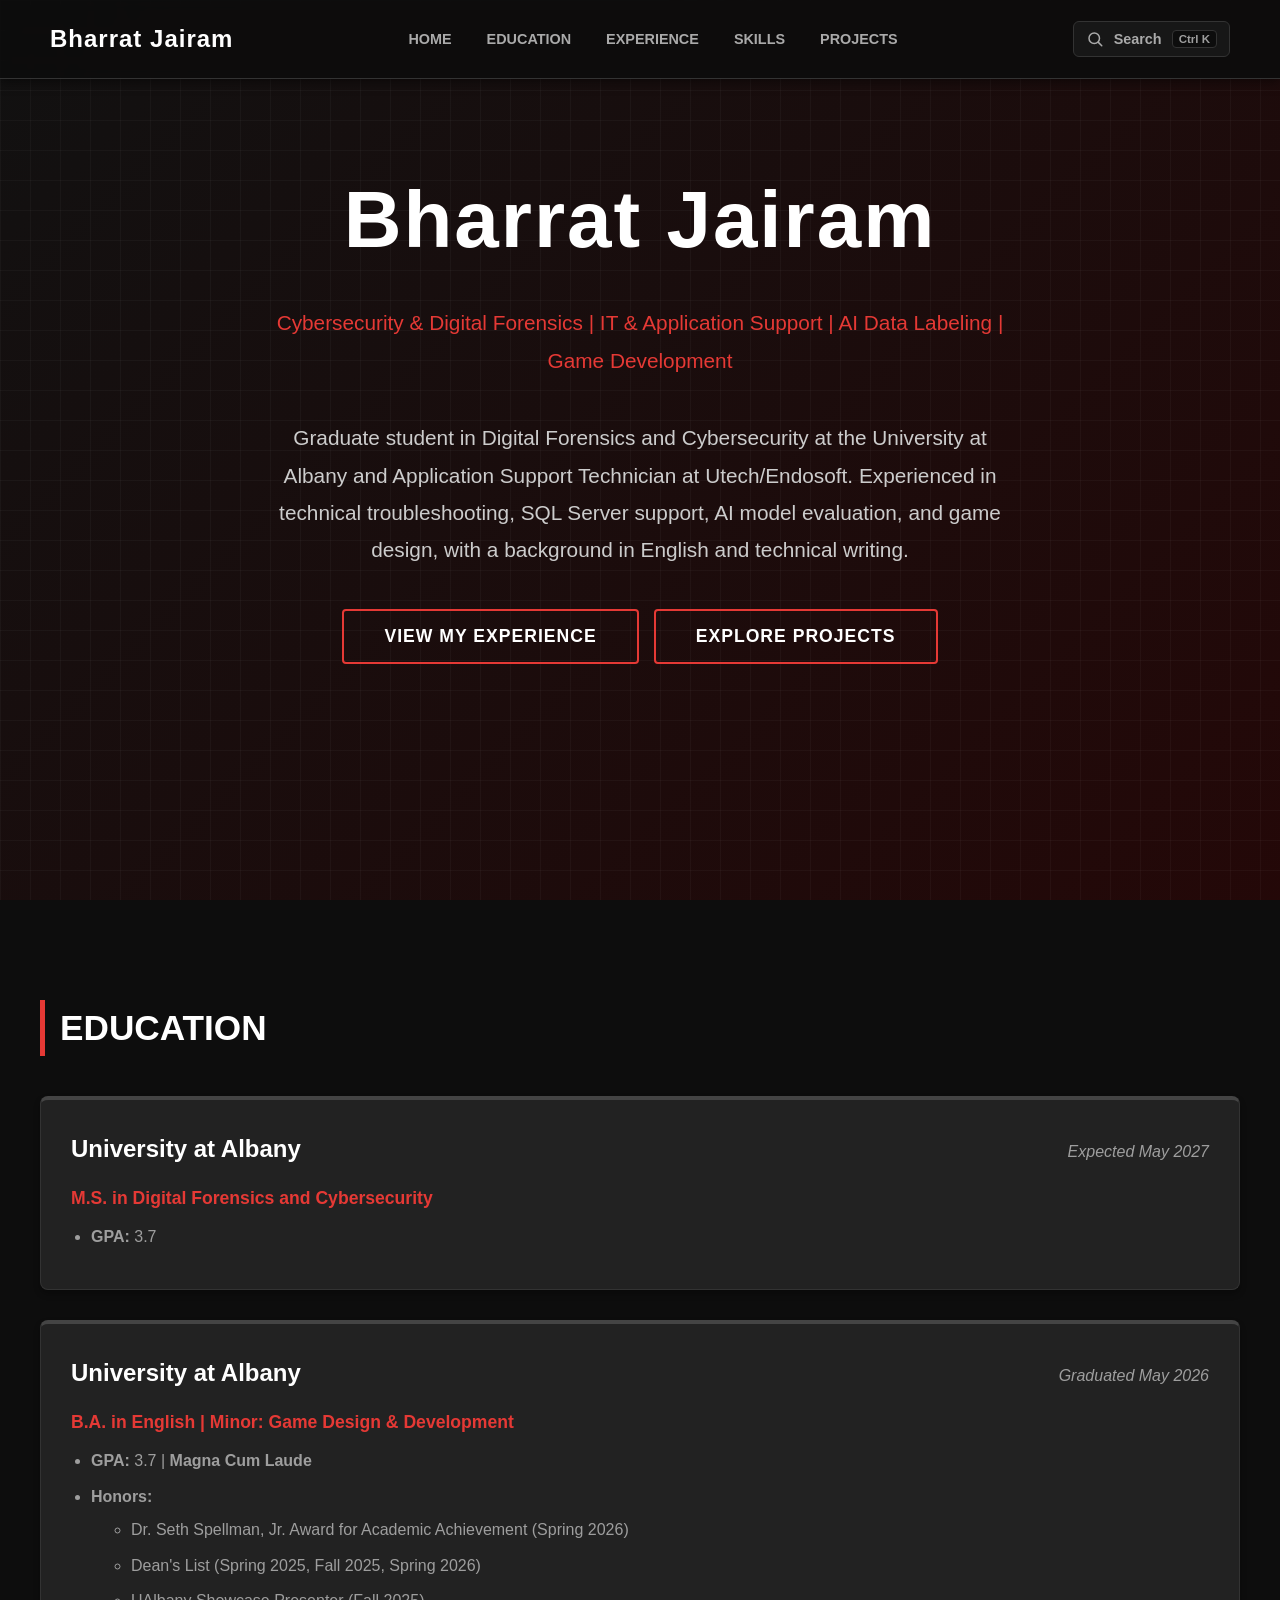
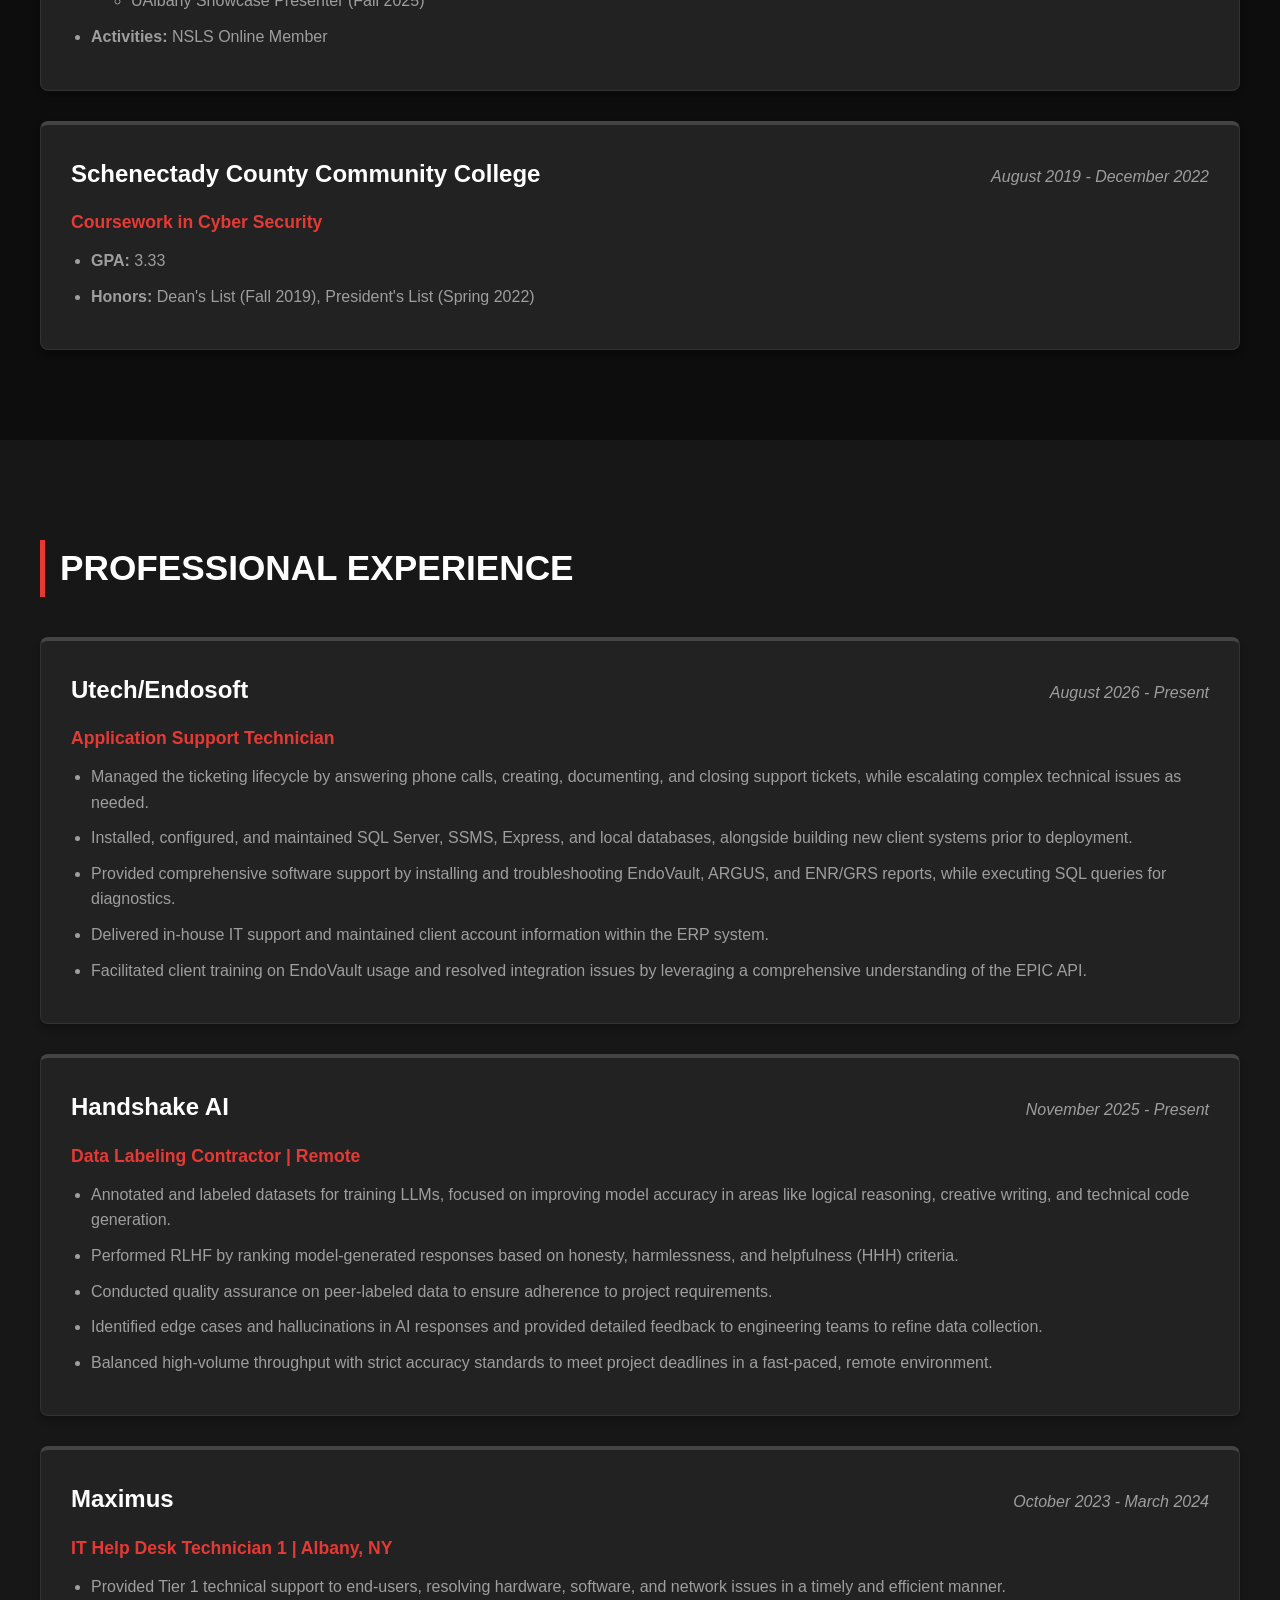
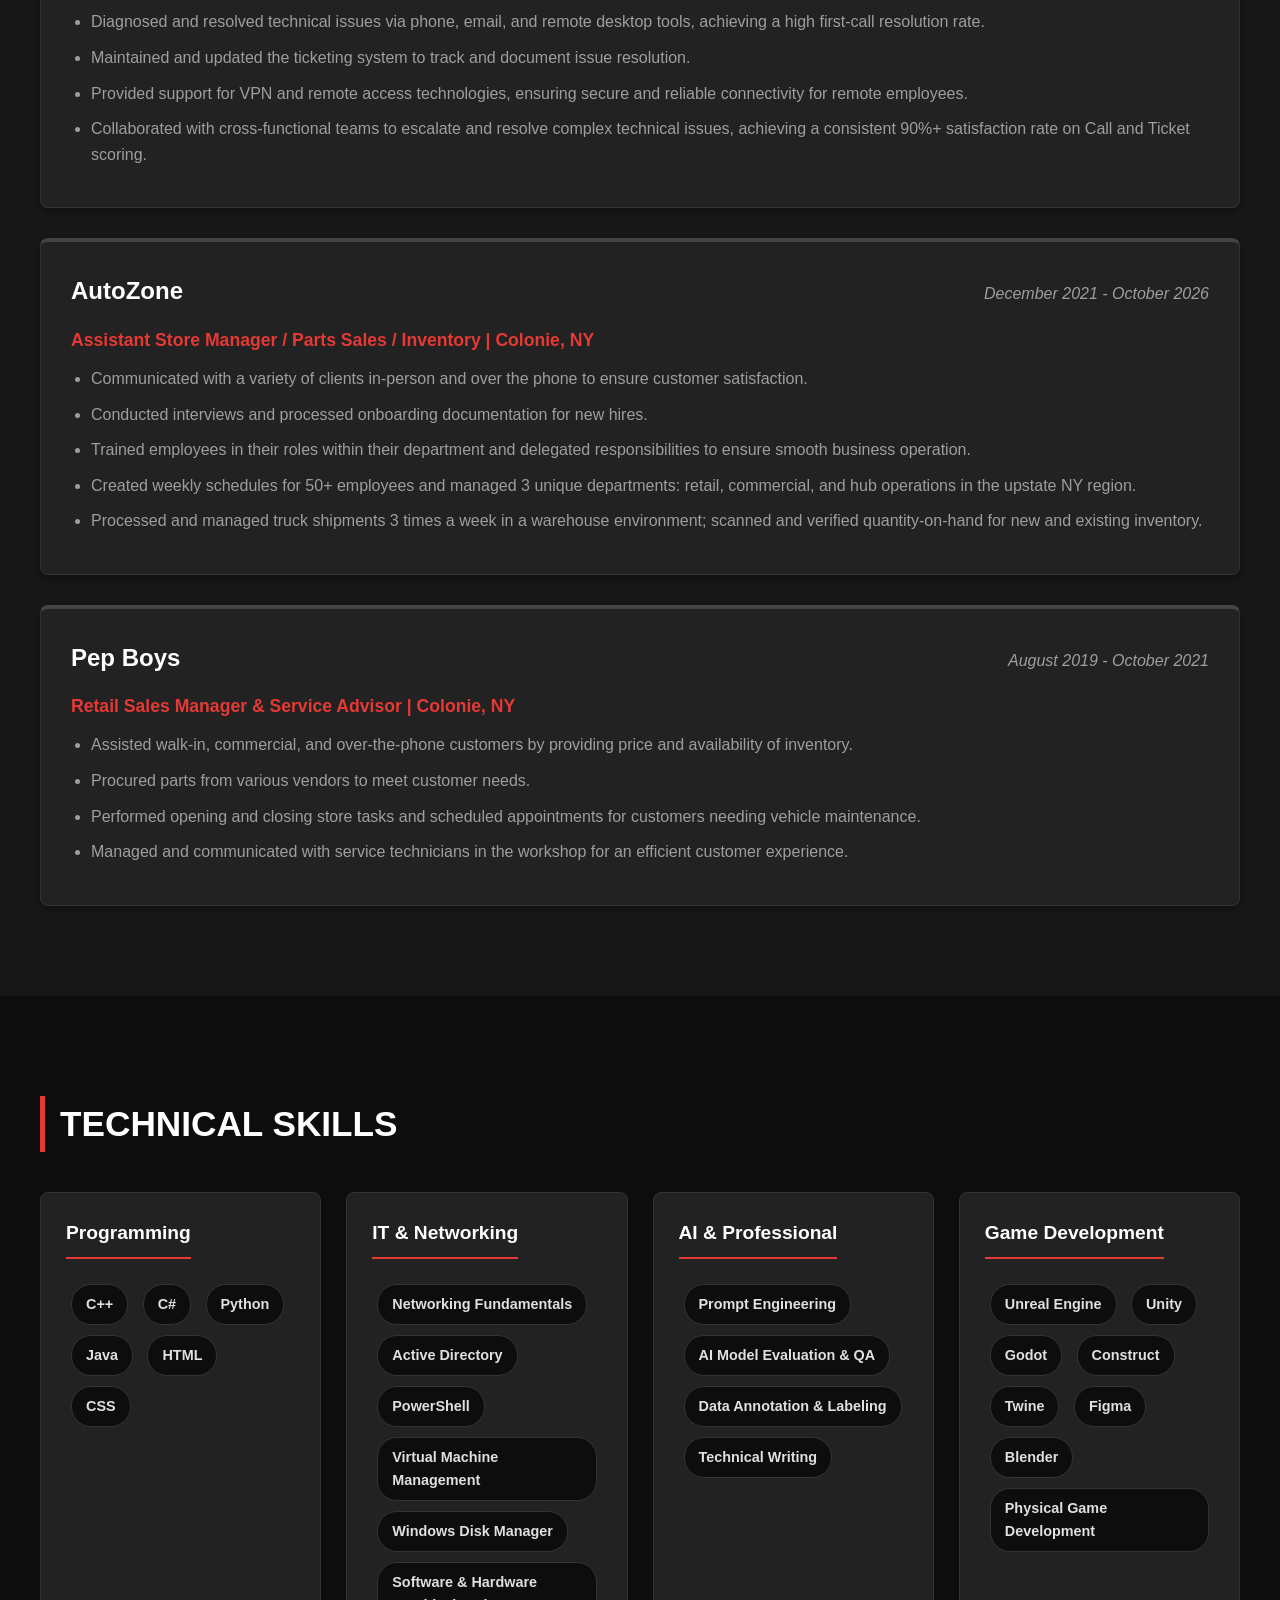
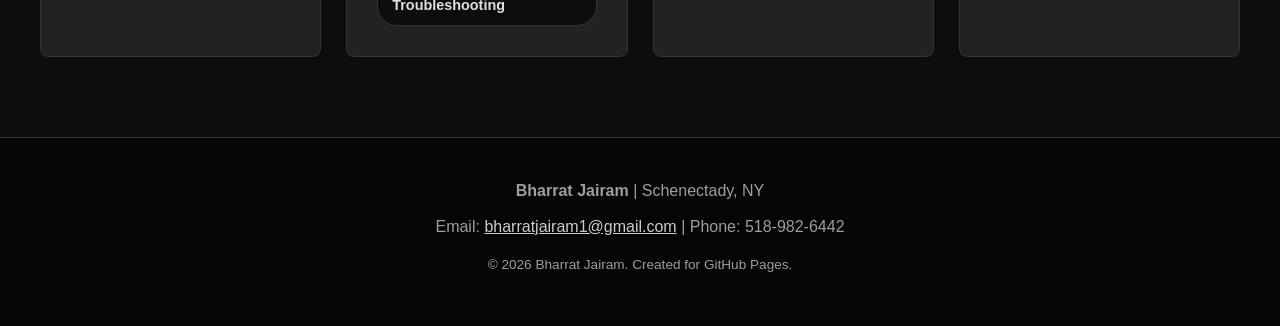
==== index.html @ 4b6d2cb0 "Update site to match resume, add site search, fix video and typos - Add Utech/Endosoft role; sync al" ====
<!DOCTYPE html>
<html lang="en">
<head>
    <meta charset="UTF-8">
    <meta name="viewport" content="width=device-width, initial-scale=1.0">
    <title>Bharrat Jairam | Cybersecurity & IT Portfolio</title>
    <meta name="description" content="Bharrat Jairam - M.S. Digital Forensics & Cybersecurity student at the University at Albany and Application Support Technician.">
    <link rel="stylesheet" href="styles.css">
</head>
<body>

    <nav>
        <div class="logo">Bharrat Jairam</div>
        <ul>
            <li><a href="#home">Home</a></li>
            <li><a href="#education">Education</a></li>
            <li><a href="#experience">Experience</a></li>
            <li><a href="#skills">Skills</a></li>
            <li><a href="projects.html">Projects</a></li>
        </ul>
        <button class="search-trigger" type="button" aria-label="Search the site" title="Search (Ctrl+K)">
            <svg viewBox="0 0 24 24" width="18" height="18" aria-hidden="true"><circle cx="11" cy="11" r="7" fill="none" stroke="currentColor" stroke-width="2"/><line x1="16.5" y1="16.5" x2="21" y2="21" stroke="currentColor" stroke-width="2" stroke-linecap="round"/></svg>
            <span>Search</span>
            <kbd>Ctrl K</kbd>
        </button>
    </nav>

    <section id="home" class="bg">
        <h1>Bharrat Jairam</h1>
        <p class="label">Cybersecurity & Digital Forensics | IT & Application Support | AI Data Labeling | Game Development</p>
        <p>Graduate student in Digital Forensics and Cybersecurity at the University at Albany and Application Support Technician at Utech/Endosoft. Experienced in technical troubleshooting, SQL Server support, AI model evaluation, and game design, with a background in English and technical writing.</p>
        <div class="home-buttons">
            <a href="#experience"><button class="btn-home">View My Experience</button></a>
            <a href="projects.html"><button class="btn-home">Explore Projects</button></a>
        </div>
    </section>

    <section id="education">
        <div class="section-content">
            <h2 class="section-title">Education</h2>

            <div class="timeline-item">
                <div class="item-header">
                    <div class="item-title">University at Albany</div>
                    <div class="item-date">Expected May 2027</div>
                </div>
                <div class="item-subtitle">M.S. in Digital Forensics and Cybersecurity</div>
                <ul>
                    <li><strong>GPA:</strong> 3.7</li>
                </ul>
            </div>

            <div class="timeline-item">
                <div class="item-header">
                    <div class="item-title">University at Albany</div>
                    <div class="item-date">Graduated May 2026</div>
                </div>
                <div class="item-subtitle">B.A. in English | Minor: Game Design & Development</div>
                <ul>
                    <li><strong>GPA:</strong> 3.7 | <strong>Magna Cum Laude</strong></li>
                    <li><strong>Honors:</strong>
                        <ul class="sub-list">
                            <li>Dr. Seth Spellman, Jr. Award for Academic Achievement (Spring 2026)</li>
                            <li>Dean's List (Spring 2025, Fall 2025, Spring 2026)</li>
                            <li>UAlbany Showcase Presenter (Fall 2025)</li>
                        </ul>
                    </li>
                    <li><strong>Activities:</strong> NSLS Online Member</li>
                </ul>
            </div>

            <div class="timeline-item">
                <div class="item-header">
                    <div class="item-title">Schenectady County Community College</div>
                    <div class="item-date">August 2019 - December 2022</div>
                </div>
                <div class="item-subtitle">Coursework in Cyber Security</div>
                <ul>
                    <li><strong>GPA:</strong> 3.33</li>
                    <li><strong>Honors:</strong> Dean's List (Fall 2019), President's List (Spring 2022)</li>
                </ul>
            </div>
        </div>
    </section>

    <section id="experience">
        <div class="section-content">
            <h2 class="section-title">Professional Experience</h2>

            <div class="timeline-item">
                <div class="item-header">
                    <div class="item-title">Utech/Endosoft</div>
                    <div class="item-date">August 2026 - Present</div>
                </div>
                <div class="item-subtitle">Application Support Technician</div>
                <ul>
                    <li>Managed the ticketing lifecycle by answering phone calls, creating, documenting, and closing support tickets, while escalating complex technical issues as needed.</li>
                    <li>Installed, configured, and maintained SQL Server, SSMS, Express, and local databases, alongside building new client systems prior to deployment.</li>
                    <li>Provided comprehensive software support by installing and troubleshooting EndoVault, ARGUS, and ENR/GRS reports, while executing SQL queries for diagnostics.</li>
                    <li>Delivered in-house IT support and maintained client account information within the ERP system.</li>
                    <li>Facilitated client training on EndoVault usage and resolved integration issues by leveraging a comprehensive understanding of the EPIC API.</li>
                </ul>
            </div>

            <div class="timeline-item">
                <div class="item-header">
                    <div class="item-title">Handshake AI</div>
                    <div class="item-date">November 2025 - Present</div>
                </div>
                <div class="item-subtitle">Data Labeling Contractor | Remote</div>
                <ul>
                    <li>Annotated and labeled datasets for training LLMs, focused on improving model accuracy in areas like logical reasoning, creative writing, and technical code generation.</li>
                    <li>Performed RLHF by ranking model-generated responses based on honesty, harmlessness, and helpfulness (HHH) criteria.</li>
                    <li>Conducted quality assurance on peer-labeled data to ensure adherence to project requirements.</li>
                    <li>Identified edge cases and hallucinations in AI responses and provided detailed feedback to engineering teams to refine data collection.</li>
                    <li>Balanced high-volume throughput with strict accuracy standards to meet project deadlines in a fast-paced, remote environment.</li>
                </ul>
            </div>

            <div class="timeline-item">
                <div class="item-header">
                    <div class="item-title">Maximus</div>
                    <div class="item-date">October 2023 - March 2024</div>
                </div>
                <div class="item-subtitle">IT Help Desk Technician 1 | Albany, NY</div>
                <ul>
                    <li>Provided Tier 1 technical support to end-users, resolving hardware, software, and network issues in a timely and efficient manner.</li>
                    <li>Diagnosed and resolved technical issues via phone, email, and remote desktop tools, achieving a high first-call resolution rate.</li>
                    <li>Maintained and updated the ticketing system to track and document issue resolution.</li>
                    <li>Provided support for VPN and remote access technologies, ensuring secure and reliable connectivity for remote employees.</li>
                    <li>Collaborated with cross-functional teams to escalate and resolve complex technical issues, achieving a consistent 90%+ satisfaction rate on Call and Ticket scoring.</li>
                </ul>
            </div>

            <div class="timeline-item">
                <div class="item-header">
                    <div class="item-title">AutoZone</div>
                    <div class="item-date">December 2021 - October 2026</div>
                </div>
                <div class="item-subtitle">Assistant Store Manager / Parts Sales / Inventory | Colonie, NY</div>
                <ul>
                    <li>Communicated with a variety of clients in-person and over the phone to ensure customer satisfaction.</li>
                    <li>Conducted interviews and processed onboarding documentation for new hires.</li>
                    <li>Trained employees in their roles within their department and delegated responsibilities to ensure smooth business operation.</li>
                    <li>Created weekly schedules for 50+ employees and managed 3 unique departments: retail, commercial, and hub operations in the upstate NY region.</li>
                    <li>Processed and managed truck shipments 3 times a week in a warehouse environment; scanned and verified quantity-on-hand for new and existing inventory.</li>
                </ul>
            </div>

            <div class="timeline-item">
                <div class="item-header">
                    <div class="item-title">Pep Boys</div>
                    <div class="item-date">August 2019 - October 2021</div>
                </div>
                <div class="item-subtitle">Retail Sales Manager & Service Advisor | Colonie, NY</div>
                <ul>
                    <li>Assisted walk-in, commercial, and over-the-phone customers by providing price and availability of inventory.</li>
                    <li>Procured parts from various vendors to meet customer needs.</li>
                    <li>Performed opening and closing store tasks and scheduled appointments for customers needing vehicle maintenance.</li>
                    <li>Managed and communicated with service technicians in the workshop for an efficient customer experience.</li>
                </ul>
            </div>
        </div>
    </section>

    <section id="skills">
        <div class="section-content">
            <h2 class="section-title">Technical Skills</h2>

            <div class="skills-container">
                <div class="skill-box">
                    <h3>Programming</h3>
                    <div>
                        <span class="badge">C++</span>
                        <span class="badge">C#</span>
                        <span class="badge">Python</span>
                        <span class="badge">Java</span>
                        <span class="badge">HTML</span>
                        <span class="badge">CSS</span>
                    </div>
                </div>

                <div class="skill-box">
                    <h3>IT & Networking</h3>
                    <div>
                        <span class="badge">Networking Fundamentals</span>
                        <span class="badge">Active Directory</span>
                        <span class="badge">PowerShell</span>
                        <span class="badge">Virtual Machine Management</span>
                        <span class="badge">Windows Disk Manager</span>
                        <span class="badge">Software & Hardware Troubleshooting</span>
                    </div>
                </div>

                <div class="skill-box">
                    <h3>AI & Professional</h3>
                    <div>
                        <span class="badge">Prompt Engineering</span>
                        <span class="badge">AI Model Evaluation & QA</span>
                        <span class="badge">Data Annotation & Labeling</span>
                        <span class="badge">Technical Writing</span>
                    </div>
                </div>

                <div class="skill-box">
                    <h3>Game Development</h3>
                    <div>
                        <span class="badge">Unreal Engine</span>
                        <span class="badge">Unity</span>
                        <span class="badge">Godot</span>
                        <span class="badge">Construct</span>
                        <span class="badge">Twine</span>
                        <span class="badge">Figma</span>
                        <span class="badge">Blender</span>
                        <span class="badge">Physical Game Development</span>
                    </div>
                </div>
            </div>
        </div>
    </section>

    <footer>
        <p><strong>Bharrat Jairam</strong> | Schenectady, NY</p>
        <p>Email: <a href="mailto:bharratjairam1@gmail.com">bharratjairam1@gmail.com</a> | Phone: 518-982-6442</p>
        <p style="margin-top: 15px; font-size: 0.85rem;">&copy; 2026 Bharrat Jairam. Created for GitHub Pages.</p>
    </footer>

    <script src="search.js"></script>
</body>
</html>
---- styles.css ----
/* CSS Variables for Dark Mode with Targeted Red Accents */
:root {
    --primary-bg: #0d0d0d;
    --secondary-bg: #171717;
    --text-main: #e0e0e0;
    --text-muted: #9e9e9e;
    --accent-dark: #222222;
    --accent-red: #e53935;
    --border-color: #333333;
}

/* Global Styles */
* {
    box-sizing: border-box;
    margin: 0;
    padding: 0;
    font-family: 'Segoe UI', Roboto, Helvetica, Arial, sans-serif;
}

/* Enables smooth scrolling for anchor links */
html {
    scroll-behavior: smooth;
    /* This is critical: it prevents your fixed nav bar from covering the <h2> titles when it scrolls down */
    scroll-padding-top: 90px; 
}

body {
    background-color: var(--primary-bg);
    color: var(--text-main);
    line-height: 1.6;
}

a {
    text-decoration: none;
    transition: color 0.3s ease;
}

/* Navigation Bar (Neutral/No Red) */
nav {
    background-color: rgba(13, 13, 13, 0.95);
    box-shadow: 0 2px 10px rgba(0,0,0,0.5);
    position: fixed;
    width: 100%;
    top: 0;
    z-index: 1000;
    display: flex;
    justify-content: space-between;
    align-items: center;
    padding: 20px 50px;
    backdrop-filter: blur(5px);
    border-bottom: 1px solid var(--border-color);
}

nav .logo {
    font-size: 1.5rem;
    font-weight: 700;
    color: #ffffff;
    letter-spacing: 1px;
}

nav ul {
    list-style: none;
    display: flex;
    gap: 35px;
}

nav ul li a {
    color: #aaaaaa;
    font-weight: 600;
    text-transform: uppercase;
    font-size: 0.9rem;
    padding-bottom: 5px;
}

nav ul li a:hover {
    color: #ffffff;
    border-bottom: 2px solid #ffffff;
}

/* Page Sections */
section {
    padding: 100px 20px 60px;
    margin: 0 auto;
}

section:nth-child(even) {
    background-color: var(--secondary-bg);
    max-width: 100%;
}

.section-content {
    max-width: 1200px;
    margin: 0 auto;
}

/* Section Titles (Keeps Red Accents) */
h2.section-title {
    font-size: 2.2rem;
    color: #ffffff;
    margin-bottom: 40px;
    text-transform: uppercase;
    border-left: 5px solid var(--accent-red);
    padding-left: 15px;
}

/* Home/Hero Section (Animated Background & Red Accents) */
#home {
    height: 100vh;
    display: flex;
    flex-direction: column;
    justify-content: center;
    align-items: center;
    text-align: center;
    padding-top: 0;
    gap: 2.5rem; 
}
.bg{
    /* Sleek animated gradient background with a subtle grid overlay */
    background: 
        linear-gradient(rgba(255, 255, 255, 0.03) 1px, transparent 1px),
        linear-gradient(90deg, rgba(255, 255, 255, 0.03) 1px, transparent 1px),
        linear-gradient(-45deg, #0a0a0a, #1a1a1a, #2a0505, #111111);
    background-size: 30px 30px, 30px 30px, 400% 400%;
    animation: gradientBG 15s ease infinite;
}

/* Keyframes for the moving gradient */
@keyframes gradientBG {
    0% { background-position: 0% 0%, 0% 0%, 0% 50%; }
    50% { background-position: 0% 0%, 0% 0%, 100% 50%; }
    100% { background-position: 0% 0%, 0% 0%, 0% 50%; }
}

#home h1 {
    font-size: 5rem;
    color: #ffffff;
    line-height: 1.1;
    letter-spacing: 2px;
}

.accent-red-text {
    color: var(--accent-red);
}

#home p {
    font-size: 1.3rem;
    color: #cccccc;
    max-width: 750px;
    line-height: 1.8;
}

#home .label {
    font-size: 1.3rem;
    color: var(--accent-red);
    max-width: 750px;
    line-height: 1.8;
}

.btn-home {
    background-color: transparent;
    color: #ffffff;
    padding: 15px 40px;
    border: 2px solid var(--accent-red);
    border-radius: 4px;
    font-weight: bold;
    font-size: 1.1rem;
    cursor: pointer;
    transition: all 0.3s ease;
    text-transform: uppercase;
    letter-spacing: 1px;
}

.btn-home:hover {
    background-color: var(--accent-red);
    color: #ffffff;
    box-shadow: 0 0 15px rgba(229, 57, 53, 0.4);
}

/* --- Experience & Education Cards --- */
.timeline-item {
    background: var(--accent-dark);
    border: 1px solid var(--border-color);
    border-top: 4px solid #444;
    border-radius: 8px;
    padding: 30px;
    margin-bottom: 30px;
    box-shadow: 0 4px 6px rgba(0,0,0,0.3);
    transition: transform 0.2s ease, box-shadow 0.2s ease, border-color 0.2s;
}

.timeline-item:hover {
    transform: translateY(-5px);
    box-shadow: 0 8px 20px rgba(0,0,0,0.5);
    border-top: 4px solid var(--accent-red);
}

.item-header {
    display: flex;
    justify-content: space-between;
    align-items: baseline;
    margin-bottom: 15px;
    flex-wrap: wrap;
}

.item-title {
    font-size: 1.5rem;
    font-weight: bold;
    color: #ffffff;
}

.item-subtitle {
    font-weight: 600;
    color: var(--accent-red);
    margin-bottom: 12px;
    font-size: 1.1rem;
}

.item-date {
    color: var(--text-muted);
    font-style: italic;
    font-size: 1rem;
}

.timeline-item ul {
    padding-left: 20px;
    color: var(--text-muted);
}

.timeline-item ul li {
    margin-bottom: 10px;
}

/* --- Skills Grid --- */
.skills-container {
    display: grid;
    grid-template-columns: repeat(auto-fit, minmax(220px, 1fr));
    gap: 25px;
}

.skill-box {
    background: var(--accent-dark);
    border: 1px solid var(--border-color);
    padding: 25px;
    border-radius: 8px;
    transition: border-color 0.3s;
}

.skill-box:hover {
    border-color: var(--accent-red);
}

.skill-box h3 {
    color: #ffffff;
    margin-bottom: 20px;
    font-size: 1.2rem;
    border-bottom: 2px solid var(--accent-red);
    padding-bottom: 8px;
    display: inline-block;
}

.badge {
    display: inline-block;
    background-color: var(--primary-bg);
    color: #e0e0e0;
    border: 1px solid var(--border-color);
    padding: 8px 14px;
    margin: 5px;
    border-radius: 20px;
    font-size: 0.9rem;
    font-weight: 600;
    transition: all 0.2s;
}

.badge:hover {
    background-color: var(--accent-red);
    border-color: var(--accent-red);
    color: #ffffff;
}

/* --- Projects Page Specific Styles --- */

/* Page Header */
.page-header {
    padding: 150px 20px 60px;
    text-align: center;
    background-color: var(--secondary-bg);
    border-bottom: 1px solid var(--border-color);
}

.page-header h1 {
    font-size: 3.5rem;
    color: #ffffff;
    letter-spacing: 2px;
    margin-bottom: 15px;
}

.page-header p {
    font-size: 1.2rem;
    color: var(--text-muted);
    max-width: 600px;
    margin: 0 auto;
}

/* Project Grid & Cards */
.project-grid {
    display: grid;
    grid-template-columns: repeat(auto-fill, minmax(320px, 1fr));
    gap: 30px;
    max-width: 1200px;
    margin: 0 auto;
}

.project-card {
    background: var(--accent-dark);
    border: 1px solid var(--border-color);
    border-top: 4px solid var(--accent-red);
    border-radius: 8px;
    padding: 25px;
    display: flex;
    flex-direction: column;
    transition: transform 0.2s ease, box-shadow 0.2s ease;
}

.project-card:hover {
    transform: translateY(-5px);
    box-shadow: 0 8px 20px rgba(0,0,0,0.5);
    border-color: #372f2f;
    border-top: 4px solid var(--accent-red);
}

.project-card.has-image {
    padding: 0; /* Removes padding so the image touches the edges */
    overflow: hidden; /* Keeps the image inside the rounded corners */
}

/* 1. The universal wrapper for all project images */
.blur-wrapper {
    position: relative;
    width: 100%;
    height: 200px;
    background-size: 150%; /* This creates the zoomed-in effect */
    background-position: center;
    border-bottom: 1px solid var(--border-color);
    overflow: hidden;
}

/* 2. The glass overlay that blurs the background */
.blur-wrapper::before {
    content: '';
    position: absolute;
    inset: 0; 
    backdrop-filter: blur(15px);
    -webkit-backdrop-filter: blur(15px); 
    background-color: rgba(0, 0, 0, 0.4); 
    z-index: 1;
}

/* 3. The crisp image sitting on top */
.project-image {
    position: relative;
    z-index: 2; /* Forces the crisp image to sit on top of the blur */
    width: 100%;
    height: 100%;
    object-fit: contain; /* Ensures the whole image fits without cropping */
    background-color: transparent; 
}

.project-content {
    padding: 25px;
    display: flex;
    flex-direction: column;
    flex-grow: 1; /* Pushes your tech tags and button neatly to the bottom of the card */
}

.project-title {
    font-size: 1.4rem;
    font-weight: bold;
    color: #ffffff;
    margin-bottom: 10px;
}

.project-desc {
    color: var(--text-muted);
    font-size: 0.95rem;
    margin-bottom: 20px;
    flex-grow: 1; /* Pushes the button and tags to the bottom */
}

.tech-stack {
    display: flex;
    flex-wrap: wrap;
    gap: 8px;
    margin-bottom: 20px;
}

.tech-tag {
    background-color: var(--primary-bg);
    color: #cccccc;
    border: 1px solid var(--border-color);
    padding: 4px 10px;
    border-radius: 4px;
    font-size: 0.8rem;
    font-weight: 600;
}

.btn-project {
    display: inline-block;
    background-color: transparent;
    color: #ffffff;
    text-align: center;
    padding: 10px 15px;
    border: 1px solid var(--accent-red);
    border-radius: 4px;
    font-weight: bold;
    font-size: 0.9rem;
    cursor: pointer;
    transition: all 0.3s ease;
    text-transform: uppercase;
}

.btn-project:hover {
    background-color: var(--accent-red);
    color: #ffffff;
}

/* Disabled Project Button */
.btn-disabled {
    display: inline-block;
    background-color: transparent;
    color: var(--text-muted); /* Changes text to a faded gray */
    text-align: center;
    padding: 10px 15px;
    border: 1px solid var(--border-color); /* Changes border to gray */
    border-radius: 4px;
    font-weight: bold;
    font-size: 0.9rem;
    cursor: not-allowed; /* Shows the universal "stop/disabled" mouse cursor */
    text-transform: uppercase;
    opacity: 0.6; /* Fades the entire button slightly */
    user-select: none; /* Prevents the text from being highlighted */
}

/* Ensures absolutely nothing happens if they try to hover over it */
.btn-disabled:hover {
    background-color: transparent;
    color: var(--text-muted);
}

/* Footer */
footer {
    background-color: #050505;
    color: var(--text-muted);
    text-align: center;
    padding: 40px 20px;
    margin-top: 20px;
    border-top: 1px solid var(--border-color);
}

footer p {
    margin-bottom: 10px;
}

footer a {
    color: #cccccc;
    text-decoration: underline;
}

footer a:hover {
    color: #ffffff;
}

/* --- Modal Overlay --- */
.modal {
    display: none; /* Hidden by default */
    position: fixed;
    z-index: 2000; /* Sits on top of your navigation bar */
    left: 0;
    top: 0;
    width: 100%;
    height: 100%;
    background-color: rgba(0, 0, 0, 0.85); 
    backdrop-filter: blur(5px);
}

/* --- Modal Box --- */
.modal-content {
    position: absolute;
    top: 50%;
    left: 50%;
    transform: translate(-50%, -50%);
    width: 90%;
    max-width: 800px;
    background: var(--accent-dark);
    padding: 20px;
    border-radius: 8px;
    border: 1px solid var(--accent-red);
    box-shadow: 0 10px 30px rgba(0,0,0,0.8);
}

/* --- Close Button --- */
.close-btn {
    color: var(--text-muted);
    float: right;
    font-size: 28px;
    font-weight: bold;
    cursor: pointer;
    line-height: 1;
    margin-bottom: 10px;
    transition: color 0.2s;
}

.close-btn:hover {
    color: var(--accent-red);
}

/* --- Responsive 16:9 Video Container --- */
.video-container {
    position: relative;
    padding-bottom: 56.25%; /* Enforces 16:9 aspect ratio */
    height: 0;
    overflow: hidden;
    border-radius: 4px;
    clear: both;
}

.video-container iframe,
.video-container video {
    position: absolute;
    top: 0;
    left: 0;
    width: 100%;
    height: 100%;
    background: #000;
}

/* --- In-Page Navigation Buttons --- */
.page-nav-buttons {
    display: flex;
    justify-content: center;
    gap: 15px;
    margin-top: 35px;
    flex-wrap: wrap; /* Ensures buttons wrap nicely on mobile screens */
}

.btn-nav {
    display: inline-block;
    background-color: transparent;
    color: #ffffff;
    padding: 10px 25px;
    border: 1px solid var(--border-color);
    border-radius: 30px; /* Pill shape for navigation */
    font-size: 0.9rem;
    font-weight: 600;
    text-transform: uppercase;
    letter-spacing: 1px;
    transition: all 0.3s ease;
}

.btn-nav:hover {
    border-color: var(--accent-red);
    color: var(--accent-red);
    background-color: rgba(229, 57, 53, 0.05); /* Adds a very faint red tint on hover */
}
/* --- Home buttons & nested lists --- */
.home-buttons {
    display: flex;
    gap: 15px;
    flex-wrap: wrap;
    justify-content: center;
}

.sub-list {
    list-style-type: circle;
    margin-top: 8px;
    margin-left: 20px;
}

/* --- Search Button (in the nav bar) --- */
.search-trigger {
    display: inline-flex;
    align-items: center;
    gap: 10px;
    background: var(--secondary-bg);
    color: #aaaaaa;
    border: 1px solid var(--border-color);
    border-radius: 6px;
    padding: 8px 12px;
    font-size: 0.9rem;
    font-weight: 600;
    cursor: pointer;
    transition: border-color 0.2s, color 0.2s;
}

.search-trigger:hover,
.search-trigger:focus-visible {
    color: #ffffff;
    border-color: var(--accent-red);
    outline: none;
}

kbd {
    font-family: inherit;
    font-size: 0.72rem;
    color: var(--text-muted);
    background: var(--primary-bg);
    border: 1px solid var(--border-color);
    border-radius: 4px;
    padding: 2px 6px;
}

/* --- Search Overlay --- */
.search-overlay {
    display: none;
    position: fixed;
    inset: 0;
    z-index: 3000;
    background: rgba(0, 0, 0, 0.75);
    backdrop-filter: blur(4px);
    padding: 12vh 16px 16px;
}

.search-overlay.open {
    display: block;
    animation: searchFade 0.15s ease;
}

body.search-open {
    overflow: hidden;
}

@keyframes searchFade {
    from { opacity: 0; }
    to { opacity: 1; }
}

.search-panel {
    max-width: 640px;
    margin: 0 auto;
    background: var(--accent-dark);
    border: 1px solid var(--border-color);
    border-top: 3px solid var(--accent-red);
    border-radius: 10px;
    box-shadow: 0 20px 50px rgba(0, 0, 0, 0.7);
    overflow: hidden;
    display: flex;
    flex-direction: column;
    max-height: 76vh;
}

.search-input-row {
    display: flex;
    align-items: center;
    gap: 12px;
    padding: 16px 18px;
    border-bottom: 1px solid var(--border-color);
    color: var(--text-muted);
}

.search-input {
    flex: 1;
    background: transparent;
    border: none;
    outline: none;
    color: #ffffff;
    font-size: 1.1rem;
}

.search-input::placeholder {
    color: #666666;
}

.search-input::-webkit-search-cancel-button {
    display: none;
}

.search-close {
    background: var(--primary-bg);
    color: var(--text-muted);
    border: 1px solid var(--border-color);
    border-radius: 4px;
    font-size: 0.75rem;
    padding: 3px 8px;
    cursor: pointer;
}

.search-close:hover {
    color: #ffffff;
}

.search-results {
    overflow-y: auto;
    padding: 8px;
}

.search-result {
    display: block;
    padding: 12px 14px;
    border-radius: 6px;
    border-left: 3px solid transparent;
    color: var(--text-main);
}

.search-result.active {
    background: var(--primary-bg);
    border-left-color: var(--accent-red);
}

.search-result-meta {
    font-size: 0.72rem;
    text-transform: uppercase;
    letter-spacing: 1px;
    color: var(--accent-red);
    margin-bottom: 2px;
}

.search-result-title {
    font-weight: 700;
    color: #ffffff;
}

.search-result-sub {
    font-weight: 400;
    color: var(--text-muted);
}

.search-result-snippet {
    font-size: 0.88rem;
    color: var(--text-muted);
    margin-top: 4px;
    line-height: 1.5;
}

.search-results mark {
    background: rgba(229, 57, 53, 0.25);
    color: #ffffff;
    border-radius: 2px;
    padding: 0 1px;
}

.search-hint {
    padding: 14px;
    color: var(--text-muted);
    font-size: 0.9rem;
}

.search-chips {
    display: flex;
    flex-wrap: wrap;
    gap: 8px;
    padding: 0 14px 14px;
}

.search-chip {
    background: var(--primary-bg);
    color: #e0e0e0;
    border: 1px solid var(--border-color);
    border-radius: 20px;
    padding: 6px 14px;
    font-size: 0.85rem;
    font-weight: 600;
    cursor: pointer;
    transition: all 0.2s;
}

.search-chip:hover {
    background: var(--accent-red);
    border-color: var(--accent-red);
    color: #ffffff;
}

.search-footer {
    display: flex;
    gap: 18px;
    padding: 10px 18px;
    border-top: 1px solid var(--border-color);
    font-size: 0.75rem;
    color: var(--text-muted);
}

.search-footer kbd {
    margin-right: 3px;
}

/* Highlight a card after jumping to it from search */
.search-flash {
    animation: searchFlash 2s ease;
}

@keyframes searchFlash {
    0%, 30% { box-shadow: 0 0 0 3px var(--accent-red), 0 0 30px rgba(229, 57, 53, 0.45); }
    100% { box-shadow: 0 4px 6px rgba(0, 0, 0, 0.3); }
}

/* --- Smaller screens --- */
@media (max-width: 900px) {
    nav {
        padding: 15px 20px;
        flex-wrap: wrap;
        gap: 10px;
    }

    nav ul {
        gap: 18px;
        order: 3;
        width: 100%;
        flex-wrap: wrap;
    }

    .search-trigger kbd,
    .search-trigger span {
        display: none;
    }

    html {
        scroll-padding-top: 130px;
    }

    #home {
        height: auto;
        min-height: 100vh;
        padding: 150px 20px 60px;
    }

    #home h1 {
        font-size: 3rem;
    }

    .search-footer {
        display: none;
    }
}
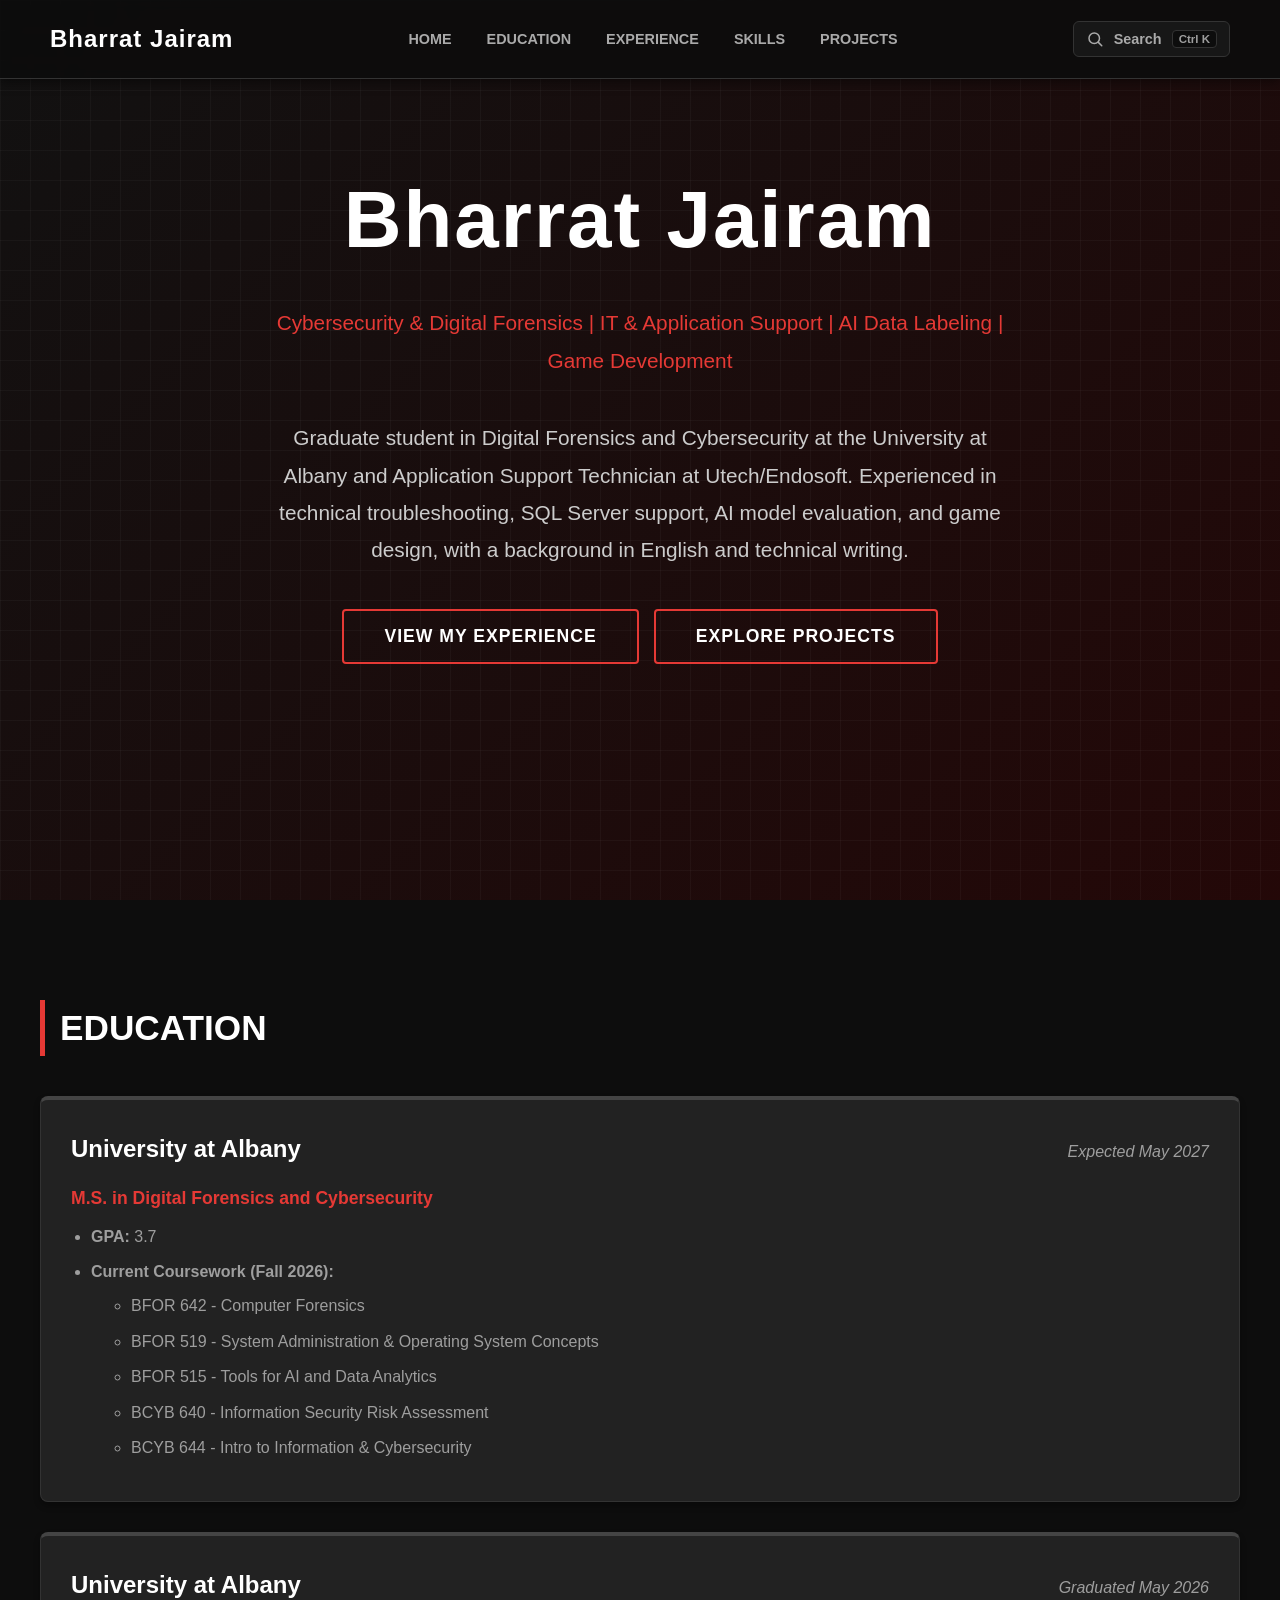
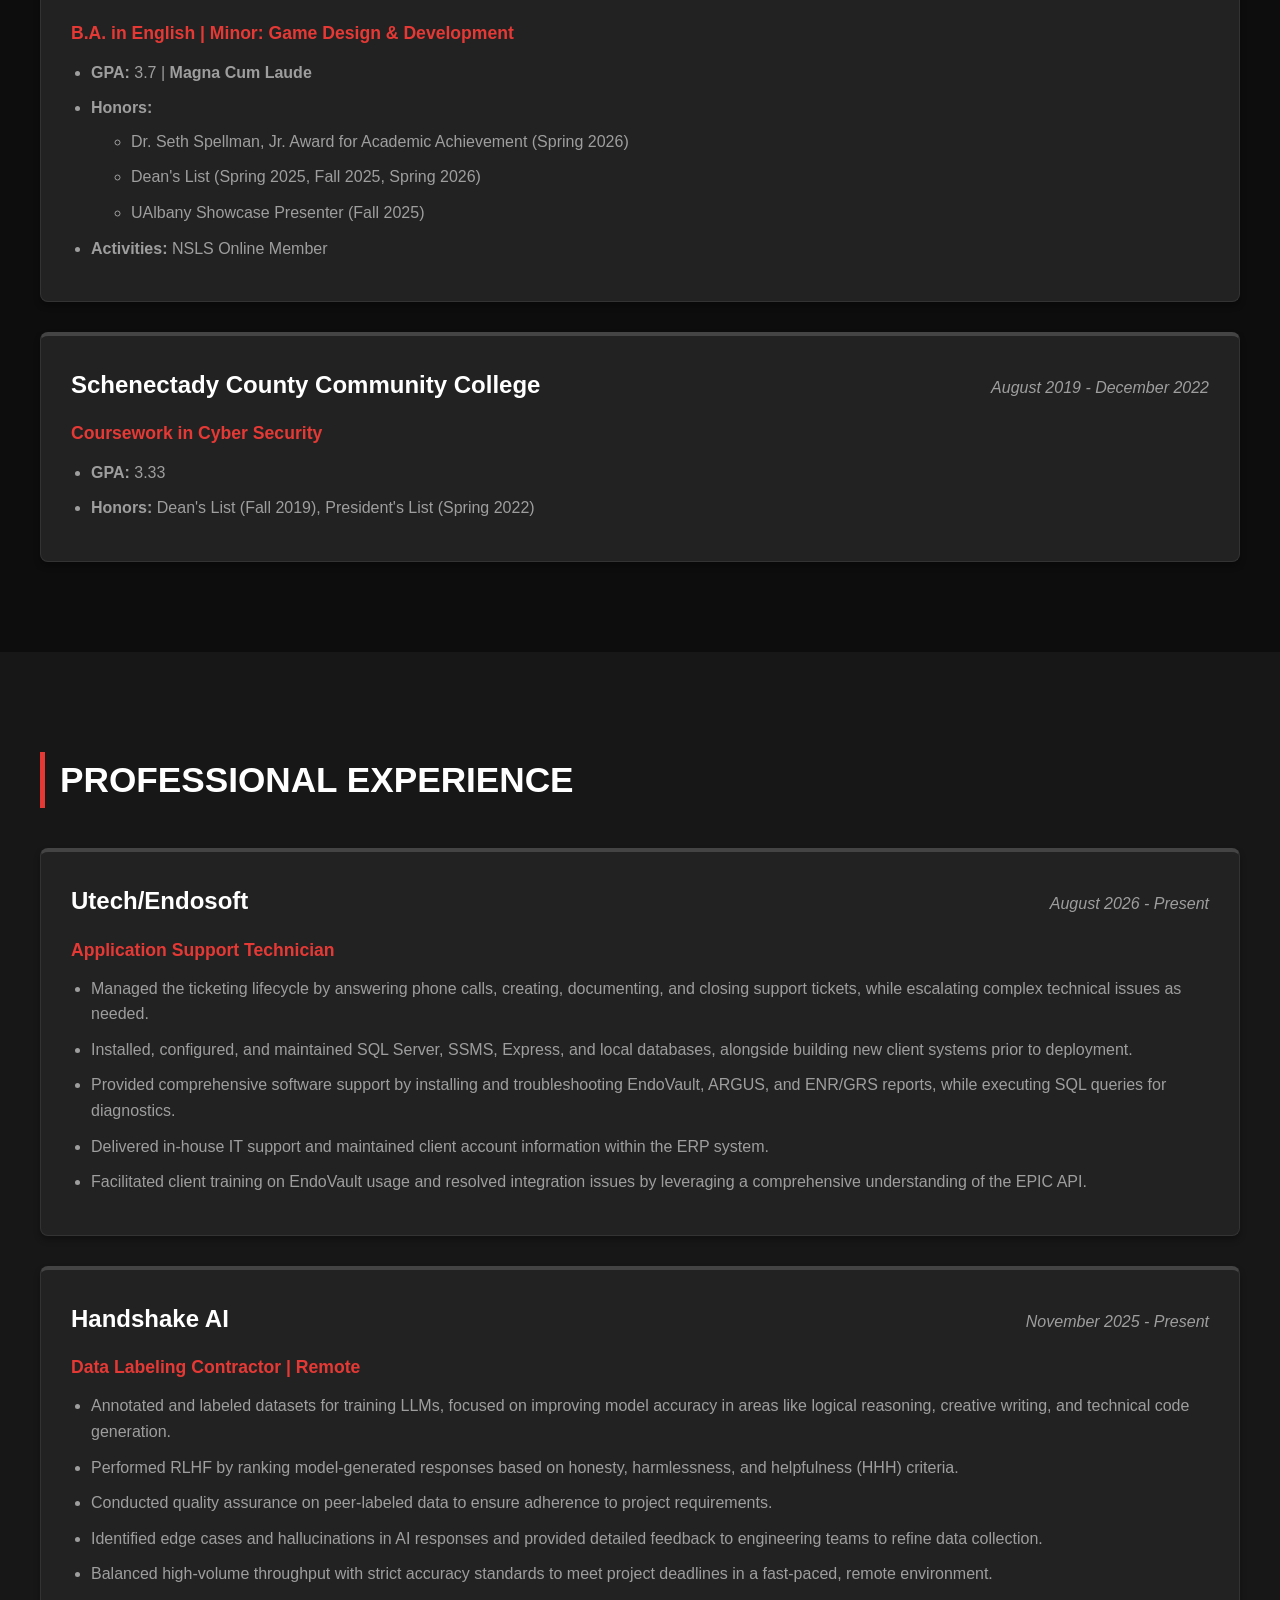
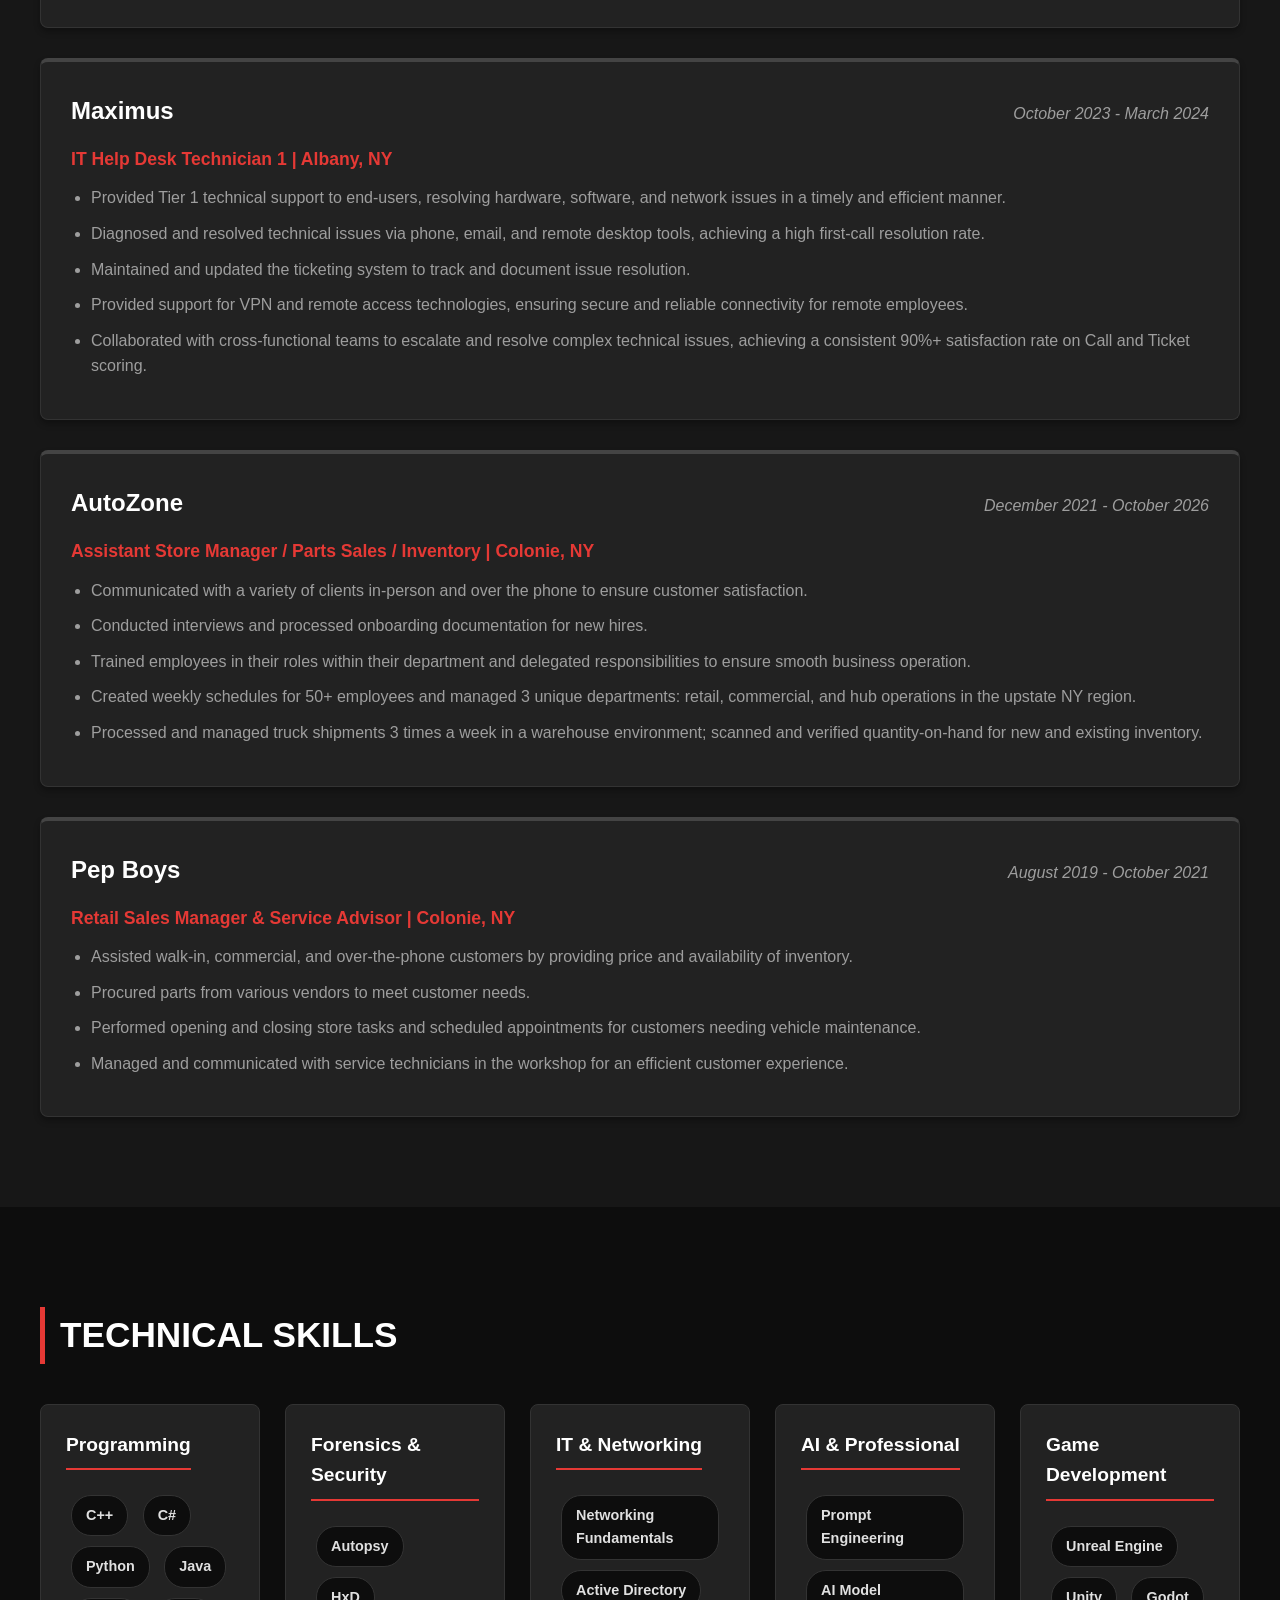
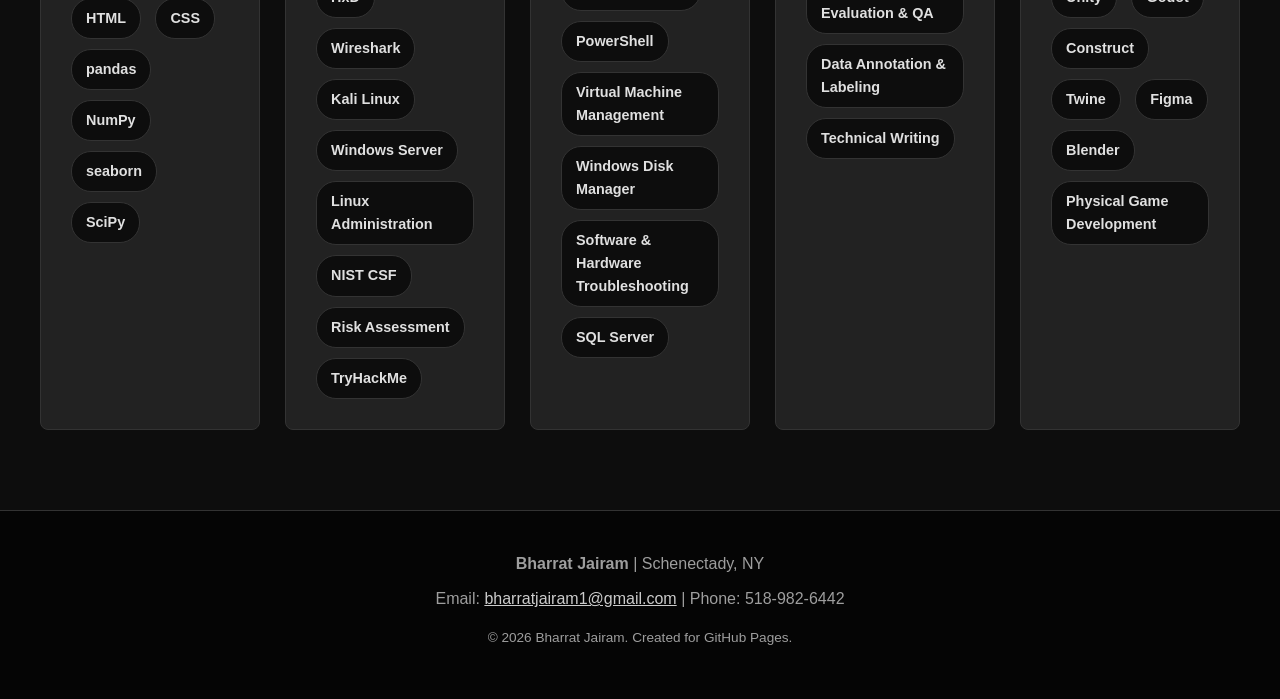
==== commit e87f93e1: "Add current coursework, forensics & security projects, and new skills - List Fall 2026 M.S. coursewo" ====
--- a/index.html
+++ b/index.html
@@ -47,6 +47,15 @@
                 <div class="item-subtitle">M.S. in Digital Forensics and Cybersecurity</div>
                 <ul>
                     <li><strong>GPA:</strong> 3.7</li>
+                    <li><strong>Current Coursework (Fall 2026):</strong>
+                        <ul class="sub-list">
+                            <li>BFOR 642 - Computer Forensics</li>
+                            <li>BFOR 519 - System Administration & Operating System Concepts</li>
+                            <li>BFOR 515 - Tools for AI and Data Analytics</li>
+                            <li>BCYB 640 - Information Security Risk Assessment</li>
+                            <li>BCYB 644 - Intro to Information & Cybersecurity</li>
+                        </ul>
+                    </li>
                 </ul>
             </div>
 
@@ -177,6 +186,25 @@
                         <span class="badge">Java</span>
                         <span class="badge">HTML</span>
                         <span class="badge">CSS</span>
+                        <span class="badge">pandas</span>
+                        <span class="badge">NumPy</span>
+                        <span class="badge">seaborn</span>
+                        <span class="badge">SciPy</span>
+                    </div>
+                </div>
+
+                <div class="skill-box">
+                    <h3>Forensics & Security</h3>
+                    <div>
+                        <span class="badge">Autopsy</span>
+                        <span class="badge">HxD</span>
+                        <span class="badge">Wireshark</span>
+                        <span class="badge">Kali Linux</span>
+                        <span class="badge">Windows Server</span>
+                        <span class="badge">Linux Administration</span>
+                        <span class="badge">NIST CSF</span>
+                        <span class="badge">Risk Assessment</span>
+                        <span class="badge">TryHackMe</span>
                     </div>
                 </div>
 
@@ -189,6 +217,7 @@
                         <span class="badge">Virtual Machine Management</span>
                         <span class="badge">Windows Disk Manager</span>
                         <span class="badge">Software & Hardware Troubleshooting</span>
+                        <span class="badge">SQL Server</span>
                     </div>
                 </div>
 
--- a/styles.css
+++ b/styles.css
@@ -829,3 +829,13 @@
         display: none;
     }
 }
+
+/* Course label on coursework project cards */
+.project-course {
+    font-size: 0.75rem;
+    font-weight: 700;
+    text-transform: uppercase;
+    letter-spacing: 1px;
+    color: var(--accent-red);
+    margin-bottom: 6px;
+}
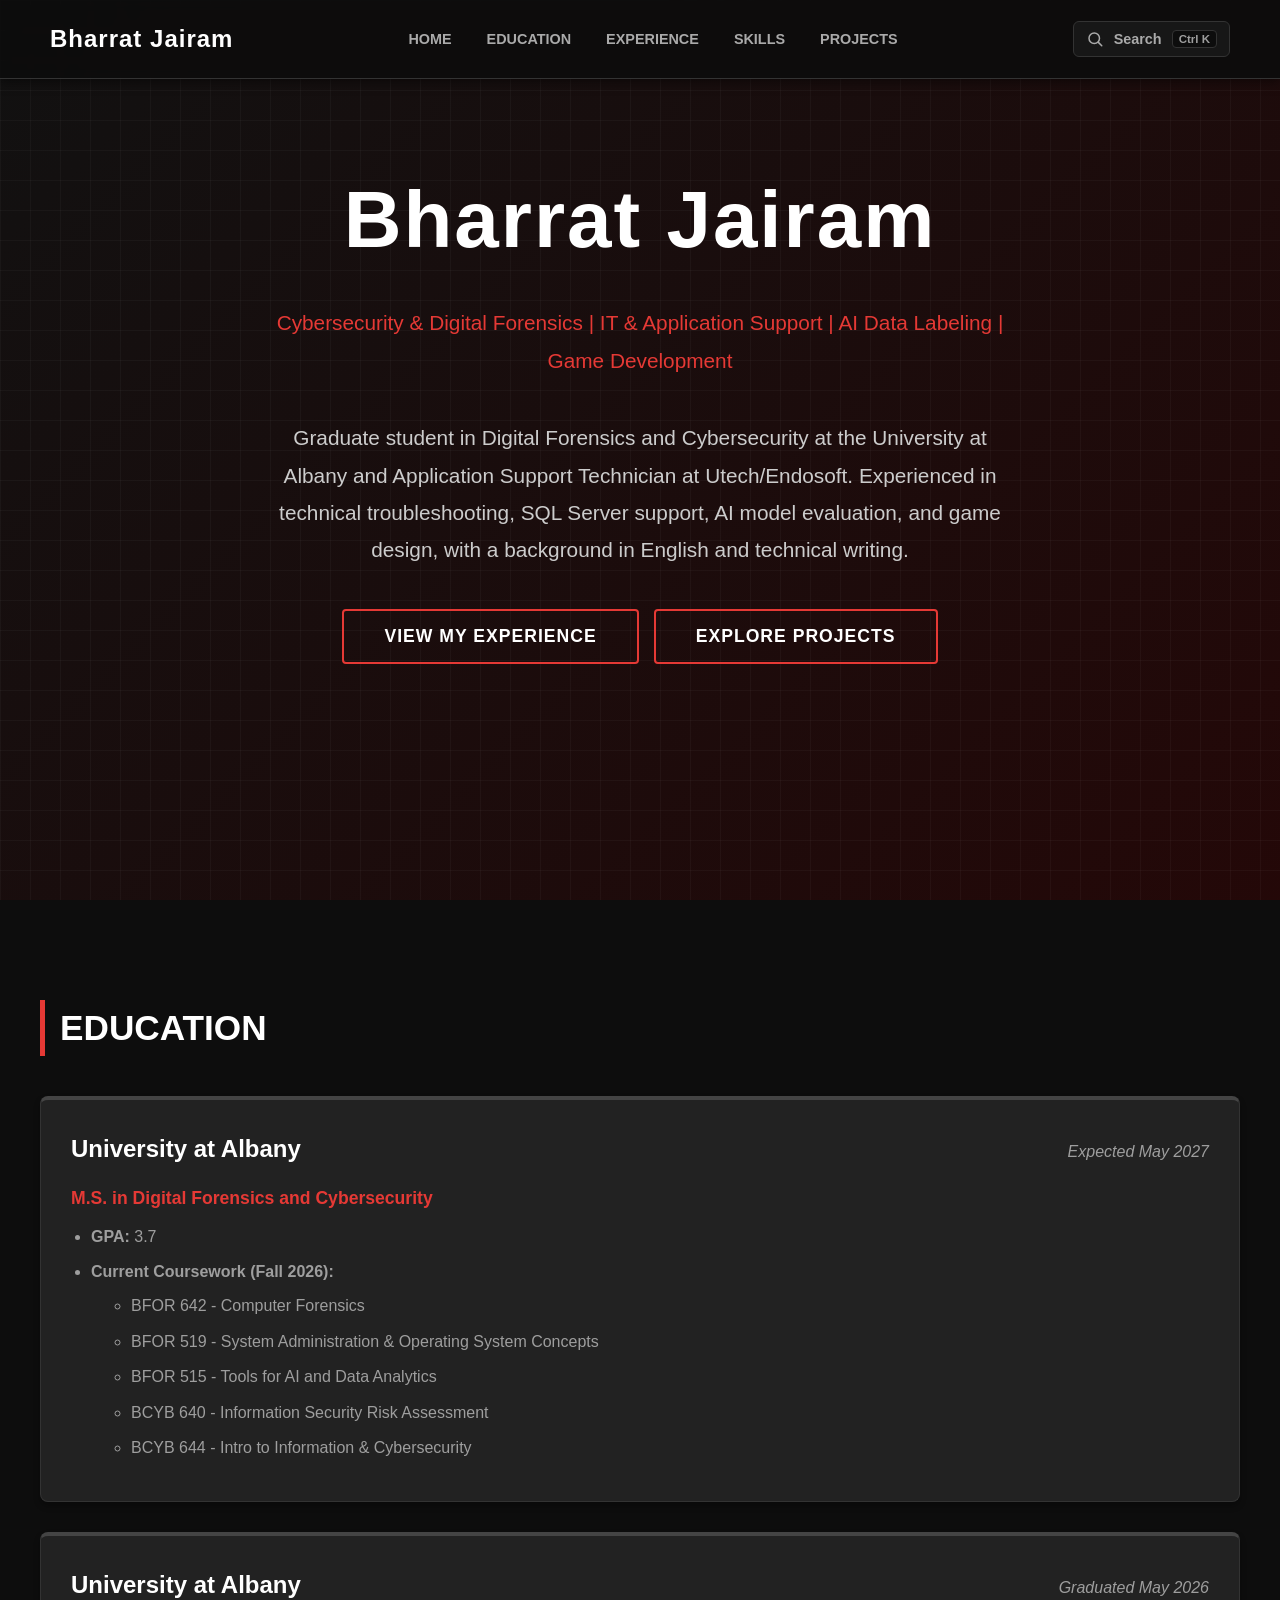
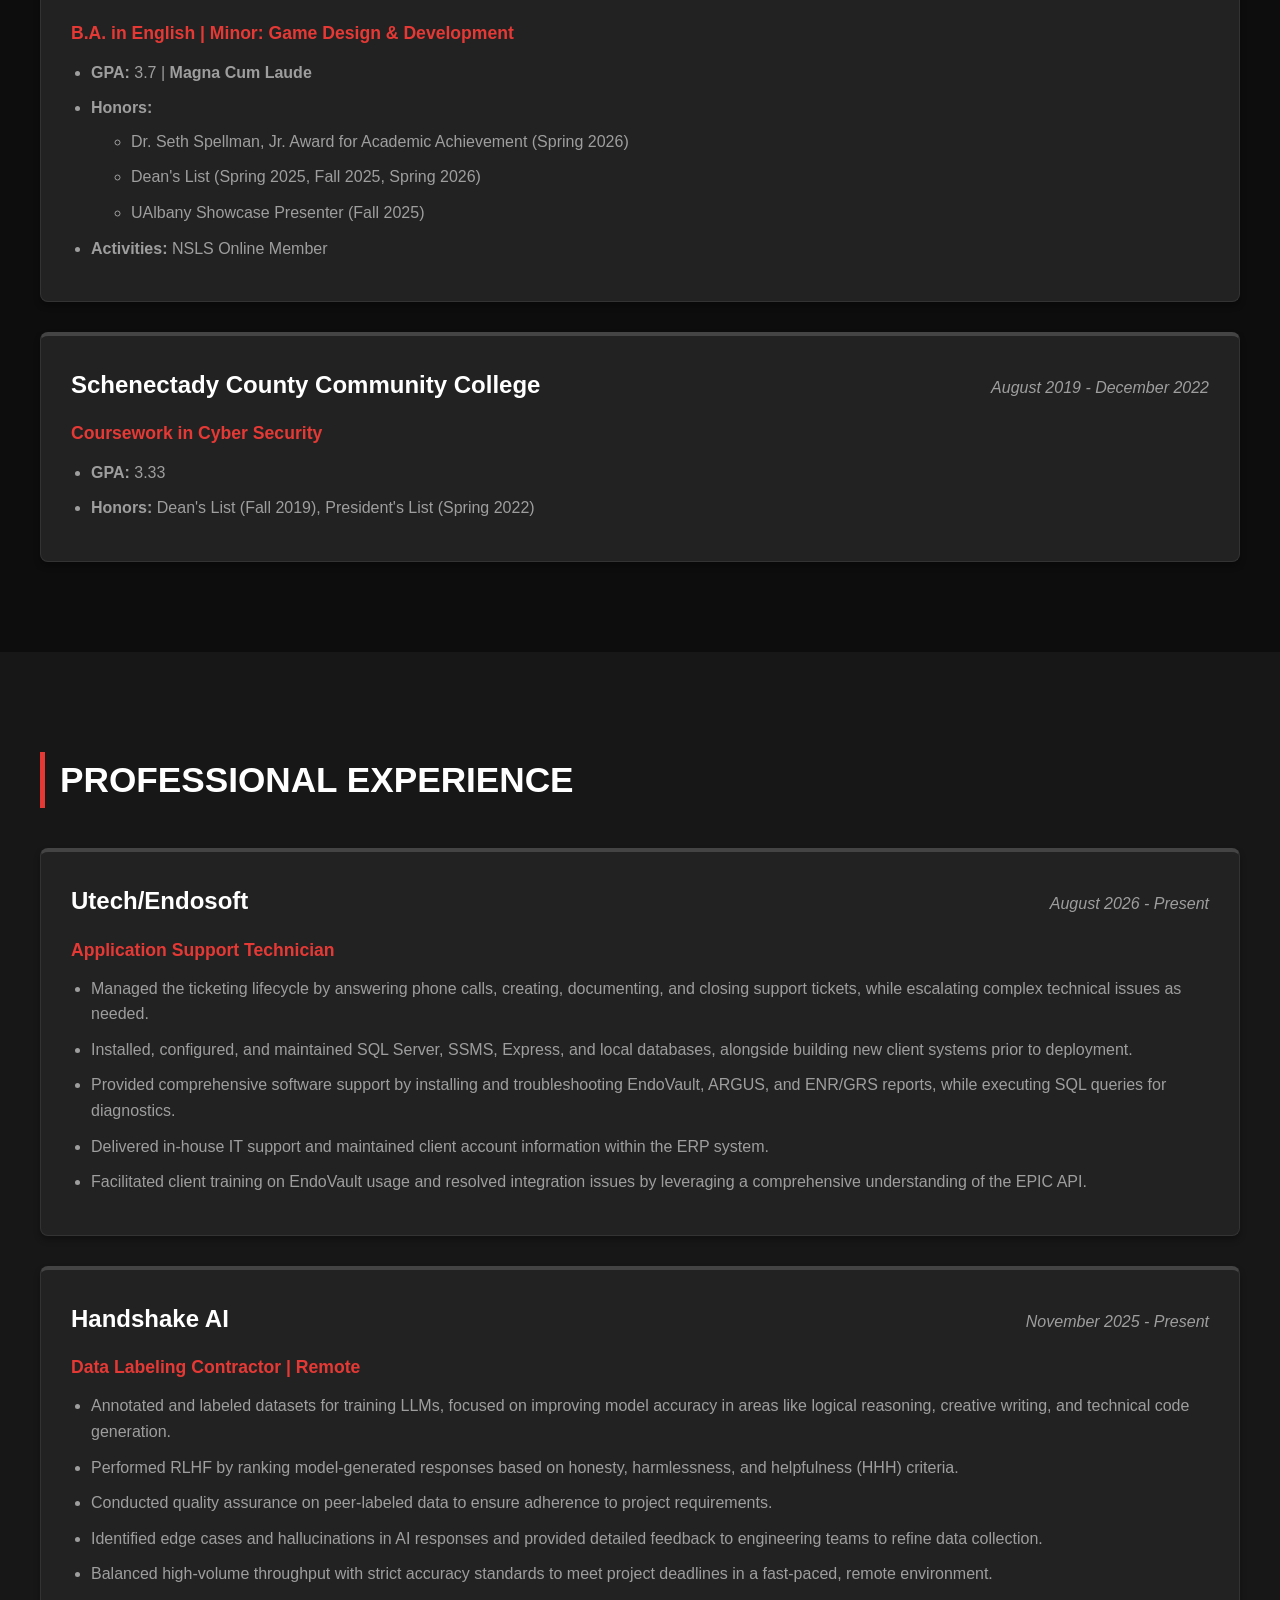
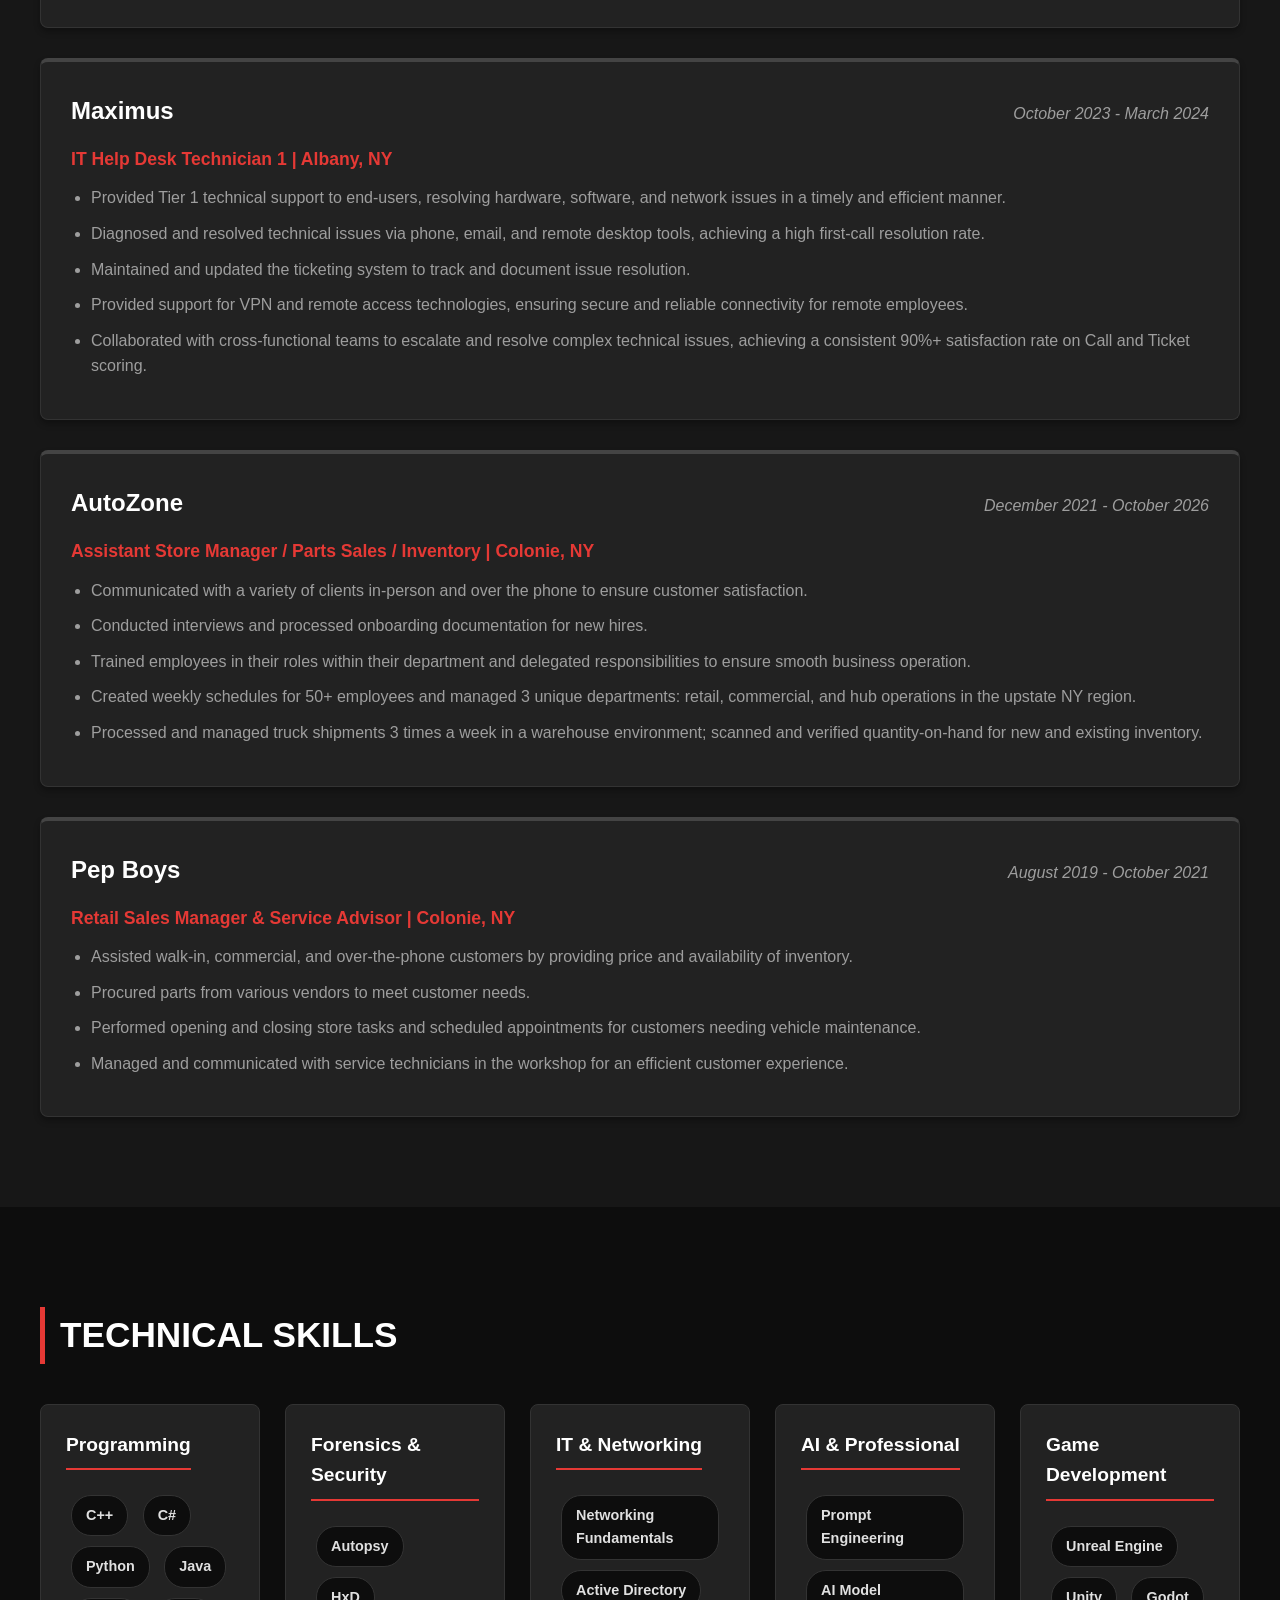
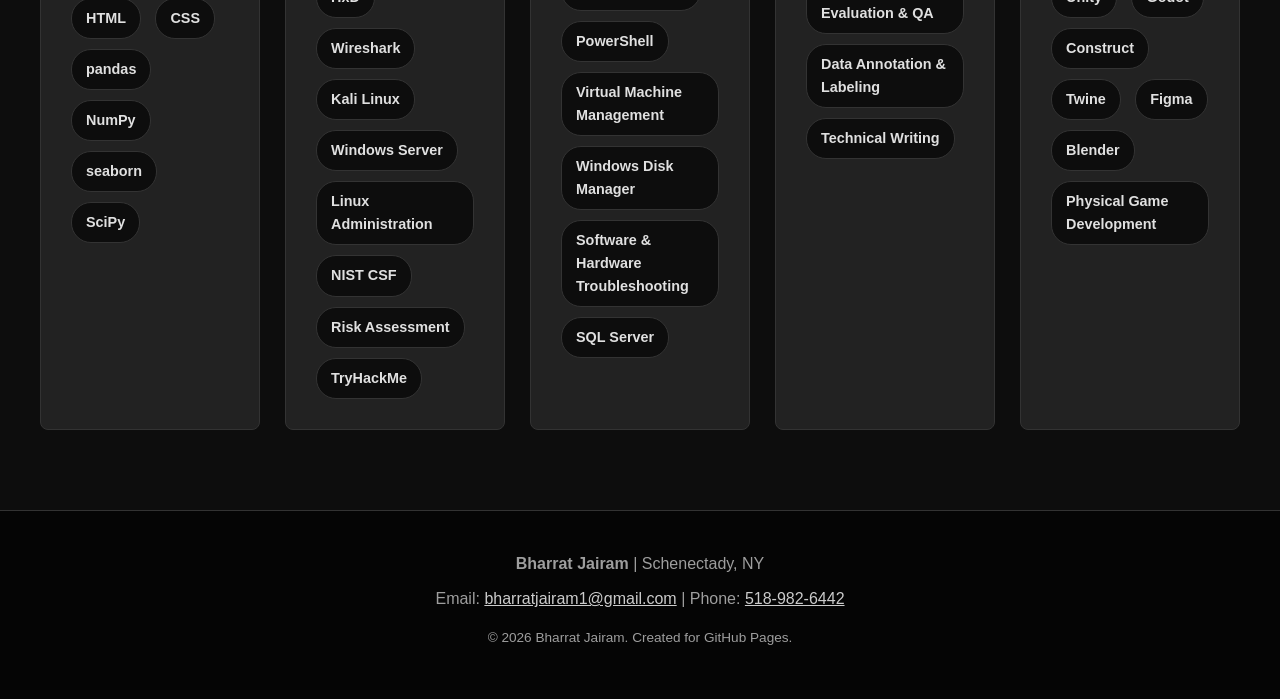
==== commit 97921c55: "Optimize layout for mobile - Collapsible hamburger menu on phones and tablets - Tighter section spac" ====
--- a/index.html
+++ b/index.html
@@ -10,8 +10,8 @@
 <body>
 
     <nav>
-        <div class="logo">Bharrat Jairam</div>
-        <ul>
+        <a class="logo" href="index.html#home">Bharrat Jairam</a>
+        <ul id="site-menu">
             <li><a href="#home">Home</a></li>
             <li><a href="#education">Education</a></li>
             <li><a href="#experience">Experience</a></li>
@@ -23,6 +23,9 @@
             <span>Search</span>
             <kbd>Ctrl K</kbd>
         </button>
+        <button class="menu-toggle" type="button" aria-label="Open menu" aria-expanded="false" aria-controls="site-menu">
+            <span></span><span></span><span></span>
+        </button>
     </nav>
 
     <section id="home" class="bg">
@@ -250,10 +253,11 @@
 
     <footer>
         <p><strong>Bharrat Jairam</strong> | Schenectady, NY</p>
-        <p>Email: <a href="mailto:bharratjairam1@gmail.com">bharratjairam1@gmail.com</a> | Phone: 518-982-6442</p>
+        <p>Email: <a href="mailto:bharratjairam1@gmail.com">bharratjairam1@gmail.com</a> | Phone: <a href="tel:+15189826442">518-982-6442</a></p>
         <p style="margin-top: 15px; font-size: 0.85rem;">&copy; 2026 Bharrat Jairam. Created for GitHub Pages.</p>
     </footer>
 
+    <script src="nav.js"></script>
     <script src="search.js"></script>
 </body>
 </html>
--- a/styles.css
+++ b/styles.css
@@ -53,6 +53,7 @@
 
 nav .logo {
     font-size: 1.5rem;
+    text-decoration: none;
     font-weight: 700;
     color: #ffffff;
     letter-spacing: 1px;
@@ -304,7 +305,7 @@
 /* Project Grid & Cards */
 .project-grid {
     display: grid;
-    grid-template-columns: repeat(auto-fill, minmax(320px, 1fr));
+    grid-template-columns: repeat(auto-fill, minmax(min(320px, 100%), 1fr));
     gap: 30px;
     max-width: 1200px;
     margin: 0 auto;
@@ -461,6 +462,7 @@
 }
 
 footer a {
+    white-space: nowrap;
     color: #cccccc;
     text-decoration: underline;
 }
@@ -656,8 +658,13 @@
     color: var(--text-muted);
 }
 
+.search-input-row svg {
+    flex-shrink: 0;
+}
+
 .search-input {
     flex: 1;
+    min-width: 0;
     background: transparent;
     border: none;
     outline: none;
@@ -791,19 +798,58 @@
     100% { box-shadow: 0 4px 6px rgba(0, 0, 0, 0.3); }
 }
 
-/* --- Smaller screens --- */
+/* --- Mobile menu button (hidden on desktop) --- */
+.menu-toggle {
+    display: none;
+    flex-direction: column;
+    justify-content: center;
+    gap: 5px;
+    width: 42px;
+    height: 38px;
+    padding: 0 10px;
+    background: var(--secondary-bg);
+    border: 1px solid var(--border-color);
+    border-radius: 6px;
+    cursor: pointer;
+}
+
+.menu-toggle span {
+    display: block;
+    height: 2px;
+    background: #e0e0e0;
+    border-radius: 2px;
+    transition: transform 0.2s ease, opacity 0.2s ease;
+}
+
+nav.menu-open .menu-toggle span:nth-child(1) { transform: translateY(7px) rotate(45deg); }
+nav.menu-open .menu-toggle span:nth-child(2) { opacity: 0; }
+nav.menu-open .menu-toggle span:nth-child(3) { transform: translateY(-7px) rotate(-45deg); }
+
+/* Hover lift effects only on devices with a real mouse (avoids "stuck" hovers on phones) */
+@media (hover: none) {
+    .timeline-item:hover,
+    .project-card:hover {
+        transform: none;
+    }
+}
+
+/* --- Tablets & phones --- */
 @media (max-width: 900px) {
     nav {
-        padding: 15px 20px;
-        flex-wrap: wrap;
+        padding: 12px 16px;
         gap: 10px;
     }
 
-    nav ul {
-        gap: 18px;
-        order: 3;
-        width: 100%;
-        flex-wrap: wrap;
+    nav .logo {
+        font-size: 1.25rem;
+        margin-right: auto;
+    }
+
+    .search-trigger {
+        padding: 0;
+        width: 42px;
+        height: 38px;
+        justify-content: center;
     }
 
     .search-trigger kbd,
@@ -811,22 +857,236 @@
         display: none;
     }
 
+    .menu-toggle {
+        display: flex;
+    }
+
+    /* Links become a drop-down panel under the bar */
+    nav ul {
+        display: none;
+        position: absolute;
+        top: 100%;
+        left: 0;
+        right: 0;
+        flex-direction: column;
+        gap: 0;
+        background: #0d0d0d;
+        border-bottom: 1px solid var(--border-color);
+        box-shadow: 0 10px 20px rgba(0, 0, 0, 0.5);
+        padding: 6px 0;
+    }
+
+    nav.menu-open ul {
+        display: flex;
+    }
+
+    nav ul li a {
+        display: block;
+        padding: 14px 20px;
+        font-size: 1rem;
+        border-bottom: none !important;
+    }
+
+    nav ul li a:hover,
+    nav ul li a:active {
+        background: var(--secondary-bg);
+        color: #ffffff;
+    }
+
     html {
-        scroll-padding-top: 130px;
-    }
-
+        scroll-padding-top: 75px;
+    }
+
+    /* Tighter section spacing */
+    section {
+        padding: 70px 16px 40px;
+    }
+
+    h2.section-title {
+        font-size: 1.6rem;
+        margin-bottom: 25px;
+        border-left-width: 4px;
+        padding-left: 12px;
+    }
+
+    /* Hero */
     #home {
         height: auto;
-        min-height: 100vh;
-        padding: 150px 20px 60px;
+        min-height: 100svh;
+        padding: 110px 20px 60px;
+        gap: 1.5rem;
     }
 
     #home h1 {
-        font-size: 3rem;
+        font-size: 2.8rem;
+    }
+
+    #home .label {
+        font-size: 1.05rem;
+        line-height: 1.6;
+    }
+
+    #home p {
+        font-size: 1.05rem;
+        line-height: 1.7;
+    }
+
+    .home-buttons {
+        flex-direction: column;
+        width: 100%;
+        max-width: 340px;
+        gap: 12px;
+    }
+
+    .home-buttons a,
+    .btn-home {
+        width: 100%;
+    }
+
+    .btn-home {
+        padding: 14px 20px;
+        font-size: 1rem;
+    }
+
+    /* Experience & education cards */
+    .timeline-item {
+        padding: 20px;
+        margin-bottom: 20px;
+    }
+
+    .item-header {
+        flex-direction: column;
+        gap: 2px;
+        margin-bottom: 10px;
+    }
+
+    .item-title {
+        font-size: 1.25rem;
+    }
+
+    .item-subtitle {
+        font-size: 1rem;
+    }
+
+    .item-date {
+        font-size: 0.9rem;
+    }
+
+    .timeline-item ul {
+        padding-left: 18px;
+        font-size: 0.95rem;
+    }
+
+    .sub-list {
+        margin-left: 4px;
+    }
+
+    /* Skills */
+    .skills-container {
+        gap: 16px;
+    }
+
+    .skill-box {
+        padding: 18px;
+    }
+
+    .badge {
+        padding: 6px 12px;
+        margin: 4px 2px;
+        font-size: 0.85rem;
+    }
+
+    /* Projects page */
+    .page-header {
+        padding: 100px 16px 40px;
+    }
+
+    .page-header h1 {
+        font-size: 2.4rem;
+    }
+
+    .page-header p {
+        font-size: 1.05rem;
+    }
+
+    .page-nav-buttons {
+        display: grid;
+        grid-template-columns: 1fr 1fr;
+        gap: 10px;
+        margin-top: 25px;
+    }
+
+    .btn-nav {
+        padding: 10px 8px;
+        font-size: 0.78rem;
+        letter-spacing: 0.5px;
+        text-align: center;
+    }
+
+    .project-grid {
+        grid-template-columns: 1fr;
+        gap: 20px;
+    }
+
+    .project-card,
+    .project-content {
+        padding: 20px;
+    }
+
+    .project-card.has-image {
+        padding: 0;
+    }
+
+    .blur-wrapper {
+        height: 180px;
+    }
+
+    .project-title {
+        font-size: 1.25rem;
+    }
+
+    .btn-project,
+    .btn-disabled {
+        padding: 12px 15px;
+    }
+
+    /* Video modal */
+    .modal-content {
+        width: 94%;
+        padding: 14px;
+    }
+
+    /* Search */
+    .search-overlay {
+        padding: 70px 10px 10px;
+    }
+
+    .search-panel {
+        max-height: calc(100svh - 90px);
     }
 
     .search-footer {
         display: none;
+    }
+
+    footer {
+        padding: 30px 16px;
+        font-size: 0.95rem;
+    }
+}
+
+/* Very small phones */
+@media (max-width: 360px) {
+    #home h1 {
+        font-size: 2.3rem;
+    }
+
+    nav .logo {
+        font-size: 1.1rem;
+    }
+
+    .page-nav-buttons {
+        grid-template-columns: 1fr;
     }
 }
 
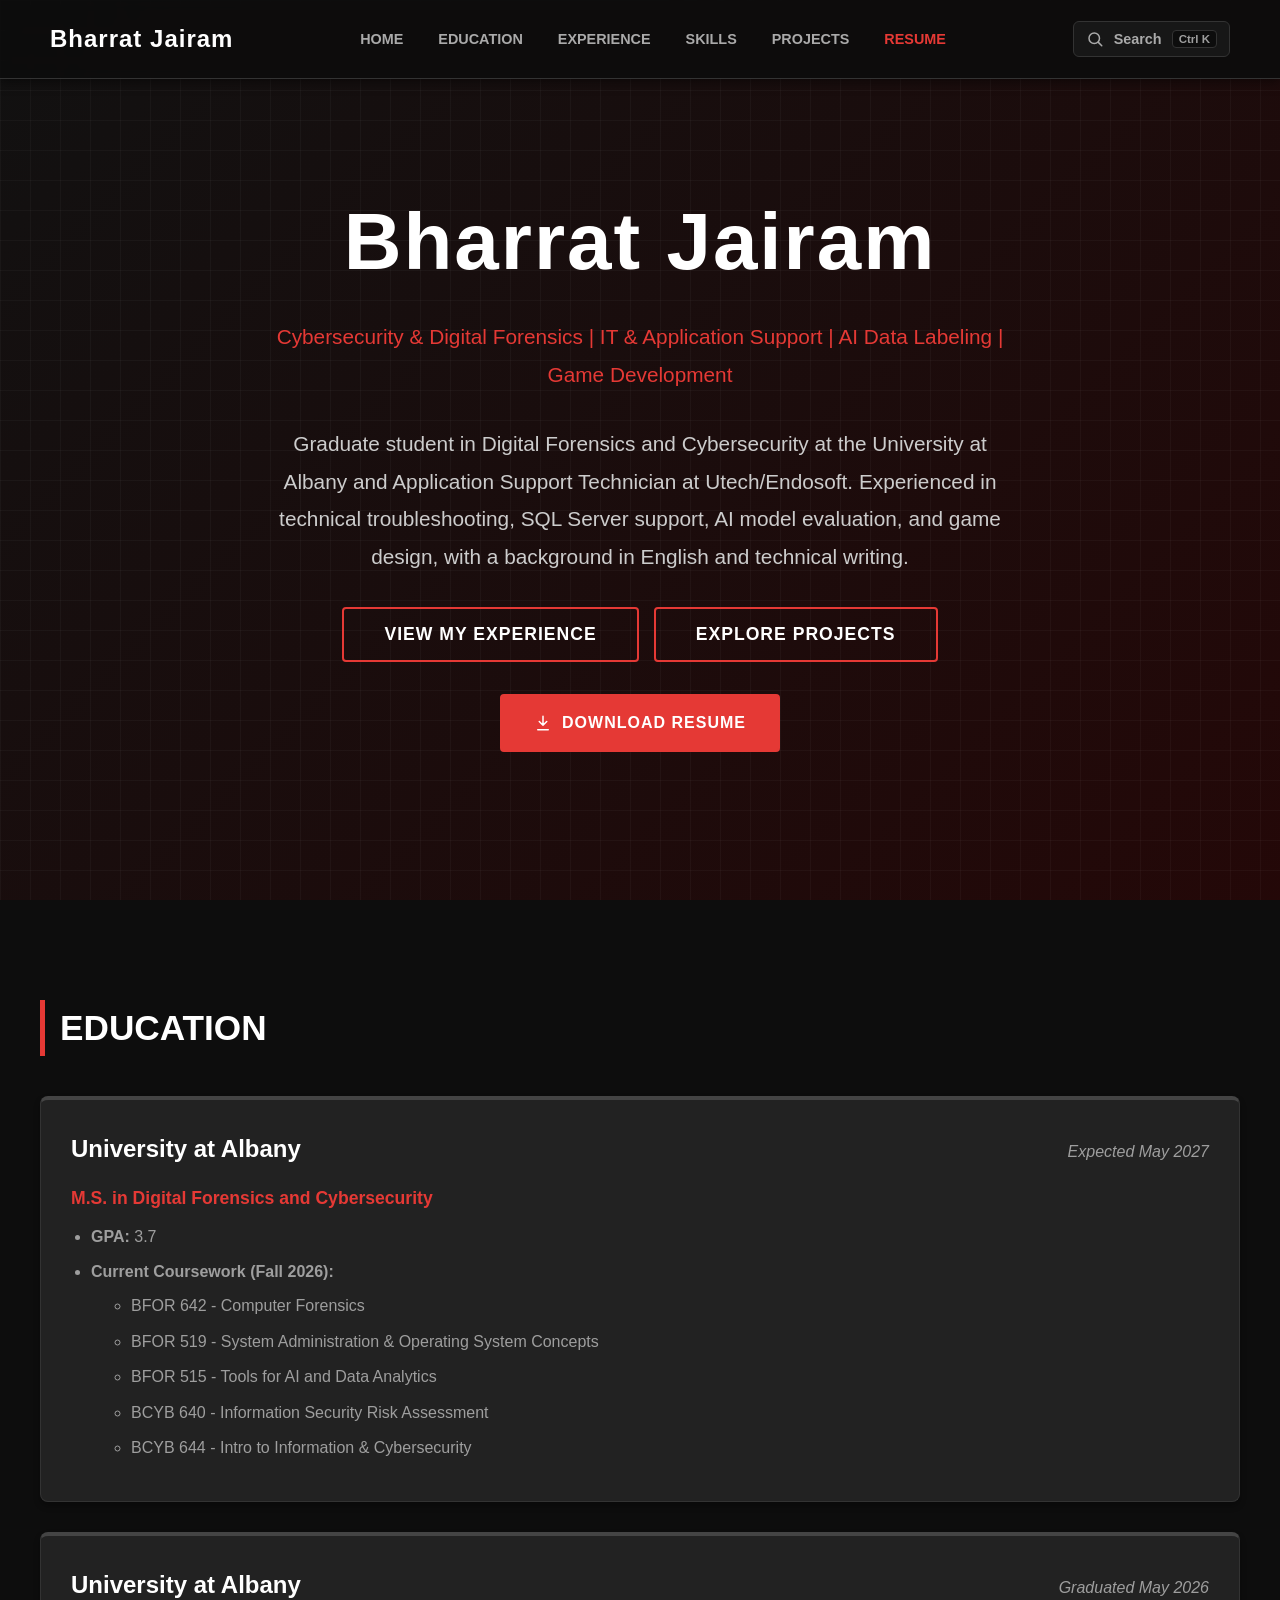
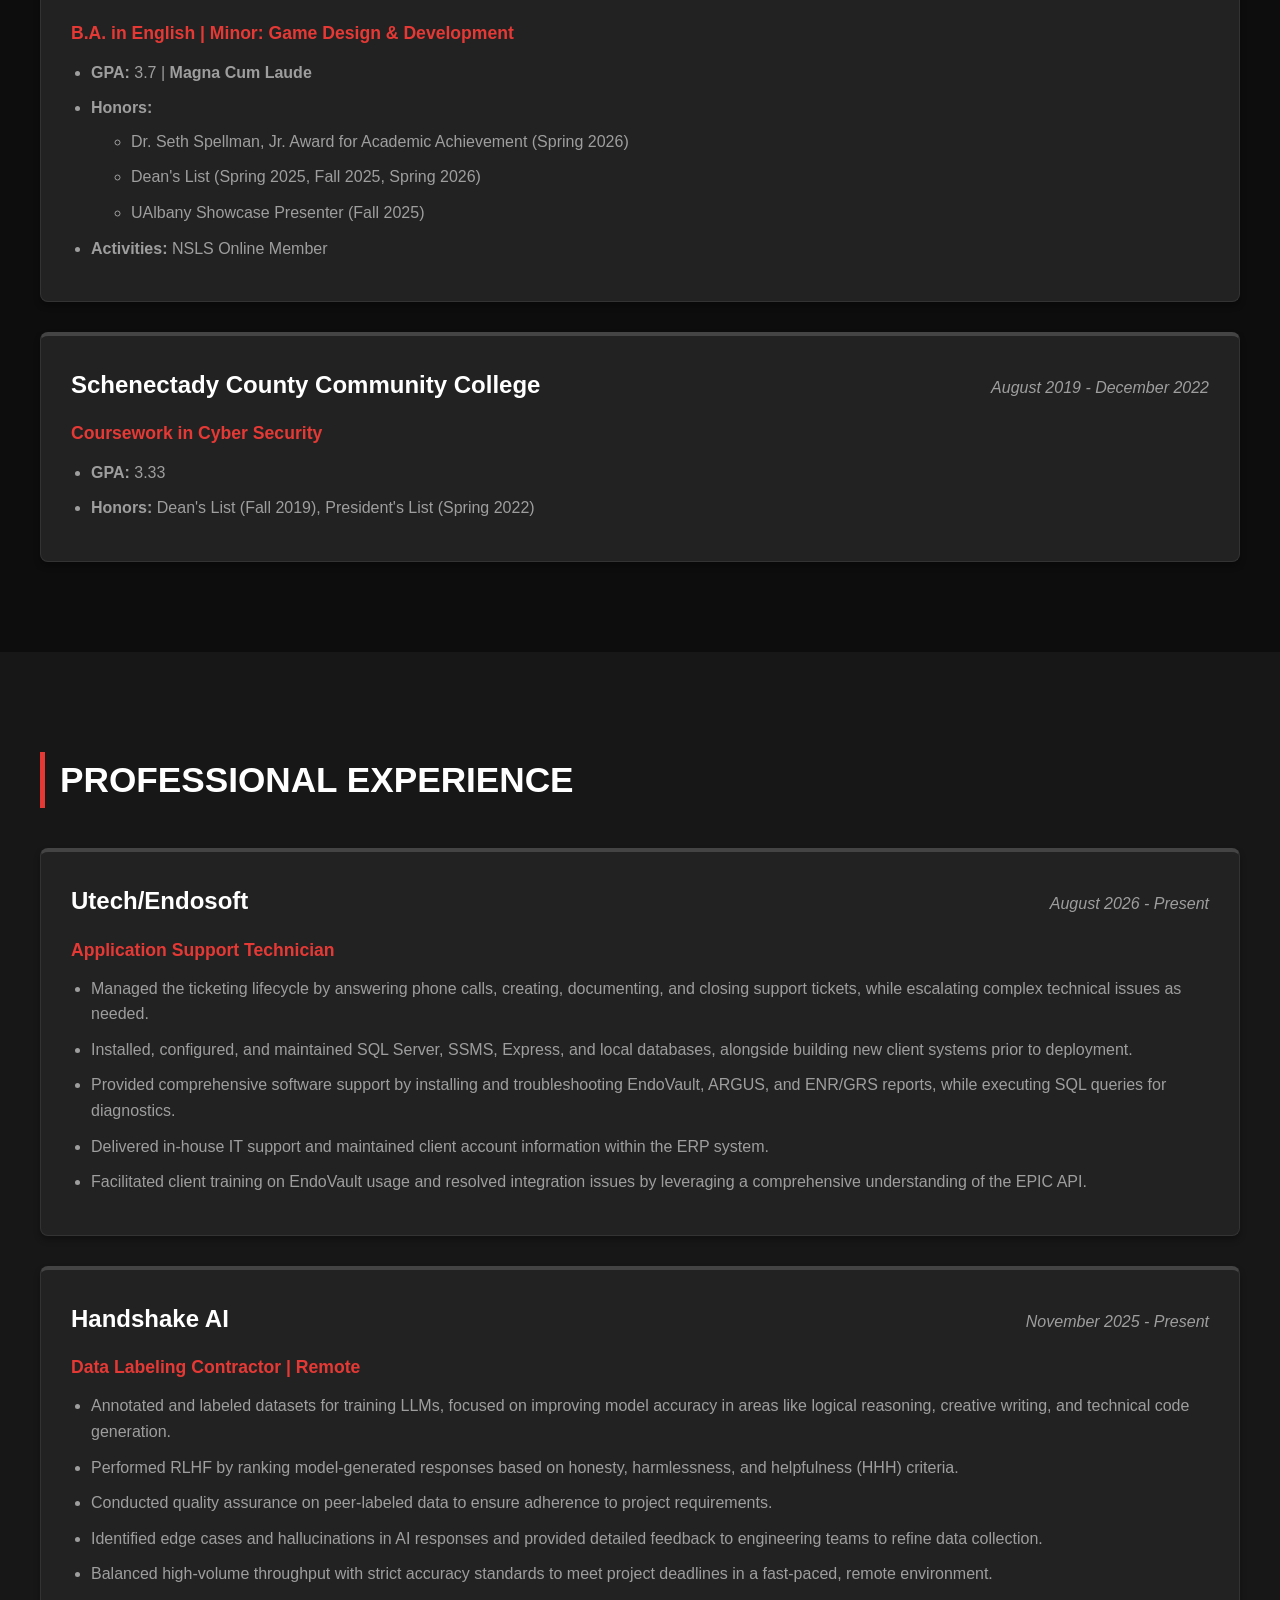
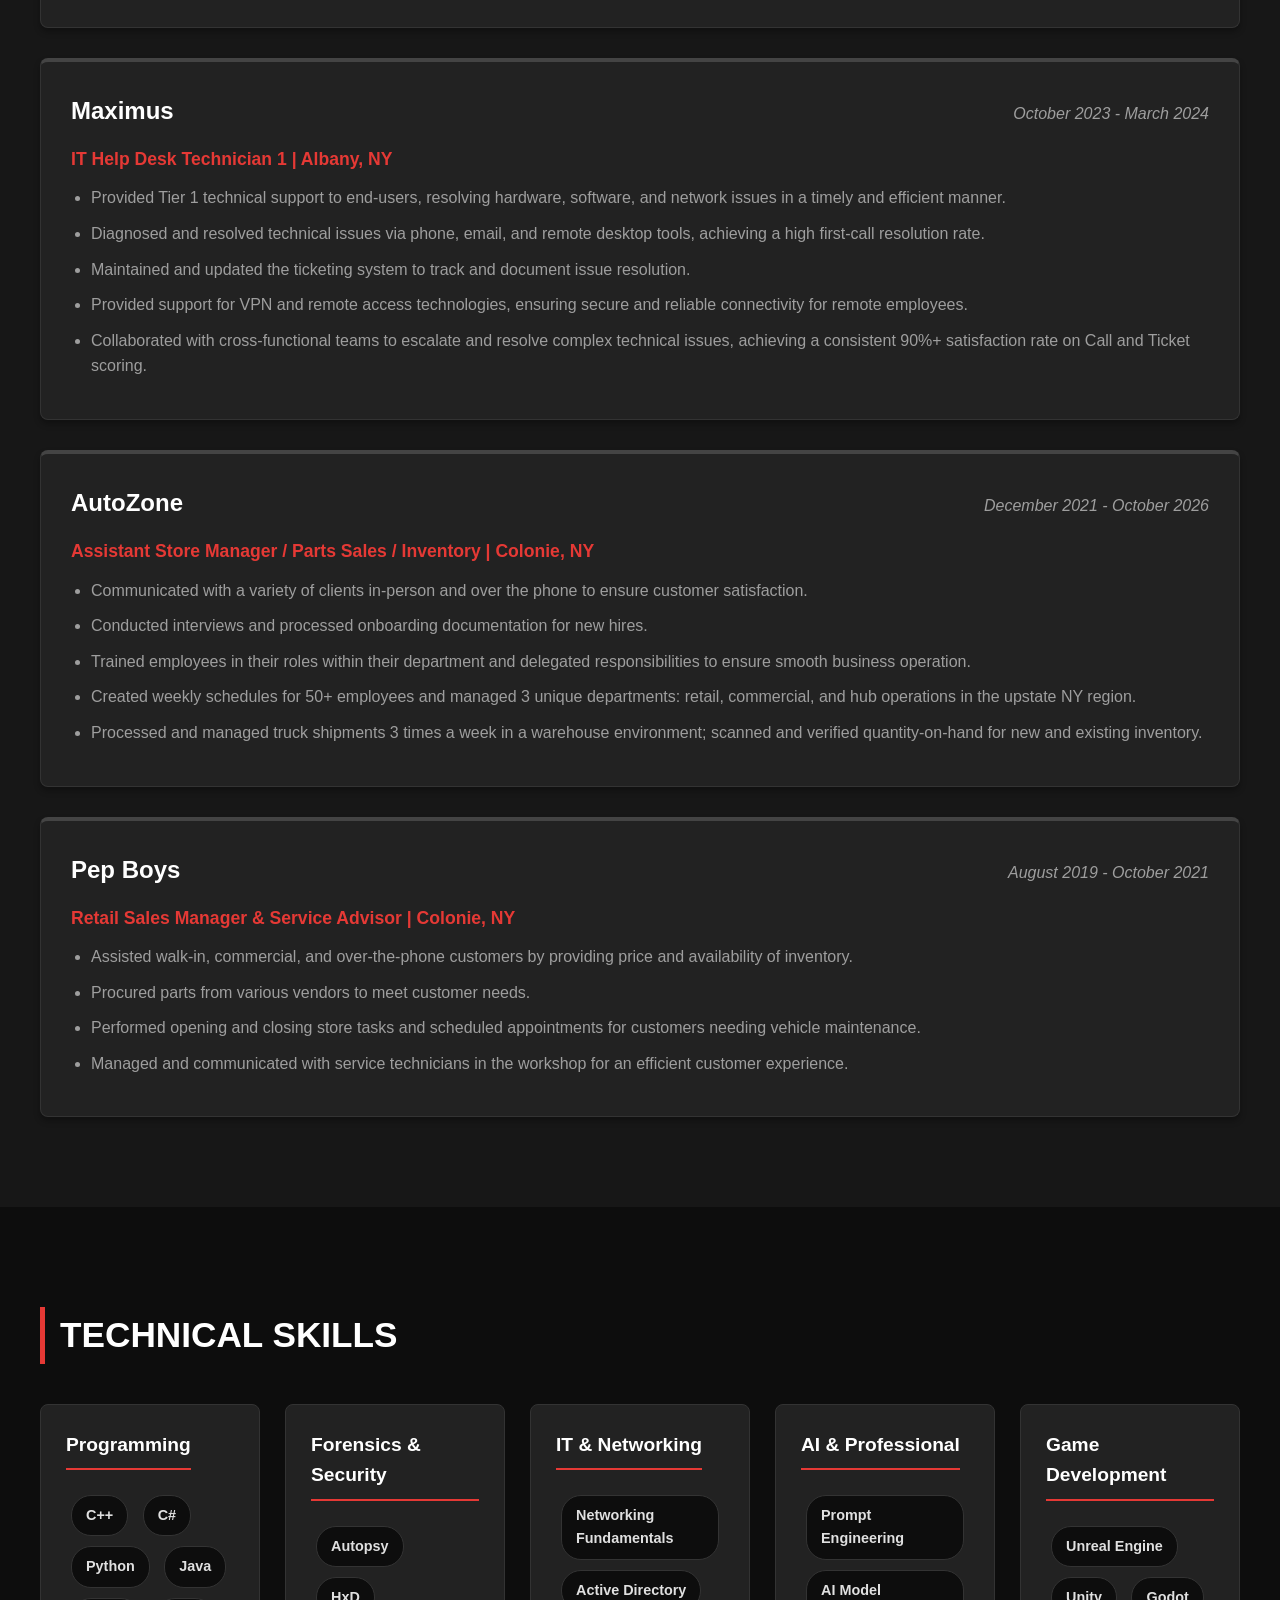
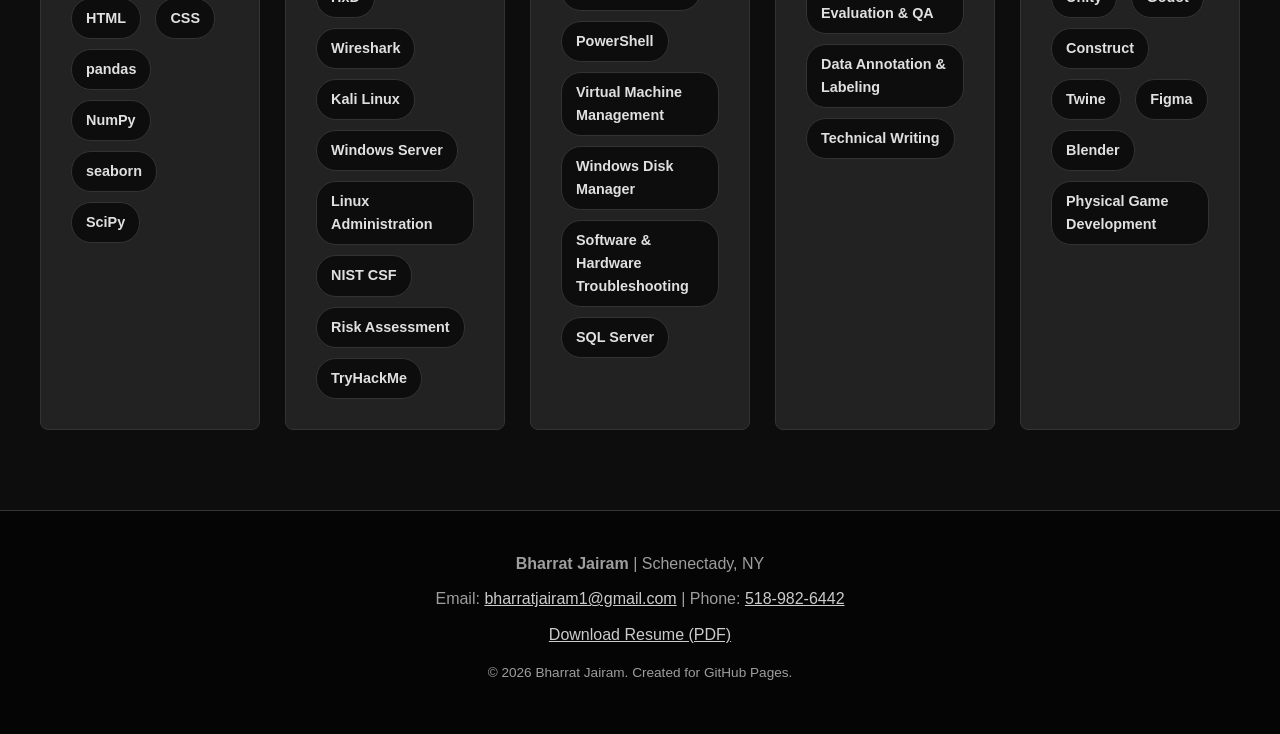
==== commit 323556e5: "Add updated resume PDF with download buttons - Updated resume: AutoZone end date, SSMS fix, relevant" ====
--- a/index.html
+++ b/index.html
@@ -17,6 +17,7 @@
             <li><a href="#experience">Experience</a></li>
             <li><a href="#skills">Skills</a></li>
             <li><a href="projects.html">Projects</a></li>
+            <li><a href="Bharrat_Jairam_Resume.pdf" download class="nav-resume">Resume</a></li>
         </ul>
         <button class="search-trigger" type="button" aria-label="Search the site" title="Search (Ctrl+K)">
             <svg viewBox="0 0 24 24" width="18" height="18" aria-hidden="true"><circle cx="11" cy="11" r="7" fill="none" stroke="currentColor" stroke-width="2"/><line x1="16.5" y1="16.5" x2="21" y2="21" stroke="currentColor" stroke-width="2" stroke-linecap="round"/></svg>
@@ -36,6 +37,7 @@
             <a href="#experience"><button class="btn-home">View My Experience</button></a>
             <a href="projects.html"><button class="btn-home">Explore Projects</button></a>
         </div>
+        <a href="Bharrat_Jairam_Resume.pdf" download class="btn-resume"><svg viewBox="0 0 24 24" width="18" height="18" aria-hidden="true"><path d="M12 3v12m0 0l-5-5m5 5l5-5M5 21h14" fill="none" stroke="currentColor" stroke-width="2" stroke-linecap="round" stroke-linejoin="round"/></svg><span>Download Resume</span></a>
     </section>
 
     <section id="education">
@@ -254,6 +256,7 @@
     <footer>
         <p><strong>Bharrat Jairam</strong> | Schenectady, NY</p>
         <p>Email: <a href="mailto:bharratjairam1@gmail.com">bharratjairam1@gmail.com</a> | Phone: <a href="tel:+15189826442">518-982-6442</a></p>
+        <p><a href="Bharrat_Jairam_Resume.pdf" download>Download Resume (PDF)</a></p>
         <p style="margin-top: 15px; font-size: 0.85rem;">&copy; 2026 Bharrat Jairam. Created for GitHub Pages.</p>
     </footer>
 
--- a/styles.css
+++ b/styles.css
@@ -106,14 +106,14 @@
 
 /* Home/Hero Section (Animated Background & Red Accents) */
 #home {
-    height: 100vh;
+    min-height: 100vh;
     display: flex;
     flex-direction: column;
     justify-content: center;
     align-items: center;
     text-align: center;
-    padding-top: 0;
-    gap: 2.5rem; 
+    padding: 110px 20px 60px;
+    gap: 2rem;
 }
 .bg{
     /* Sleek animated gradient background with a subtle grid overlay */
@@ -798,6 +798,42 @@
     100% { box-shadow: 0 4px 6px rgba(0, 0, 0, 0.3); }
 }
 
+/* --- Download Resume button --- */
+.btn-resume {
+    display: inline-flex;
+    align-items: center;
+    gap: 10px;
+    background-color: var(--accent-red);
+    color: #ffffff;
+    padding: 14px 32px;
+    border: 2px solid var(--accent-red);
+    border-radius: 4px;
+    font-weight: bold;
+    font-size: 1rem;
+    text-transform: uppercase;
+    letter-spacing: 1px;
+    transition: all 0.3s ease;
+}
+
+.btn-resume:hover {
+    background-color: transparent;
+    box-shadow: 0 0 15px rgba(229, 57, 53, 0.4);
+}
+
+.page-header .btn-resume {
+    margin-top: 25px;
+    padding: 10px 24px;
+    font-size: 0.9rem;
+}
+
+nav ul li a.nav-resume {
+    color: var(--accent-red);
+}
+
+nav ul li a.nav-resume:hover {
+    color: #ffffff;
+}
+
 /* --- Mobile menu button (hidden on desktop) --- */
 .menu-toggle {
     display: none;
@@ -943,6 +979,12 @@
         width: 100%;
     }
 
+    #home .btn-resume {
+        width: 100%;
+        max-width: 340px;
+        justify-content: center;
+    }
+
     .btn-home {
         padding: 14px 20px;
         font-size: 1rem;
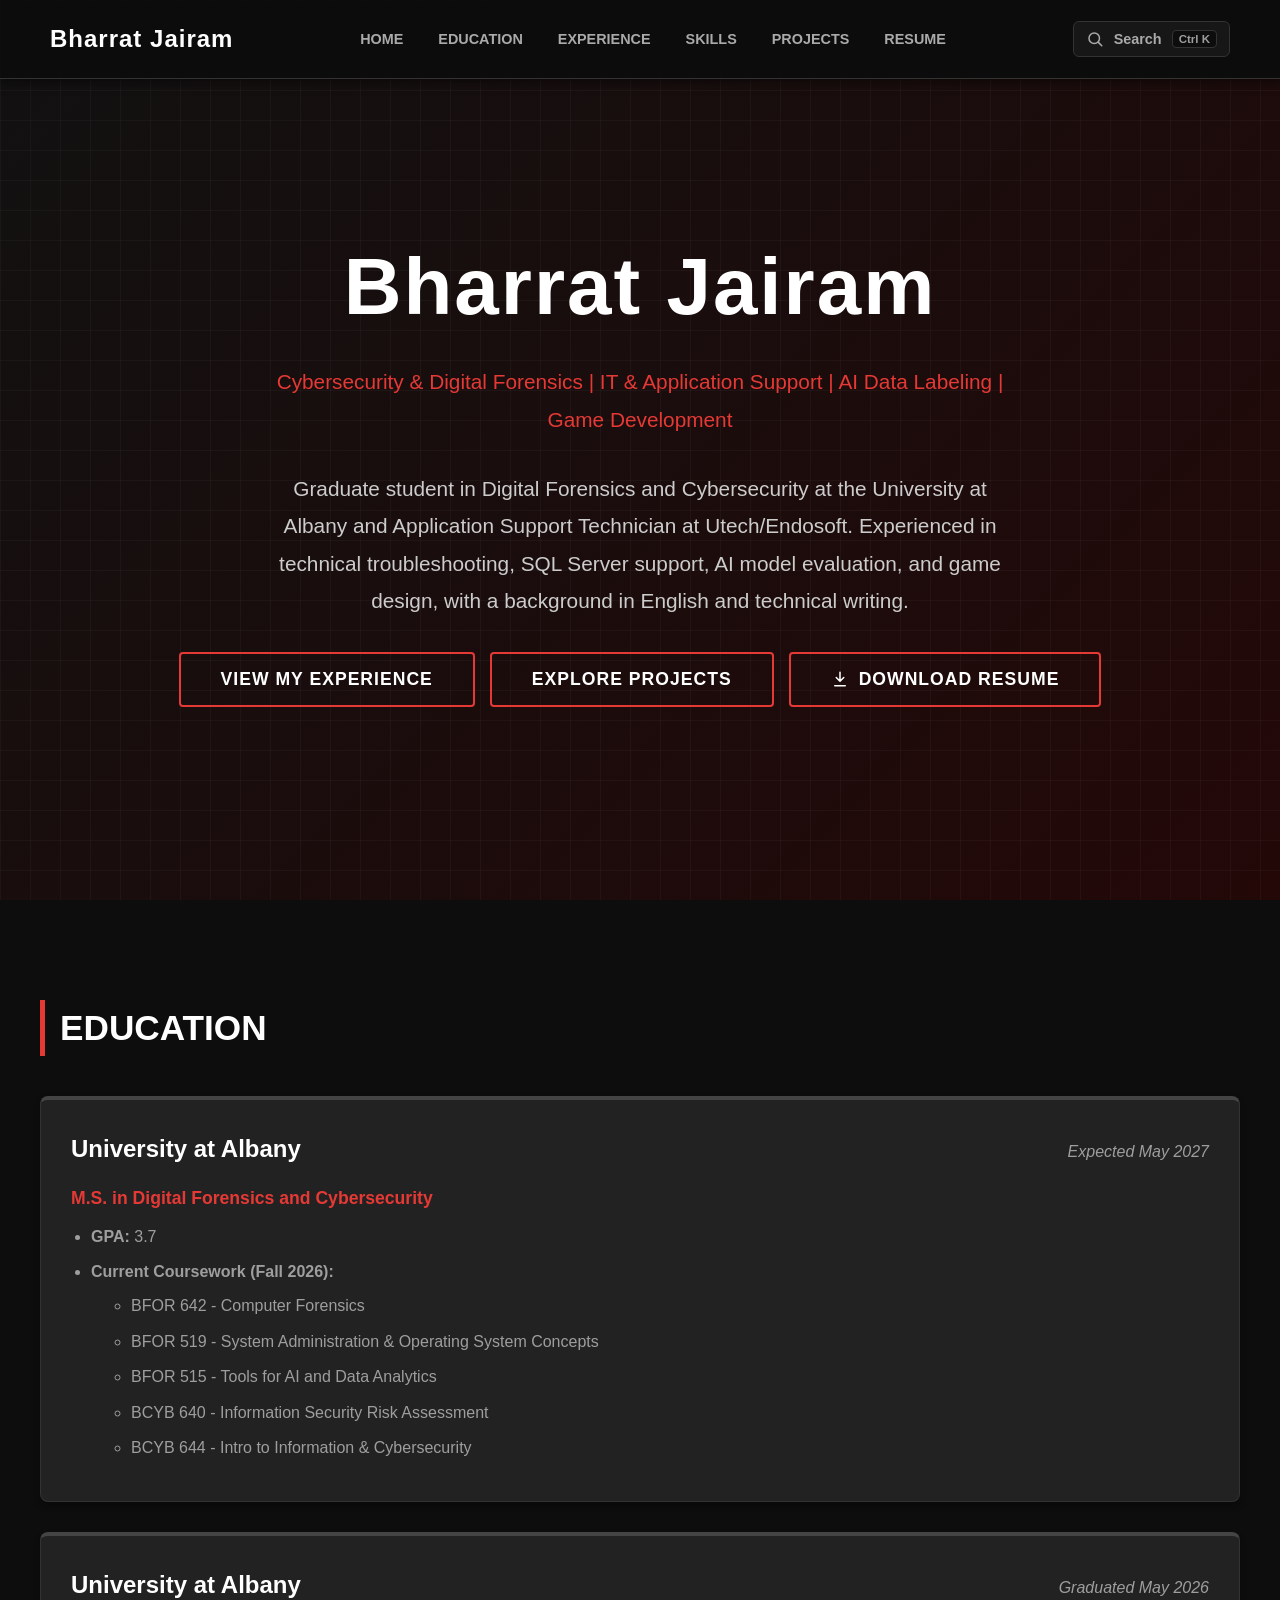
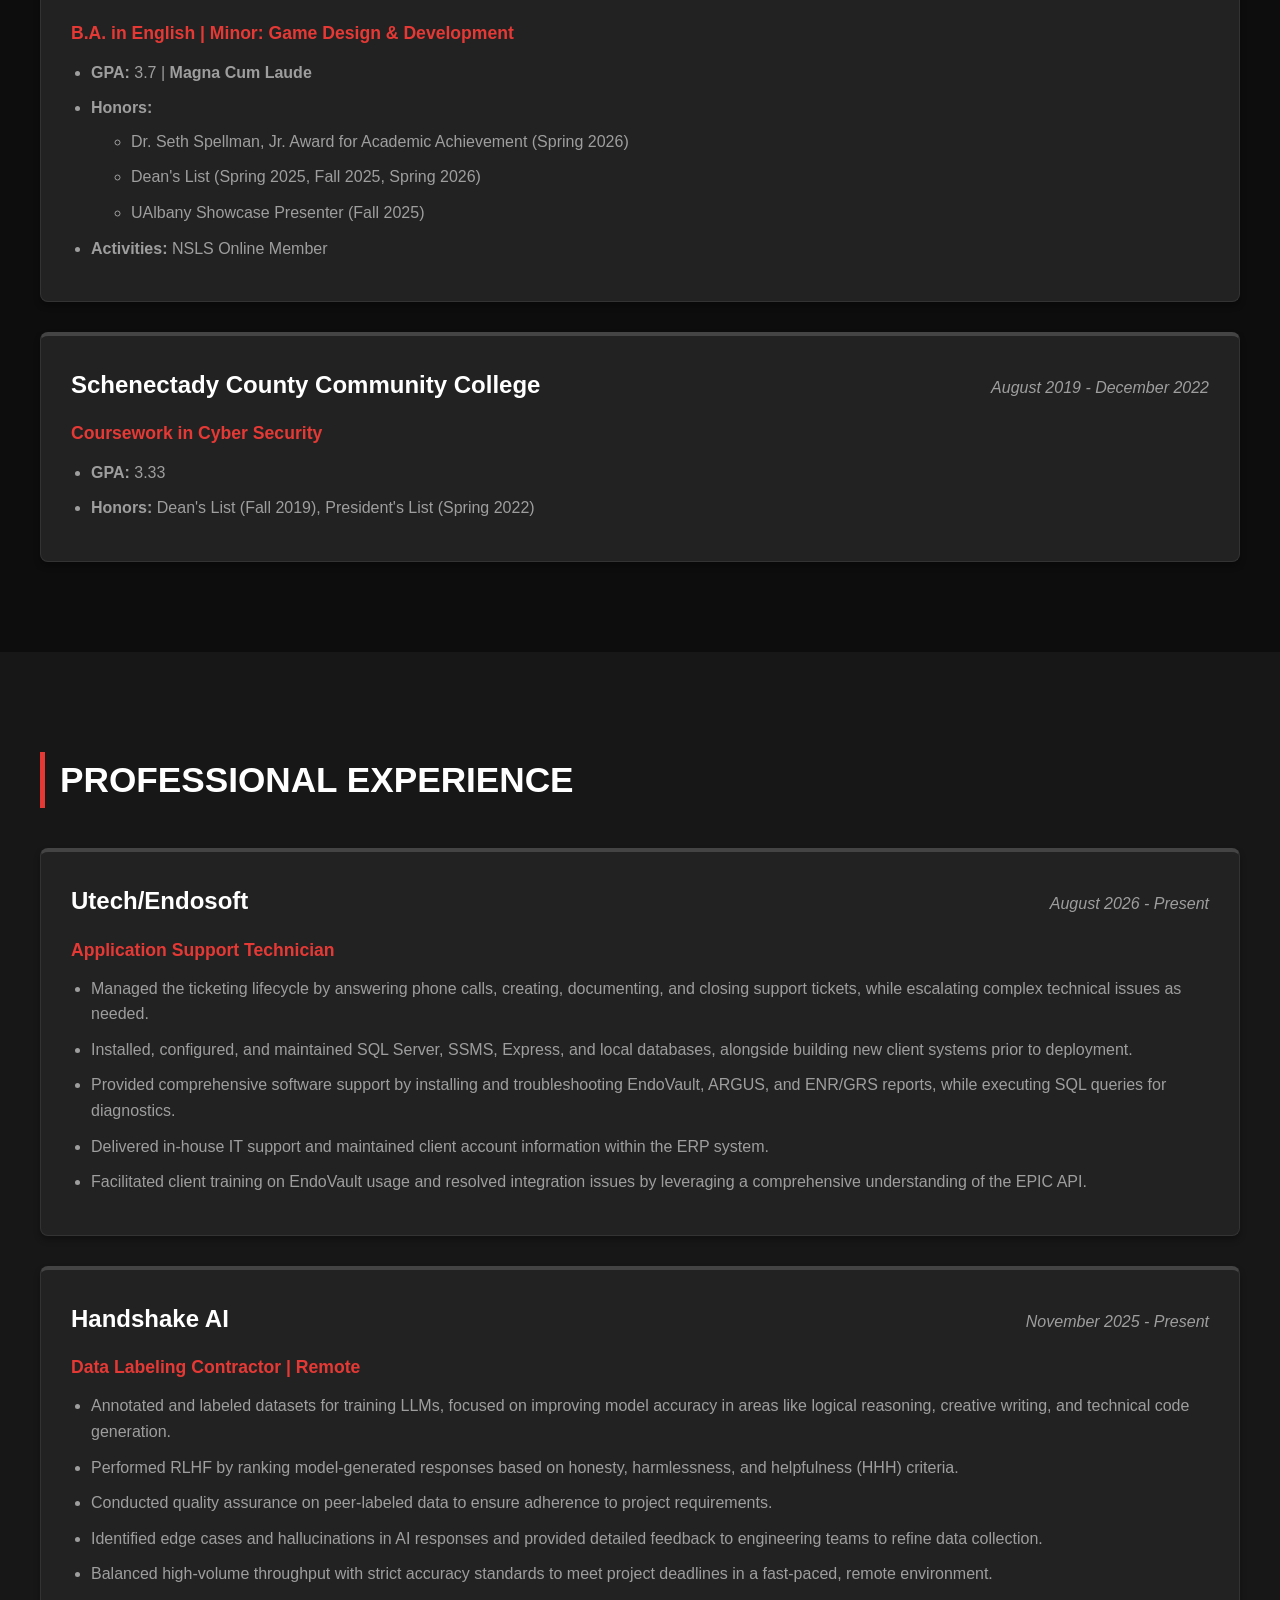
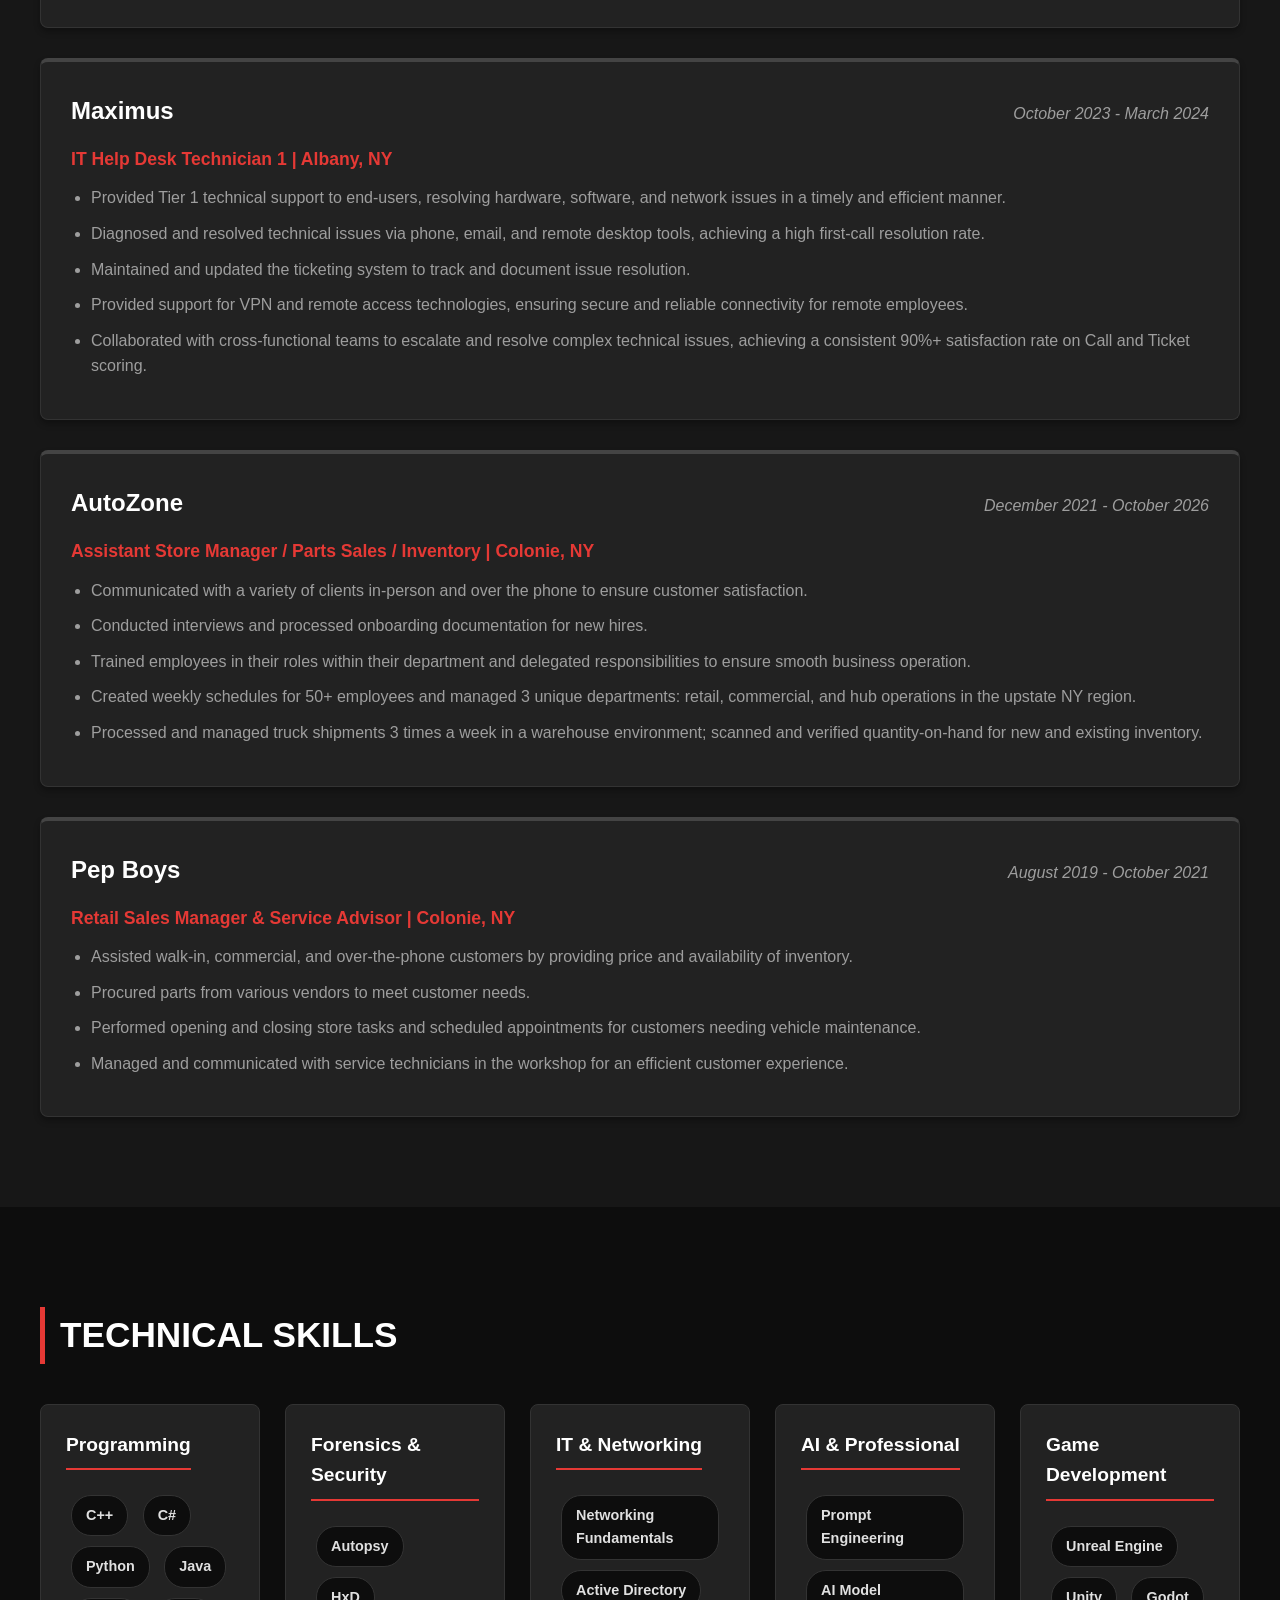
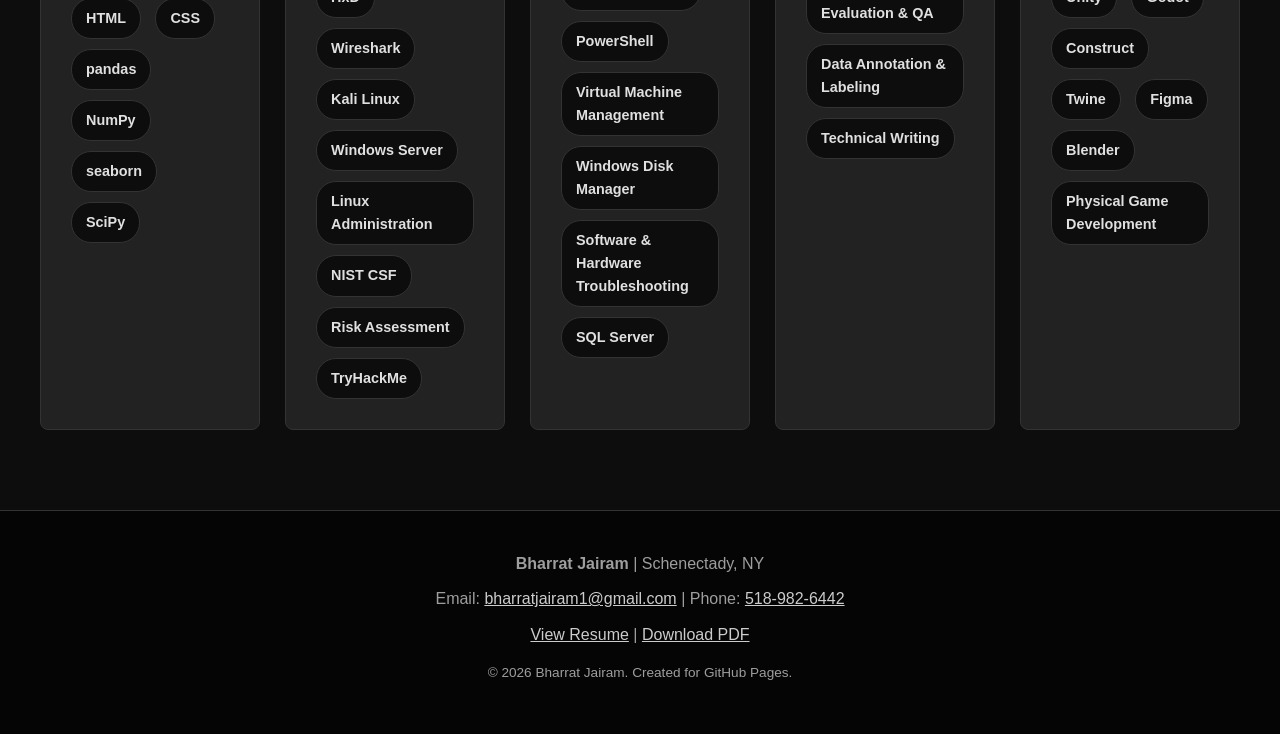
==== commit bd256caa: "Add resume page, match download button styling, bust stale caches - New resume.html showing both res" ====
--- a/index.html
+++ b/index.html
@@ -5,7 +5,7 @@
     <meta name="viewport" content="width=device-width, initial-scale=1.0">
     <title>Bharrat Jairam | Cybersecurity & IT Portfolio</title>
     <meta name="description" content="Bharrat Jairam - M.S. Digital Forensics & Cybersecurity student at the University at Albany and Application Support Technician.">
-    <link rel="stylesheet" href="styles.css">
+    <link rel="stylesheet" href="styles.css?v=20261028c">
 </head>
 <body>
 
@@ -17,7 +17,7 @@
             <li><a href="#experience">Experience</a></li>
             <li><a href="#skills">Skills</a></li>
             <li><a href="projects.html">Projects</a></li>
-            <li><a href="Bharrat_Jairam_Resume.pdf" download class="nav-resume">Resume</a></li>
+            <li><a href="resume.html">Resume</a></li>
         </ul>
         <button class="search-trigger" type="button" aria-label="Search the site" title="Search (Ctrl+K)">
             <svg viewBox="0 0 24 24" width="18" height="18" aria-hidden="true"><circle cx="11" cy="11" r="7" fill="none" stroke="currentColor" stroke-width="2"/><line x1="16.5" y1="16.5" x2="21" y2="21" stroke="currentColor" stroke-width="2" stroke-linecap="round"/></svg>
@@ -36,8 +36,8 @@
         <div class="home-buttons">
             <a href="#experience"><button class="btn-home">View My Experience</button></a>
             <a href="projects.html"><button class="btn-home">Explore Projects</button></a>
-        </div>
-        <a href="Bharrat_Jairam_Resume.pdf" download class="btn-resume"><svg viewBox="0 0 24 24" width="18" height="18" aria-hidden="true"><path d="M12 3v12m0 0l-5-5m5 5l5-5M5 21h14" fill="none" stroke="currentColor" stroke-width="2" stroke-linecap="round" stroke-linejoin="round"/></svg><span>Download Resume</span></a>
+            <a href="Bharrat_Jairam_Resume.pdf?v=20261028c" download="Bharrat_Jairam_Resume.pdf" class="btn-home btn-with-icon"><svg viewBox="0 0 24 24" width="18" height="18" aria-hidden="true"><path d="M12 3v12m0 0l-5-5m5 5l5-5M5 21h14" fill="none" stroke="currentColor" stroke-width="2" stroke-linecap="round" stroke-linejoin="round"/></svg><span>Download Resume</span></a>
+        </div>
     </section>
 
     <section id="education">
@@ -256,11 +256,11 @@
     <footer>
         <p><strong>Bharrat Jairam</strong> | Schenectady, NY</p>
         <p>Email: <a href="mailto:bharratjairam1@gmail.com">bharratjairam1@gmail.com</a> | Phone: <a href="tel:+15189826442">518-982-6442</a></p>
-        <p><a href="Bharrat_Jairam_Resume.pdf" download>Download Resume (PDF)</a></p>
+        <p><a href="resume.html">View Resume</a> | <a href="Bharrat_Jairam_Resume.pdf?v=20261028c" download="Bharrat_Jairam_Resume.pdf">Download PDF</a></p>
         <p style="margin-top: 15px; font-size: 0.85rem;">&copy; 2026 Bharrat Jairam. Created for GitHub Pages.</p>
     </footer>
 
-    <script src="nav.js"></script>
-    <script src="search.js"></script>
+    <script src="nav.js?v=20261028c"></script>
+    <script src="search.js?v=20261028c"></script>
 </body>
 </html>
--- a/styles.css
+++ b/styles.css
@@ -798,40 +798,83 @@
     100% { box-shadow: 0 4px 6px rgba(0, 0, 0, 0.3); }
 }
 
-/* --- Download Resume button --- */
-.btn-resume {
+/* --- Buttons with an icon (Download Resume, Open in New Tab) --- */
+.btn-home {
+    line-height: 1.2;
+}
+
+a.btn-home {
     display: inline-flex;
     align-items: center;
+    justify-content: center;
+}
+
+.btn-with-icon svg {
+    display: block;
+    flex-shrink: 0;
+}
+
+.btn-with-icon {
+    display: inline-flex;
+    align-items: center;
+    justify-content: center;
     gap: 10px;
-    background-color: var(--accent-red);
-    color: #ffffff;
-    padding: 14px 32px;
-    border: 2px solid var(--accent-red);
-    border-radius: 4px;
-    font-weight: bold;
-    font-size: 1rem;
-    text-transform: uppercase;
-    letter-spacing: 1px;
-    transition: all 0.3s ease;
-}
-
-.btn-resume:hover {
-    background-color: transparent;
-    box-shadow: 0 0 15px rgba(229, 57, 53, 0.4);
-}
-
-.page-header .btn-resume {
-    margin-top: 25px;
-    padding: 10px 24px;
-    font-size: 0.9rem;
-}
-
-nav ul li a.nav-resume {
-    color: var(--accent-red);
-}
-
-nav ul li a.nav-resume:hover {
-    color: #ffffff;
+}
+
+/* Current page in the nav */
+nav ul li a.active {
+    color: #ffffff;
+    border-bottom: 2px solid #ffffff;
+}
+
+/* --- Resume page --- */
+.resume-actions {
+    margin-top: 30px;
+}
+
+.resume-section {
+    padding: 60px 20px;
+}
+
+.resume-pages {
+    max-width: 860px;
+    margin: 0 auto;
+    display: flex;
+    flex-direction: column;
+    gap: 30px;
+}
+
+.resume-page {
+    display: block;
+    background: #ffffff;
+    border-radius: 6px;
+    overflow: hidden;
+    border: 1px solid var(--border-color);
+    box-shadow: 0 10px 30px rgba(0, 0, 0, 0.6);
+    transition: transform 0.2s ease, box-shadow 0.2s ease;
+}
+
+.resume-page:hover {
+    transform: translateY(-4px);
+    box-shadow: 0 14px 36px rgba(0, 0, 0, 0.7), 0 0 0 2px var(--accent-red);
+}
+
+.resume-page img {
+    display: block;
+    width: 100%;
+    height: auto;
+}
+
+.resume-note {
+    text-align: center;
+    color: var(--text-muted);
+    margin-top: 30px;
+    font-size: 0.95rem;
+}
+
+.resume-note a {
+    color: #ffffff;
+    text-decoration: underline;
 }
 
 /* --- Mobile menu button (hidden on desktop) --- */
@@ -864,7 +907,8 @@
 /* Hover lift effects only on devices with a real mouse (avoids "stuck" hovers on phones) */
 @media (hover: none) {
     .timeline-item:hover,
-    .project-card:hover {
+    .project-card:hover,
+    .resume-page:hover {
         transform: none;
     }
 }
@@ -979,10 +1023,9 @@
         width: 100%;
     }
 
-    #home .btn-resume {
-        width: 100%;
-        max-width: 340px;
-        justify-content: center;
+    .page-header .home-buttons {
+        margin-left: auto;
+        margin-right: auto;
     }
 
     .btn-home {
@@ -1056,6 +1099,18 @@
         grid-template-columns: 1fr 1fr;
         gap: 10px;
         margin-top: 25px;
+    }
+
+    .btn-nav-wide {
+        grid-column: 1 / -1;
+    }
+
+    .resume-section {
+        padding: 30px 12px 40px;
+    }
+
+    .resume-pages {
+        gap: 16px;
     }
 
     .btn-nav {
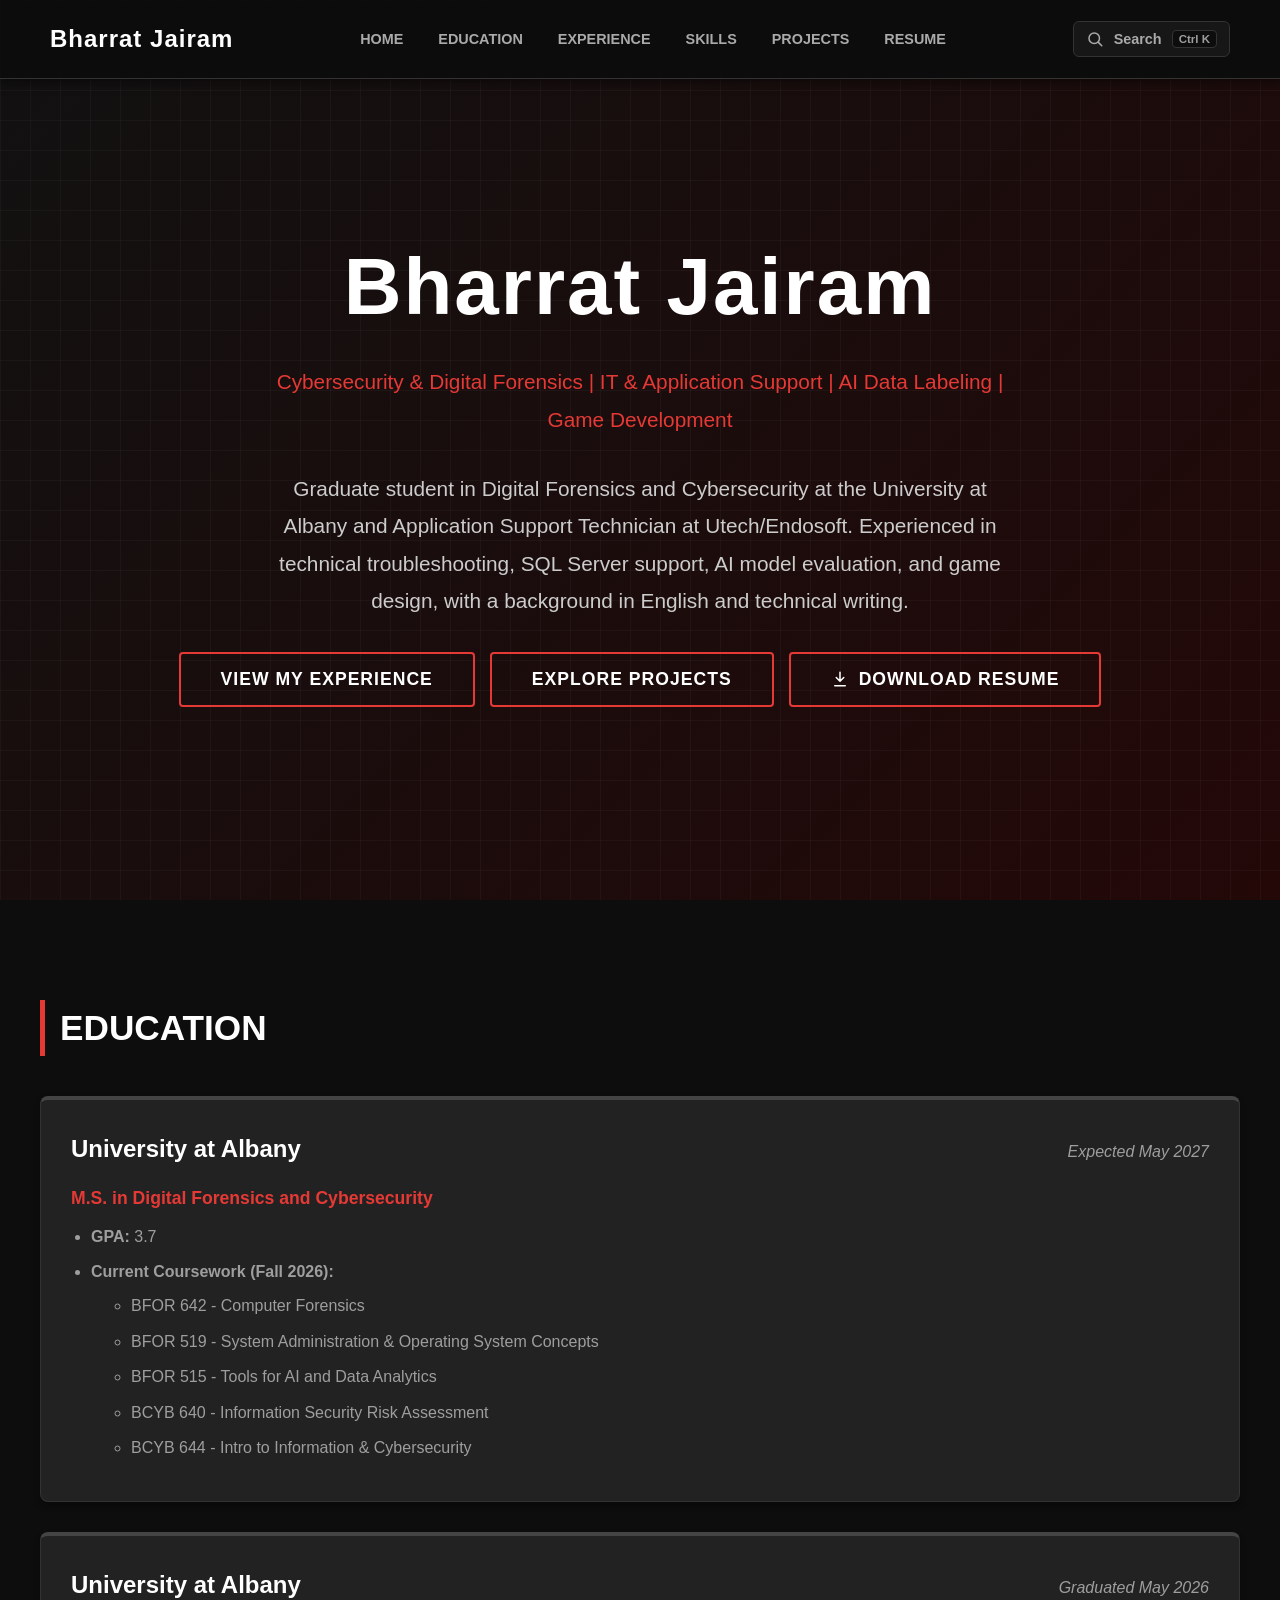
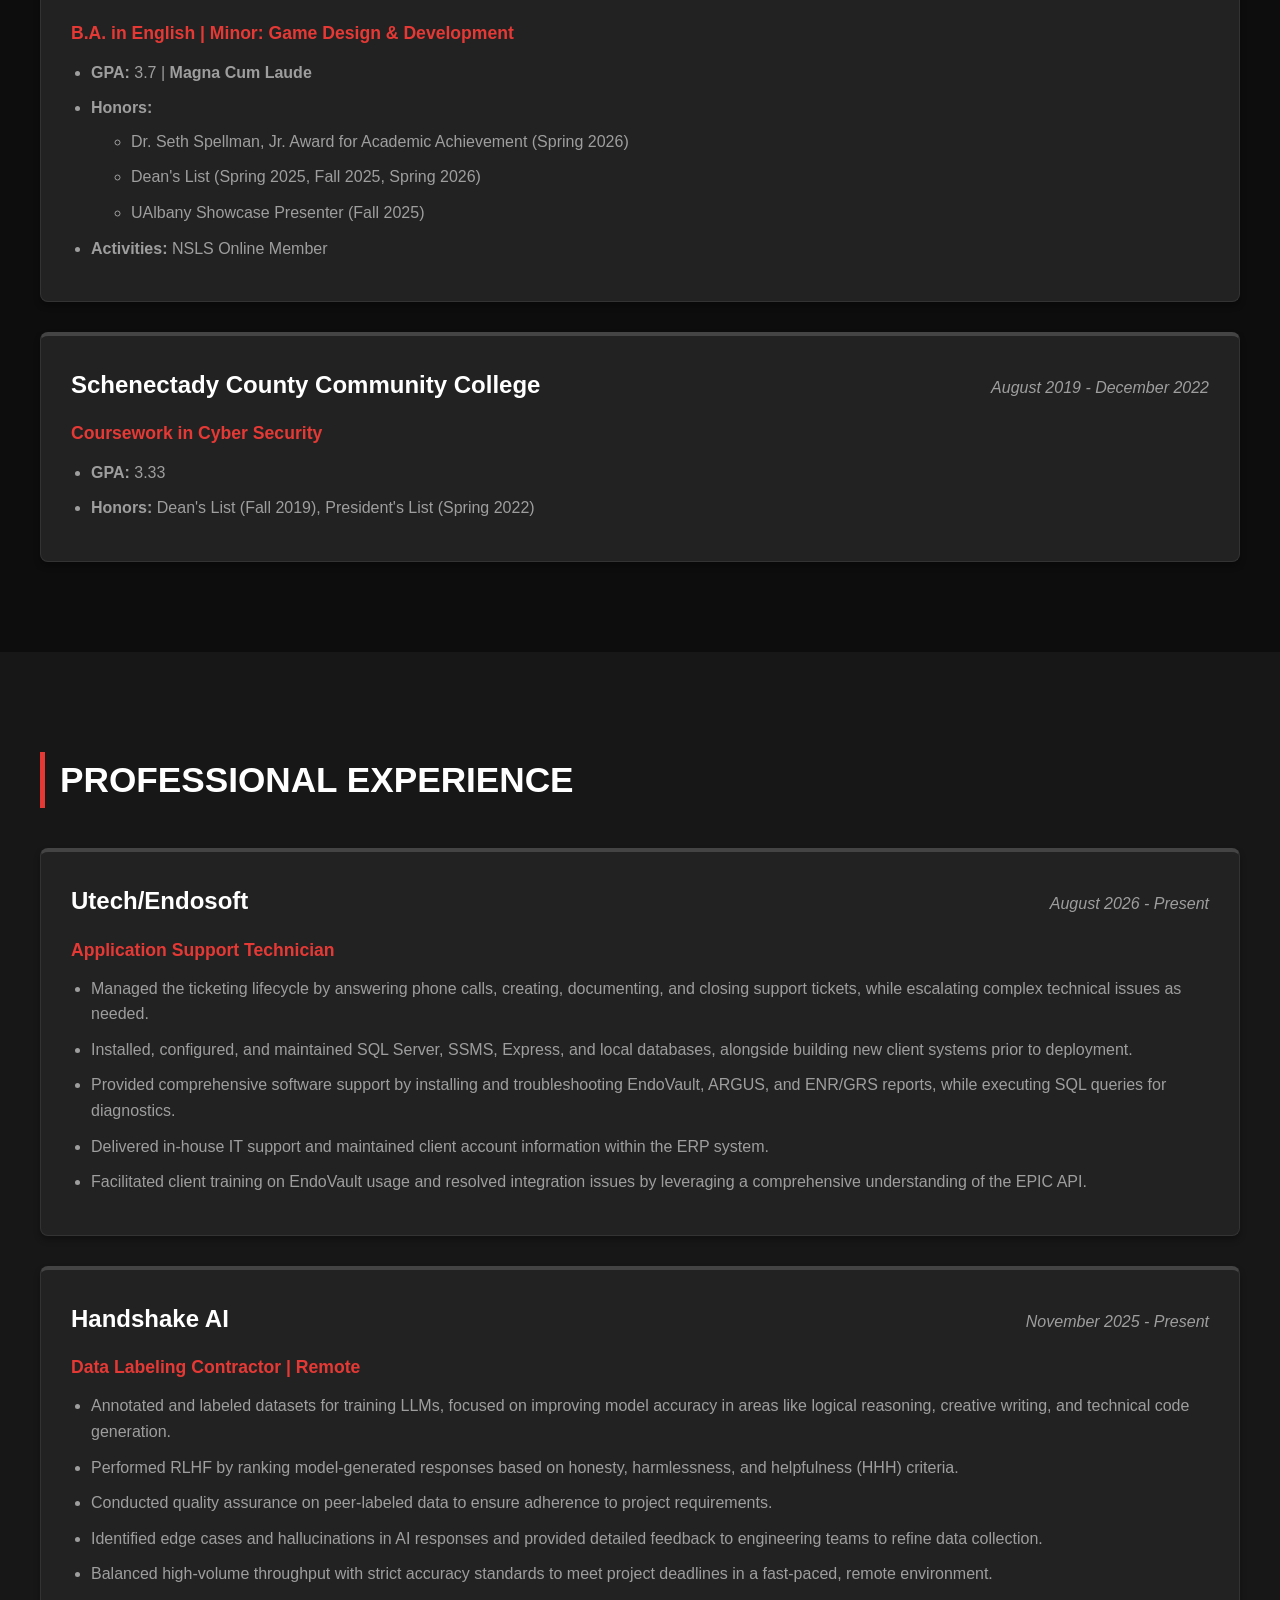
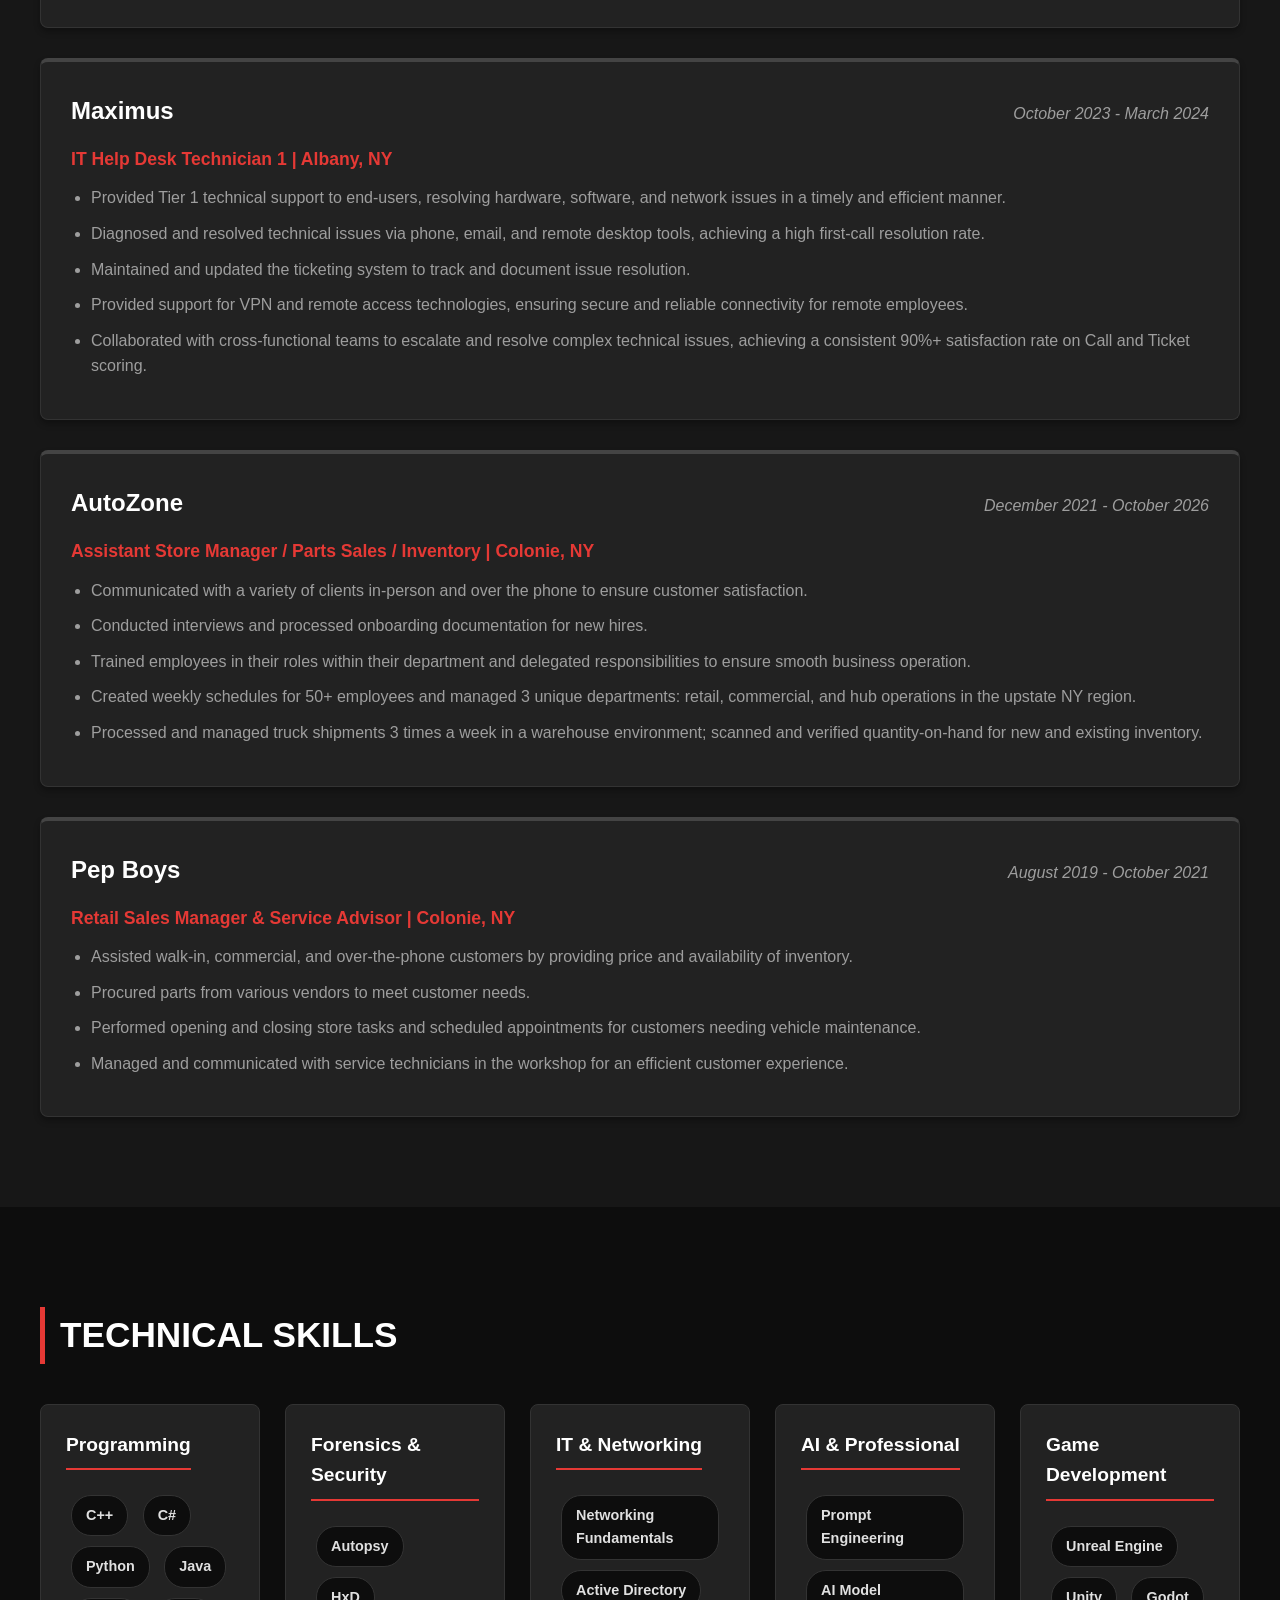
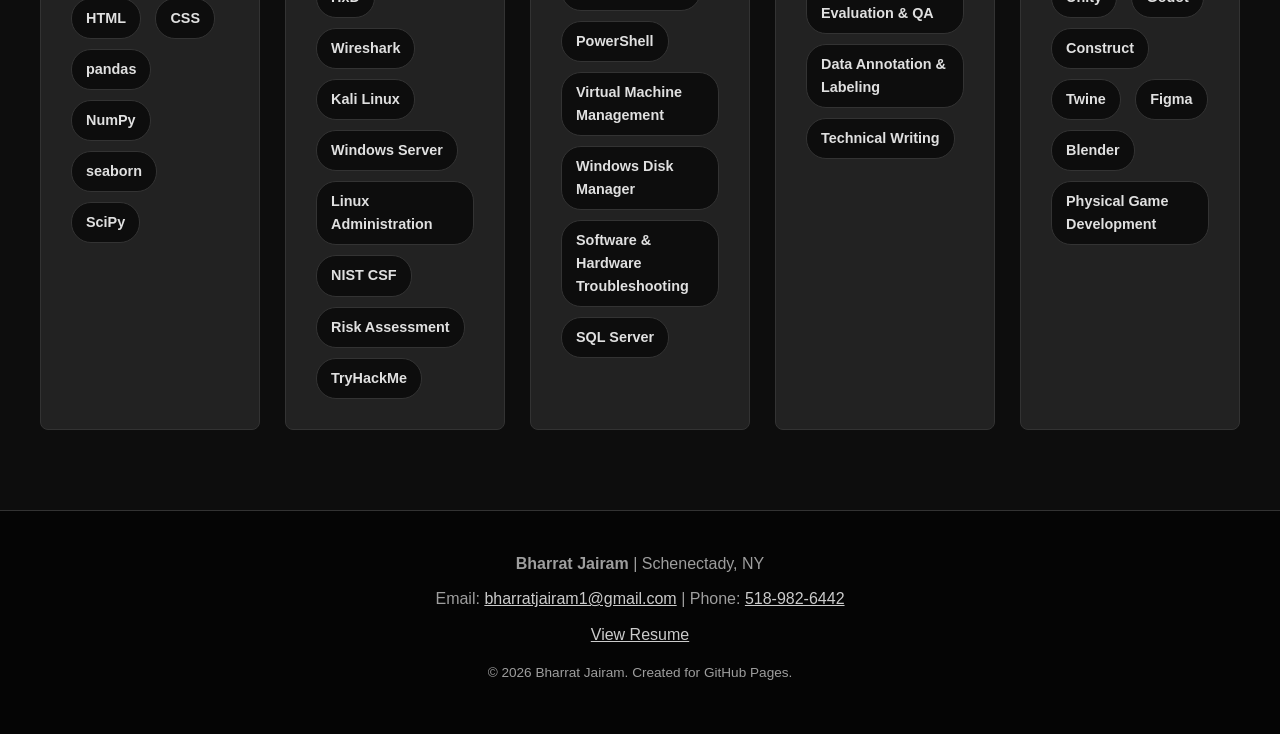
==== commit 5453806a: "Keep only View Resume link in footer Co-Authored-By: Claude Opus 5.5 <noreply@anthropic.com> Claude-" ====
--- a/index.html
+++ b/index.html
@@ -256,7 +256,7 @@
     <footer>
         <p><strong>Bharrat Jairam</strong> | Schenectady, NY</p>
         <p>Email: <a href="mailto:bharratjairam1@gmail.com">bharratjairam1@gmail.com</a> | Phone: <a href="tel:+15189826442">518-982-6442</a></p>
-        <p><a href="resume.html">View Resume</a> | <a href="Bharrat_Jairam_Resume.pdf?v=20261028c" download="Bharrat_Jairam_Resume.pdf">Download PDF</a></p>
+        <p><a href="resume.html">View Resume</a></p>
         <p style="margin-top: 15px; font-size: 0.85rem;">&copy; 2026 Bharrat Jairam. Created for GitHub Pages.</p>
     </footer>
 
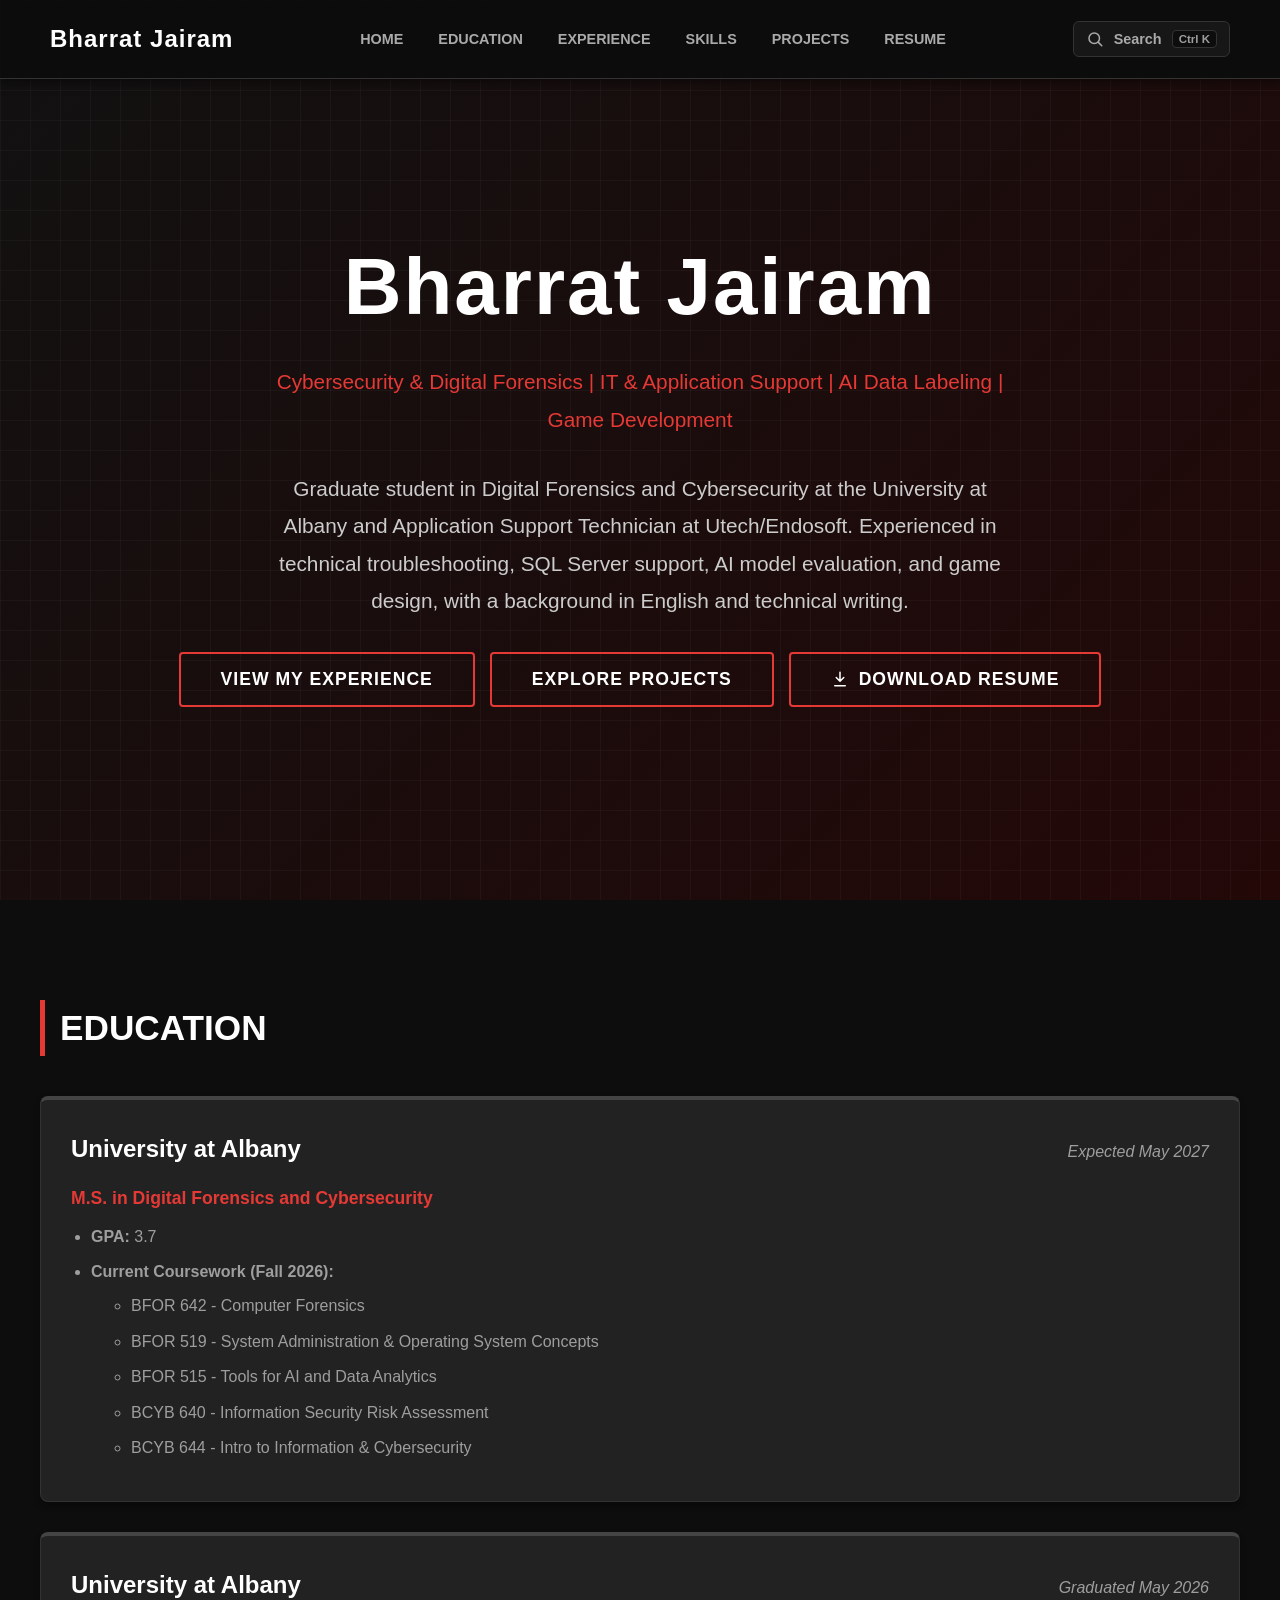
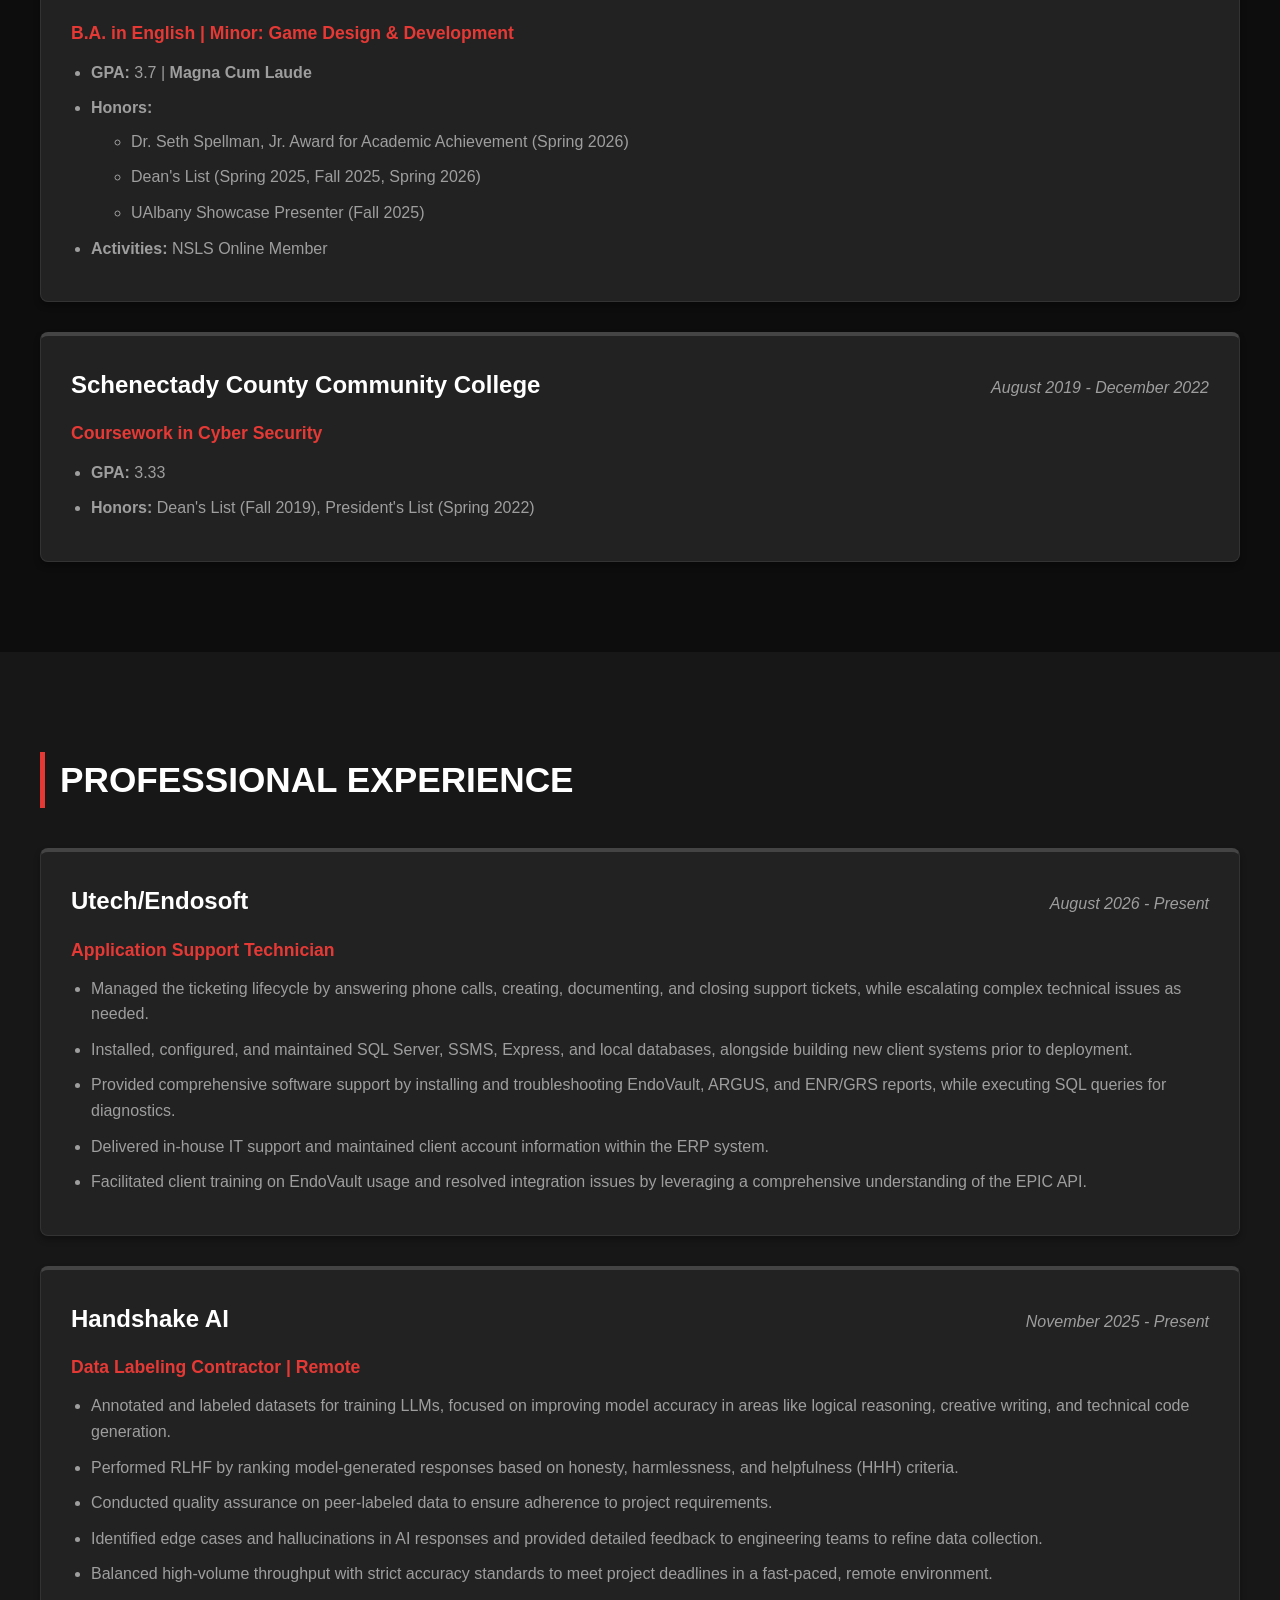
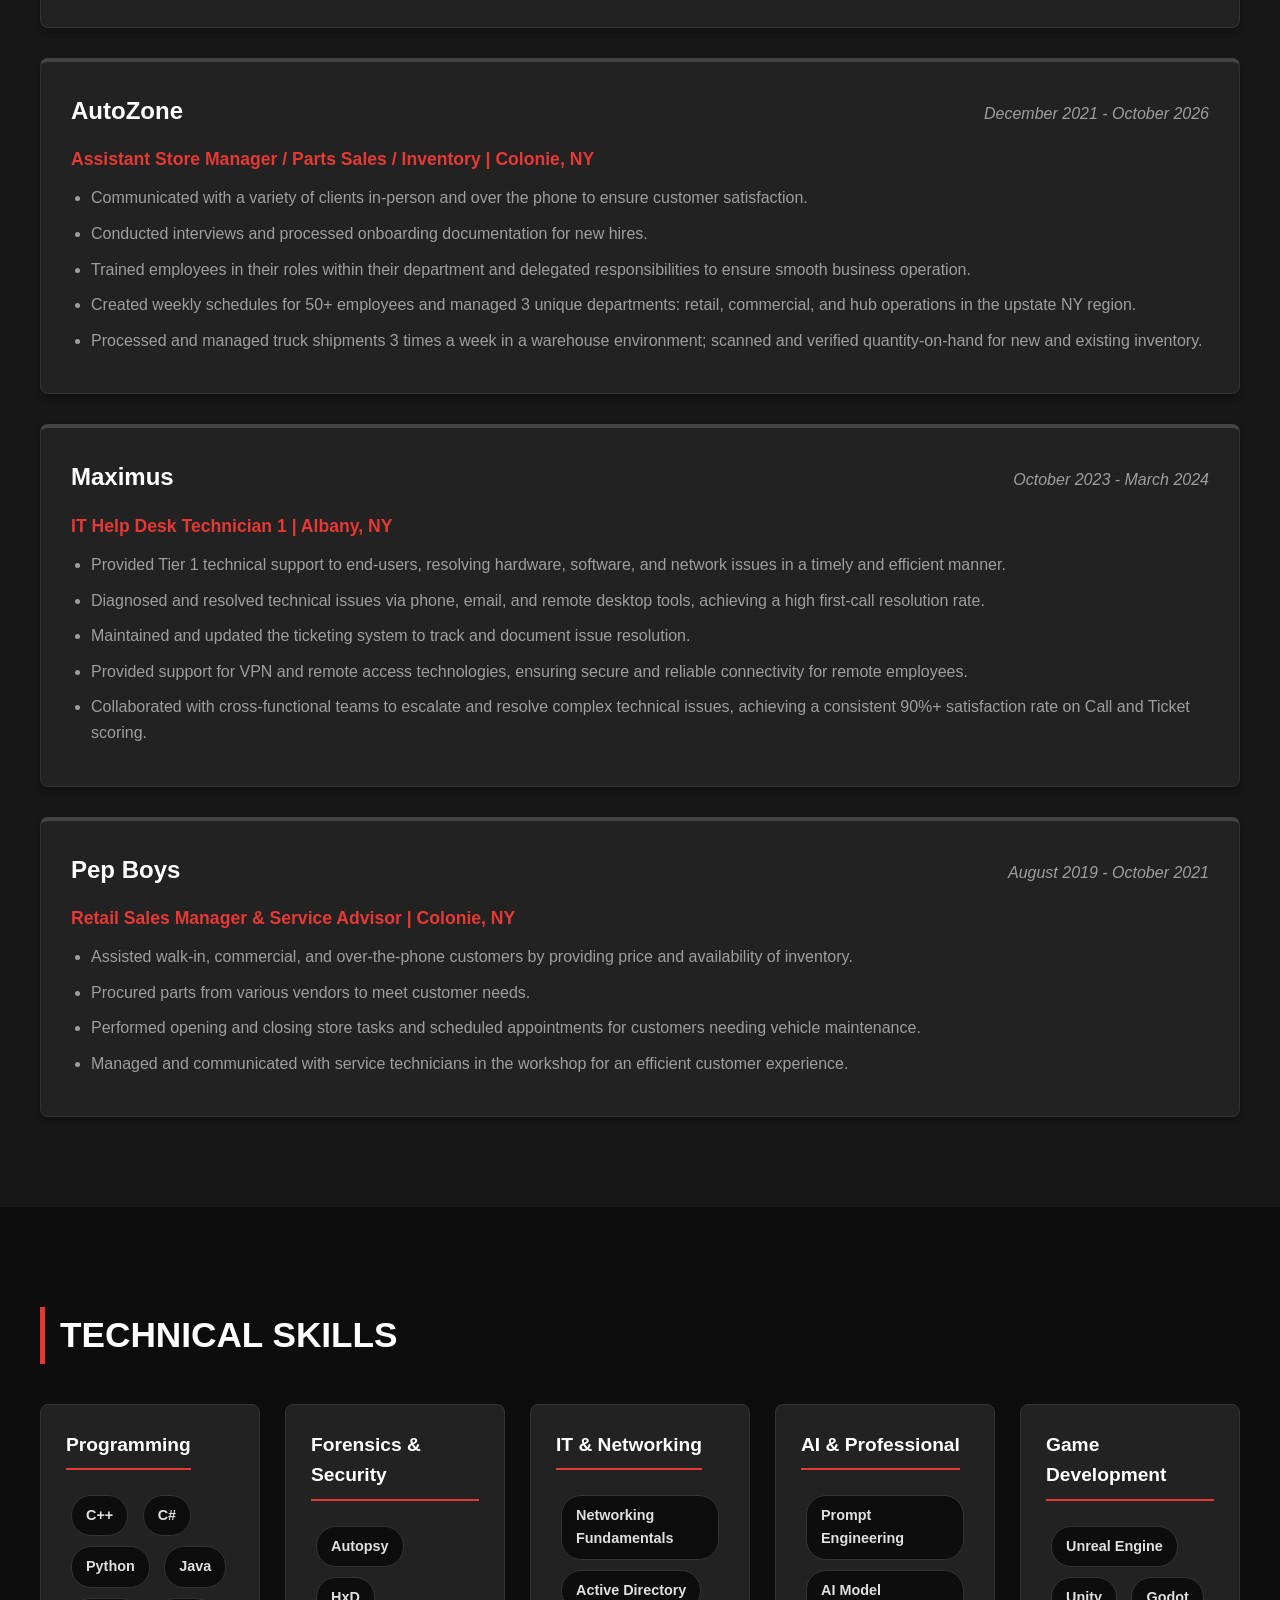
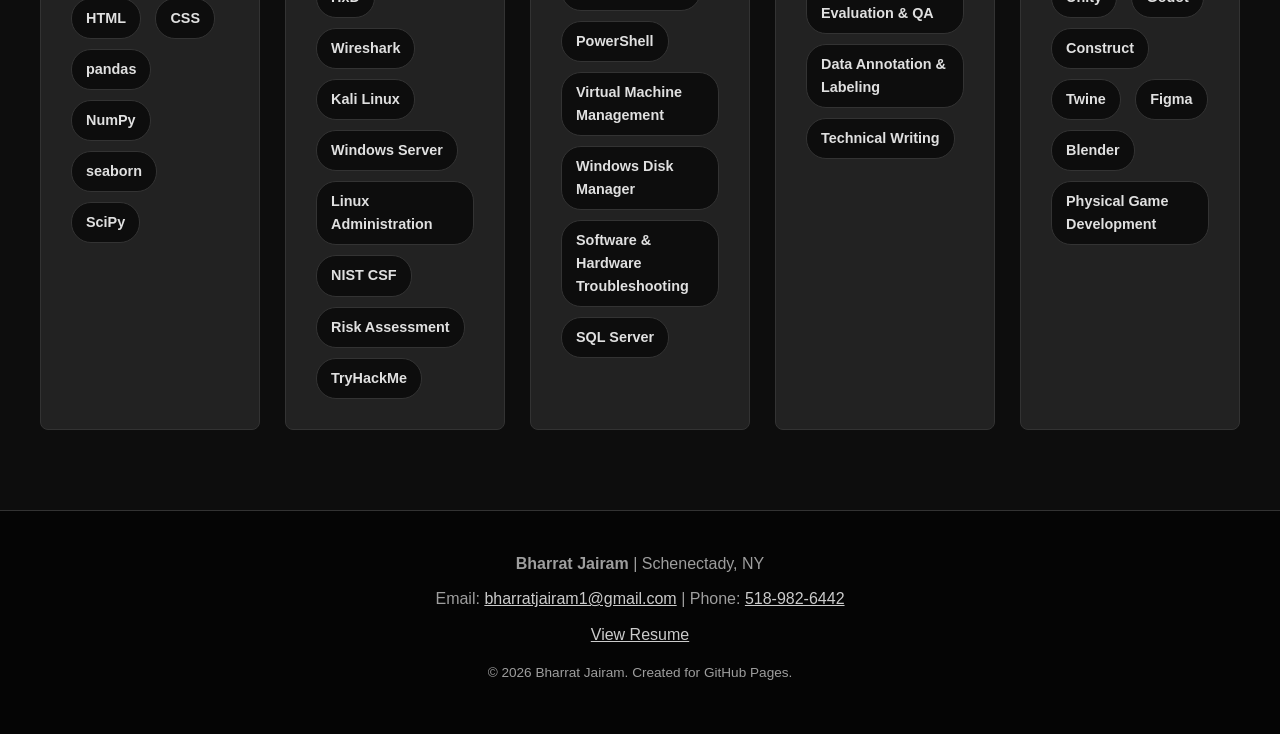
==== commit 23180e87: "List AutoZone before Maximus so experience is most recent first Co-Authored-By: Claude Opus 5.5 <nor" ====
--- a/index.html
+++ b/index.html
@@ -133,6 +133,21 @@
 
             <div class="timeline-item">
                 <div class="item-header">
+                    <div class="item-title">AutoZone</div>
+                    <div class="item-date">December 2021 - October 2026</div>
+                </div>
+                <div class="item-subtitle">Assistant Store Manager / Parts Sales / Inventory | Colonie, NY</div>
+                <ul>
+                    <li>Communicated with a variety of clients in-person and over the phone to ensure customer satisfaction.</li>
+                    <li>Conducted interviews and processed onboarding documentation for new hires.</li>
+                    <li>Trained employees in their roles within their department and delegated responsibilities to ensure smooth business operation.</li>
+                    <li>Created weekly schedules for 50+ employees and managed 3 unique departments: retail, commercial, and hub operations in the upstate NY region.</li>
+                    <li>Processed and managed truck shipments 3 times a week in a warehouse environment; scanned and verified quantity-on-hand for new and existing inventory.</li>
+                </ul>
+            </div>
+
+            <div class="timeline-item">
+                <div class="item-header">
                     <div class="item-title">Maximus</div>
                     <div class="item-date">October 2023 - March 2024</div>
                 </div>
@@ -143,21 +158,6 @@
                     <li>Maintained and updated the ticketing system to track and document issue resolution.</li>
                     <li>Provided support for VPN and remote access technologies, ensuring secure and reliable connectivity for remote employees.</li>
                     <li>Collaborated with cross-functional teams to escalate and resolve complex technical issues, achieving a consistent 90%+ satisfaction rate on Call and Ticket scoring.</li>
-                </ul>
-            </div>
-
-            <div class="timeline-item">
-                <div class="item-header">
-                    <div class="item-title">AutoZone</div>
-                    <div class="item-date">December 2021 - October 2026</div>
-                </div>
-                <div class="item-subtitle">Assistant Store Manager / Parts Sales / Inventory | Colonie, NY</div>
-                <ul>
-                    <li>Communicated with a variety of clients in-person and over the phone to ensure customer satisfaction.</li>
-                    <li>Conducted interviews and processed onboarding documentation for new hires.</li>
-                    <li>Trained employees in their roles within their department and delegated responsibilities to ensure smooth business operation.</li>
-                    <li>Created weekly schedules for 50+ employees and managed 3 unique departments: retail, commercial, and hub operations in the upstate NY region.</li>
-                    <li>Processed and managed truck shipments 3 times a week in a warehouse environment; scanned and verified quantity-on-hand for new and existing inventory.</li>
                 </ul>
             </div>
 
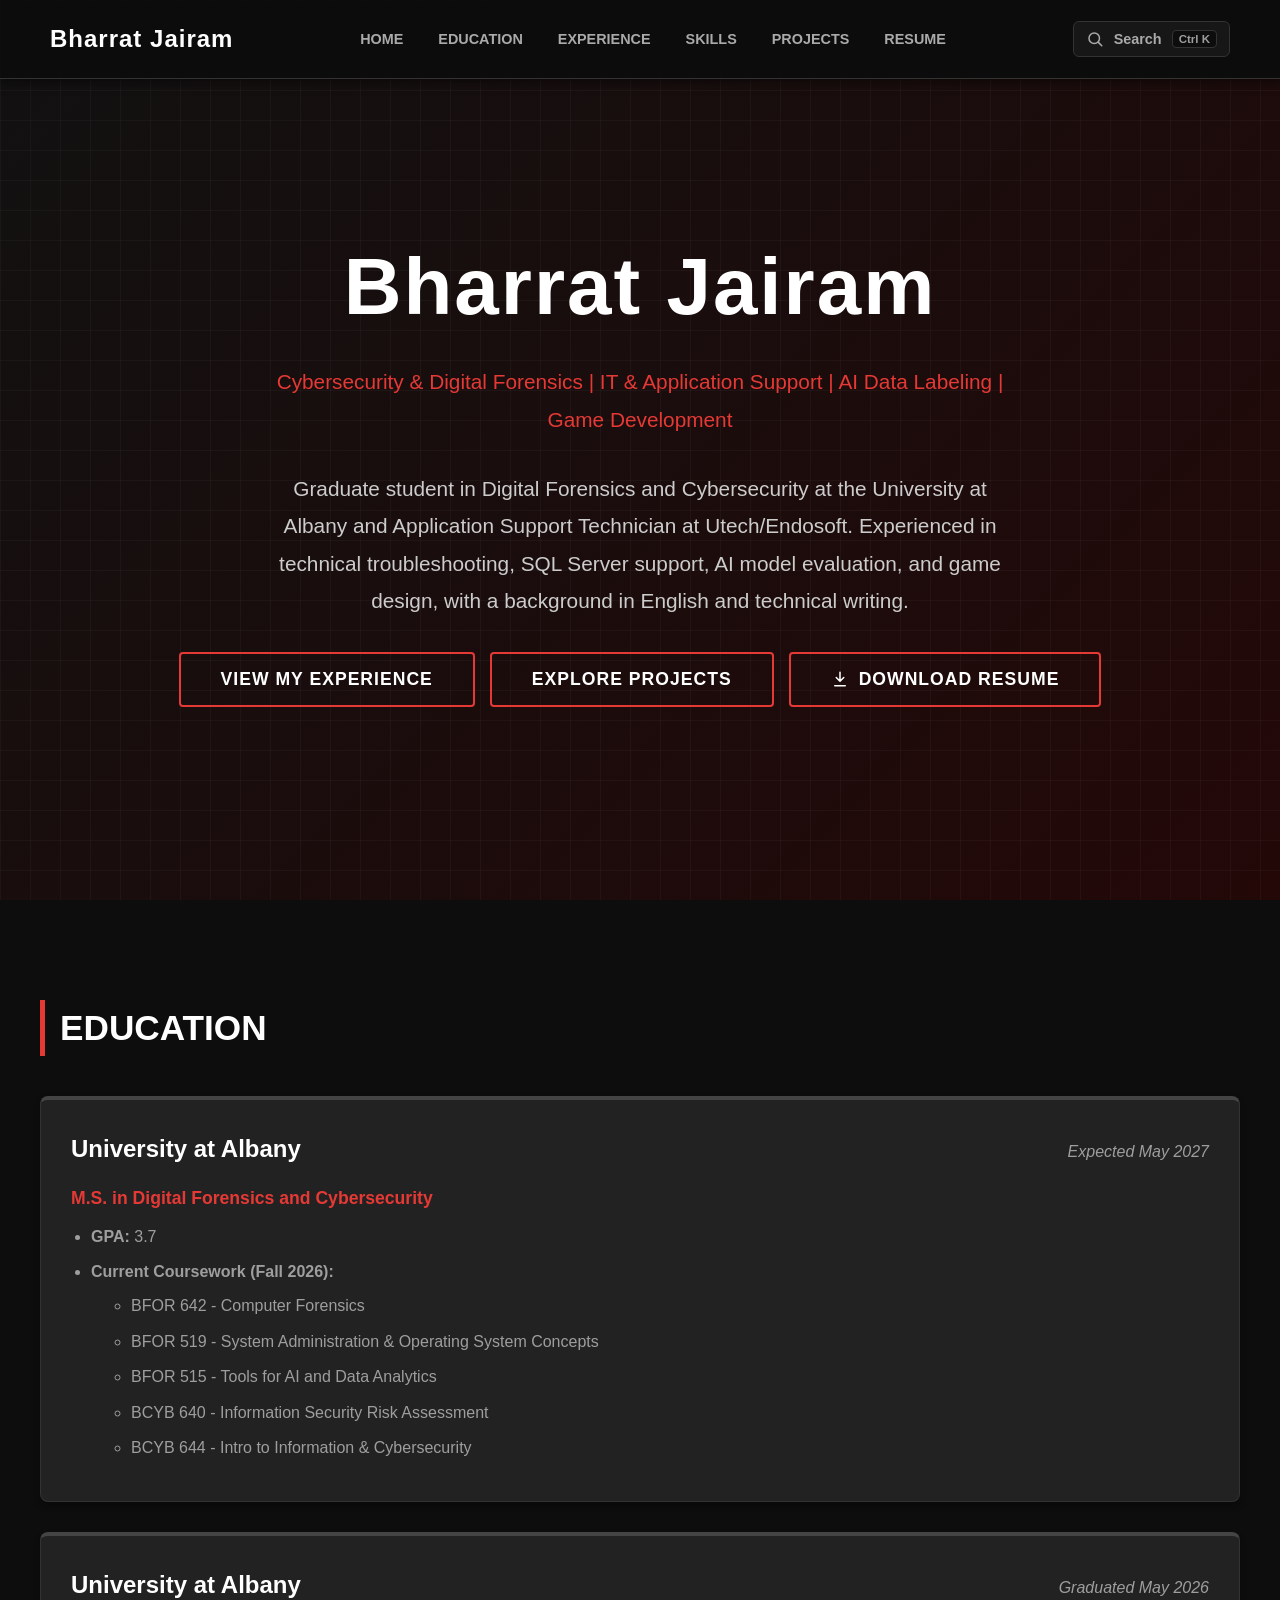
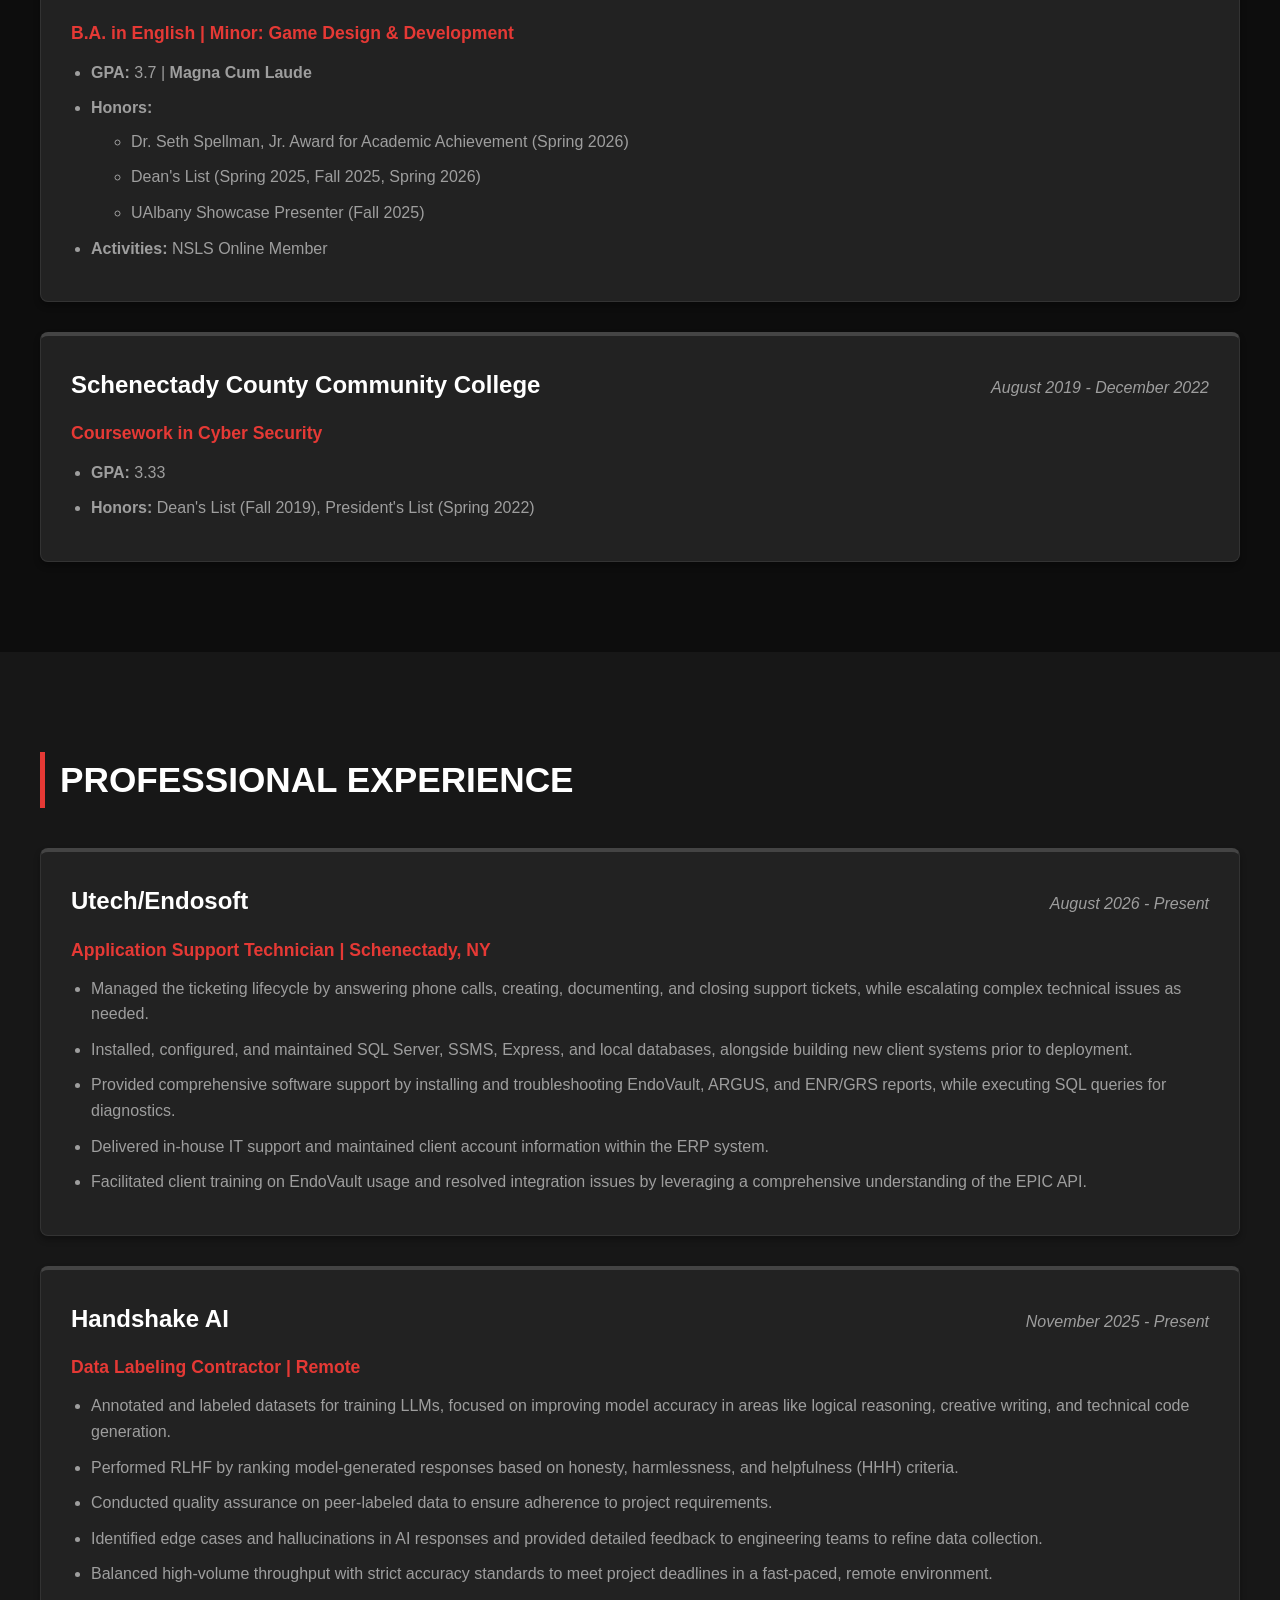
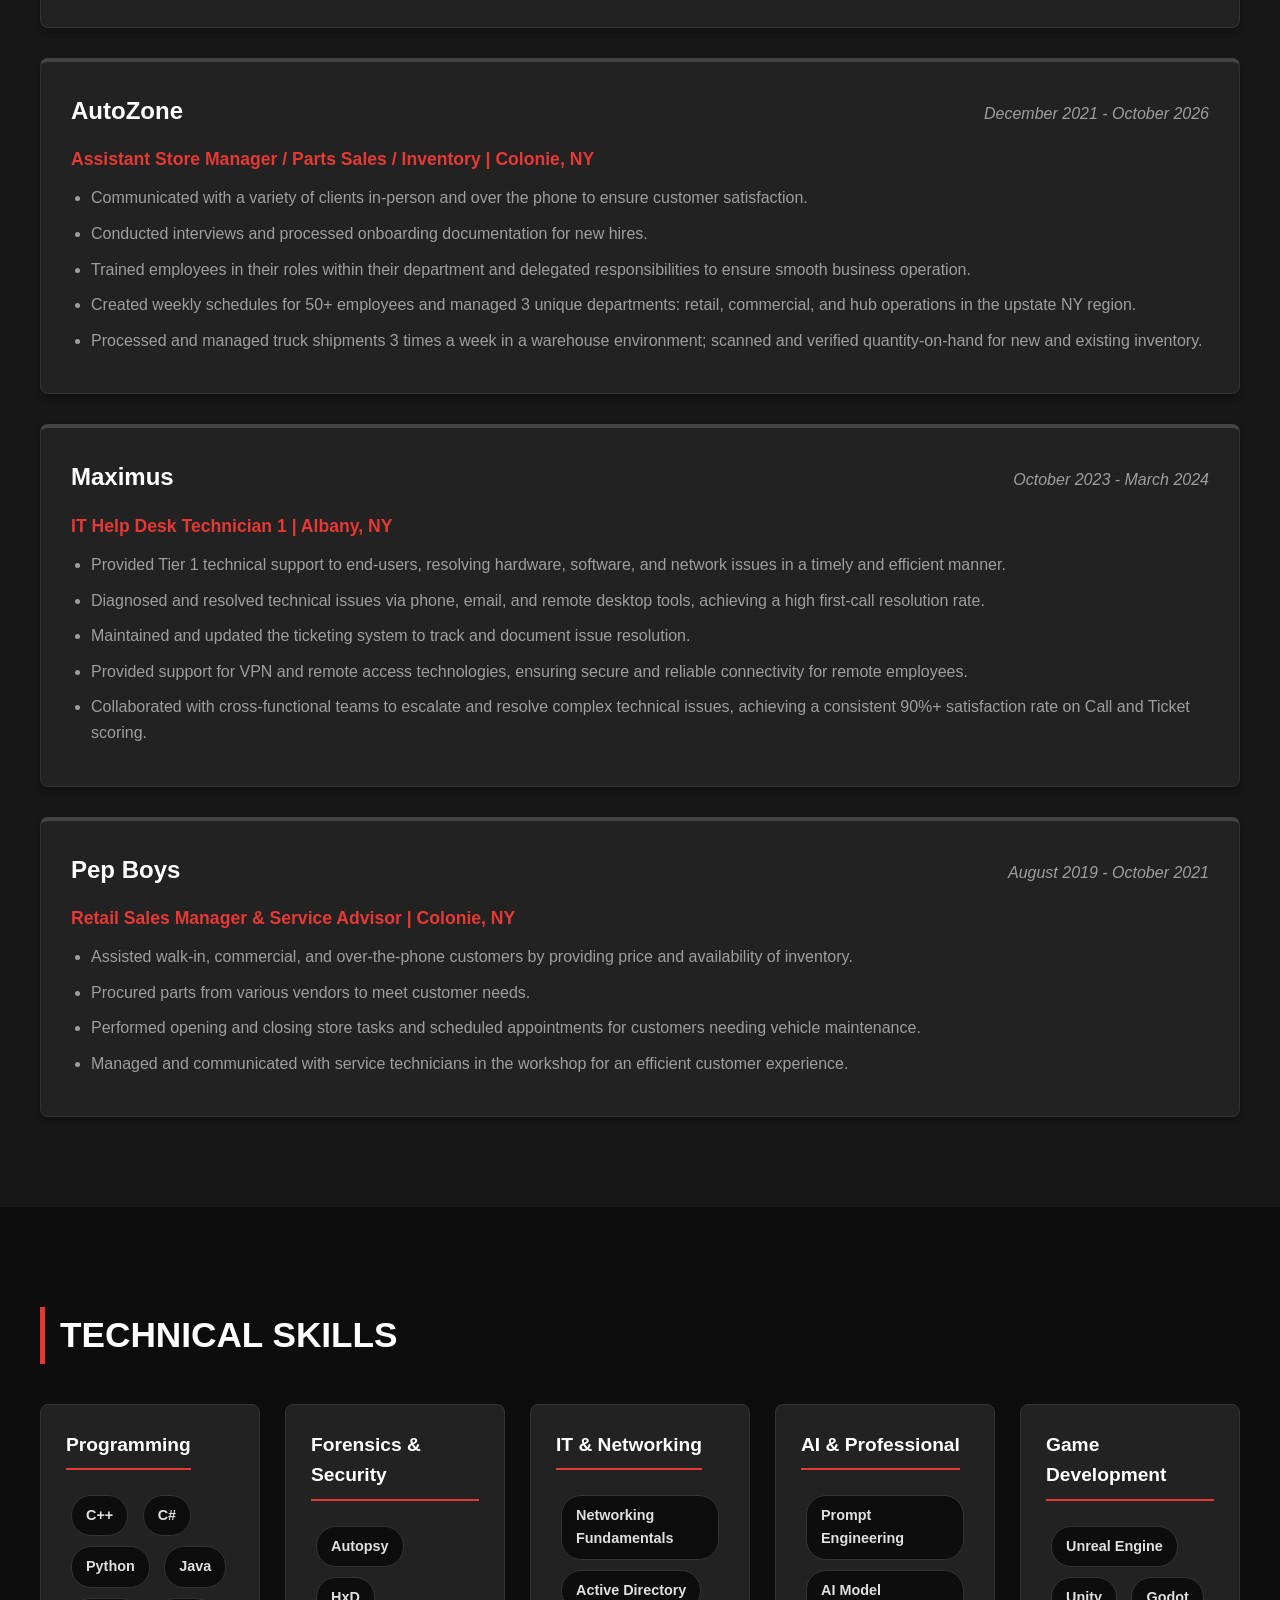
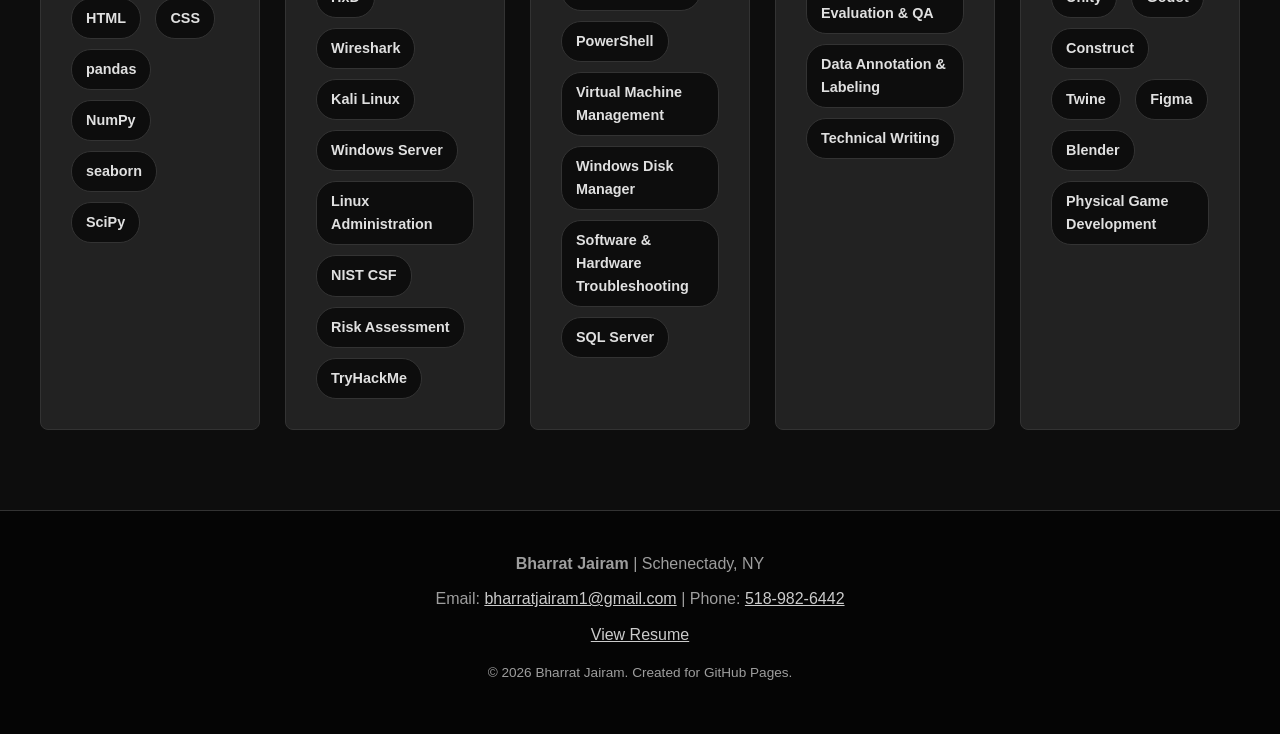
==== commit fb940f63: "Add Schenectady, NY location to Utech/Endosoft role Co-Authored-By: Claude Opus 5.5 <noreply@anthrop" ====
--- a/index.html
+++ b/index.html
@@ -106,7 +106,7 @@
                     <div class="item-title">Utech/Endosoft</div>
                     <div class="item-date">August 2026 - Present</div>
                 </div>
-                <div class="item-subtitle">Application Support Technician</div>
+                <div class="item-subtitle">Application Support Technician | Schenectady, NY</div>
                 <ul>
                     <li>Managed the ticketing lifecycle by answering phone calls, creating, documenting, and closing support tickets, while escalating complex technical issues as needed.</li>
                     <li>Installed, configured, and maintained SQL Server, SSMS, Express, and local databases, alongside building new client systems prior to deployment.</li>
